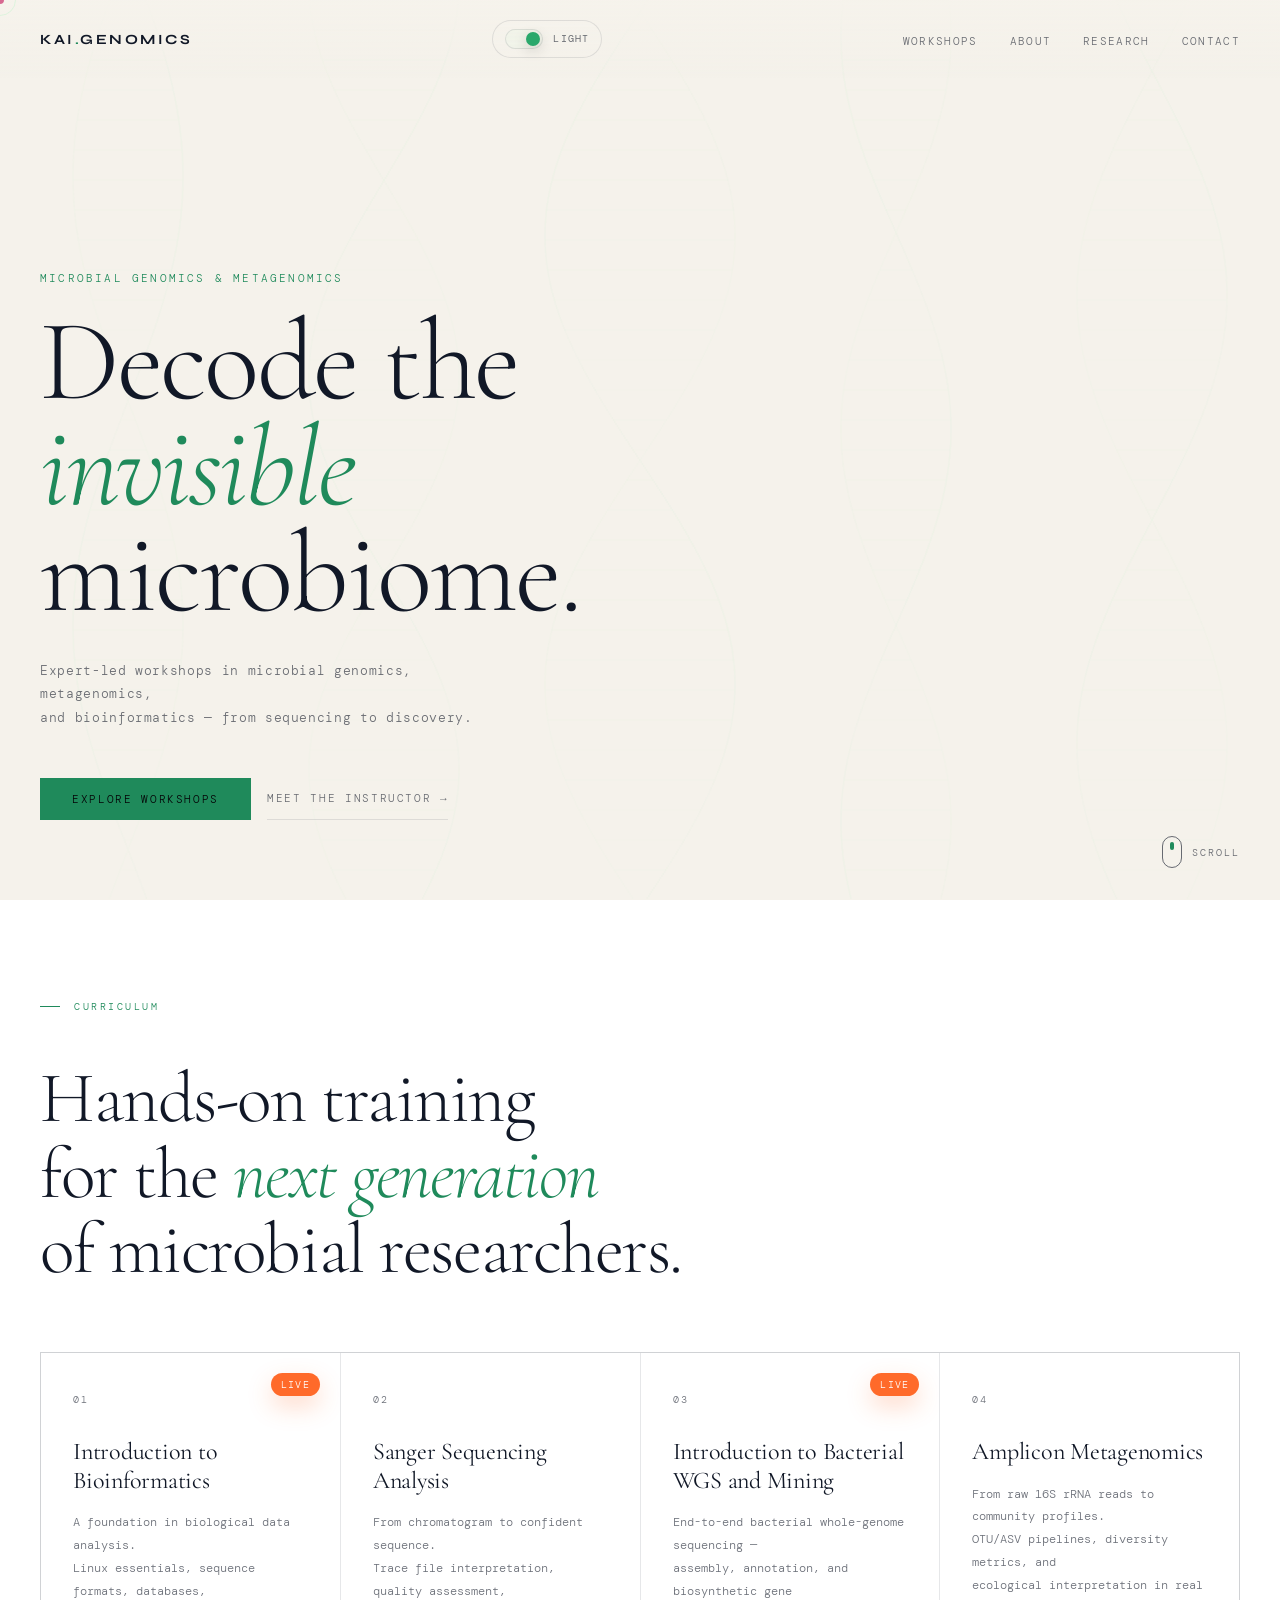
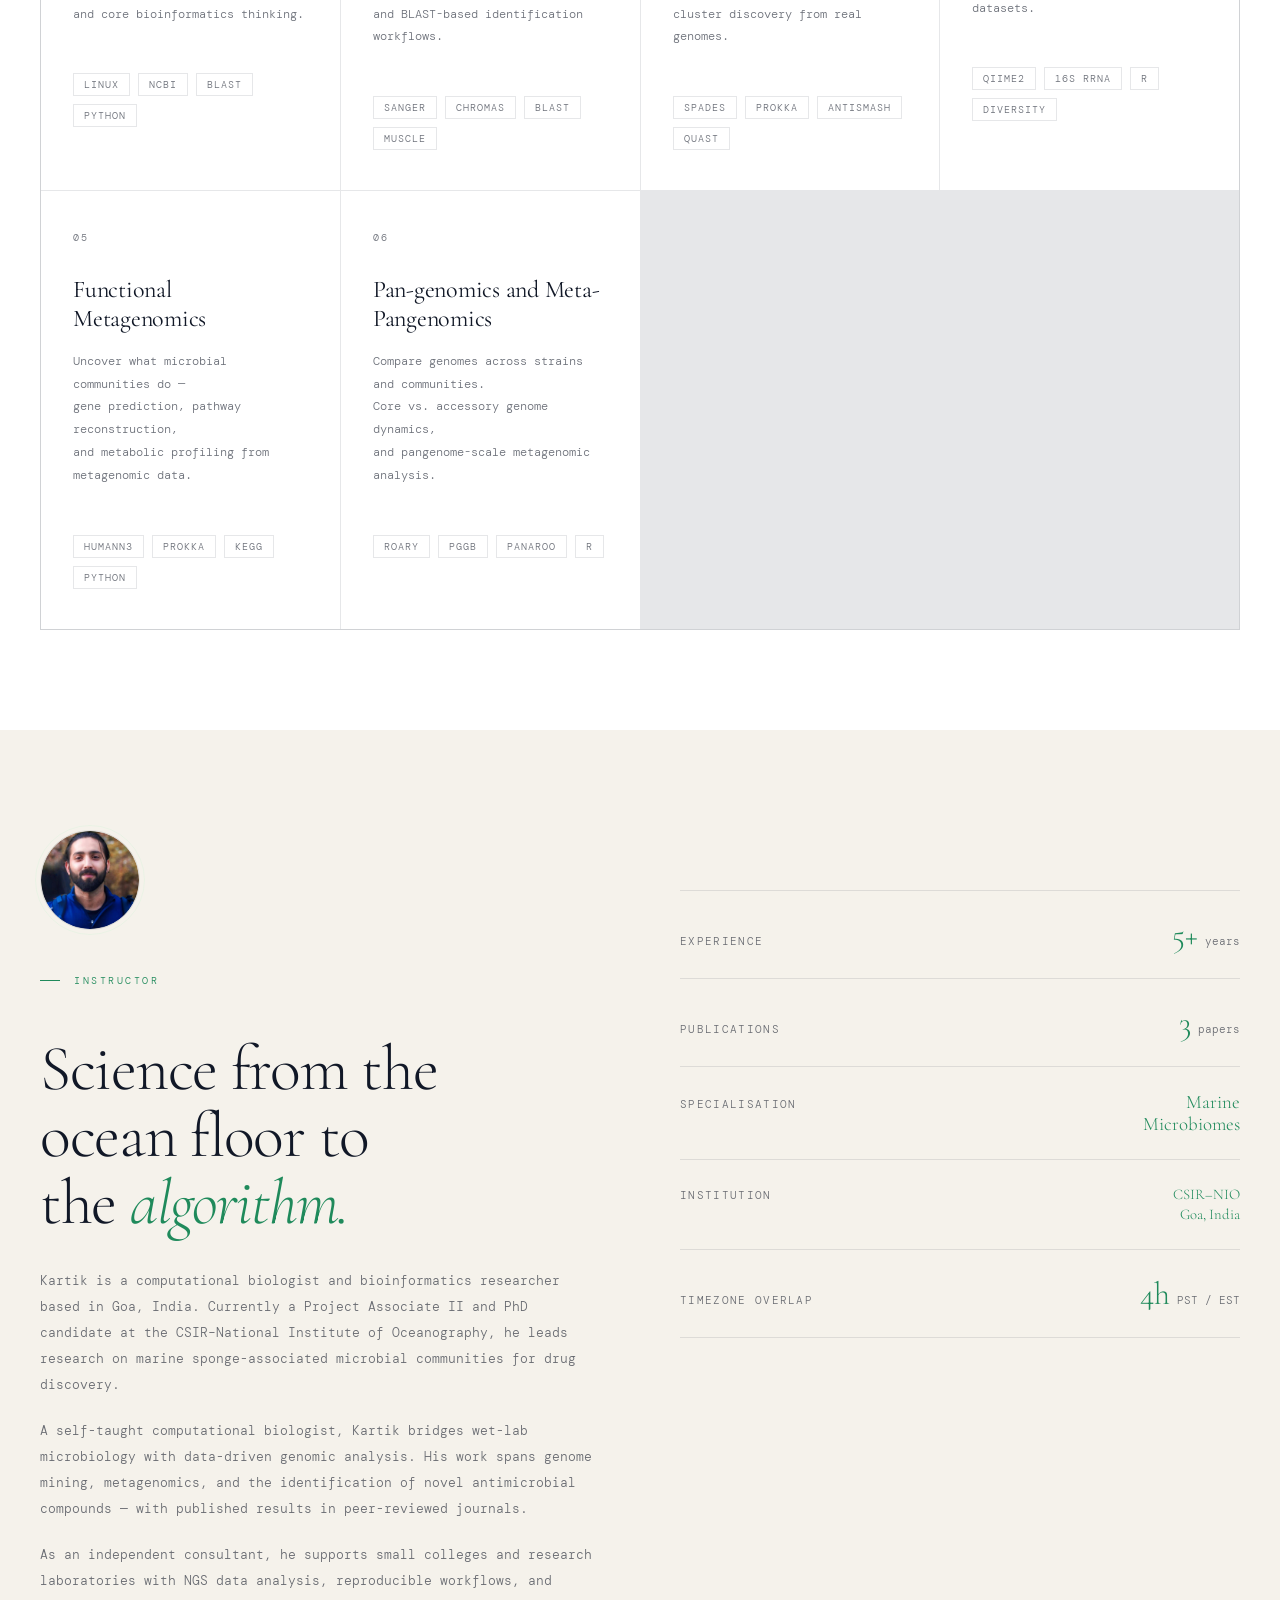
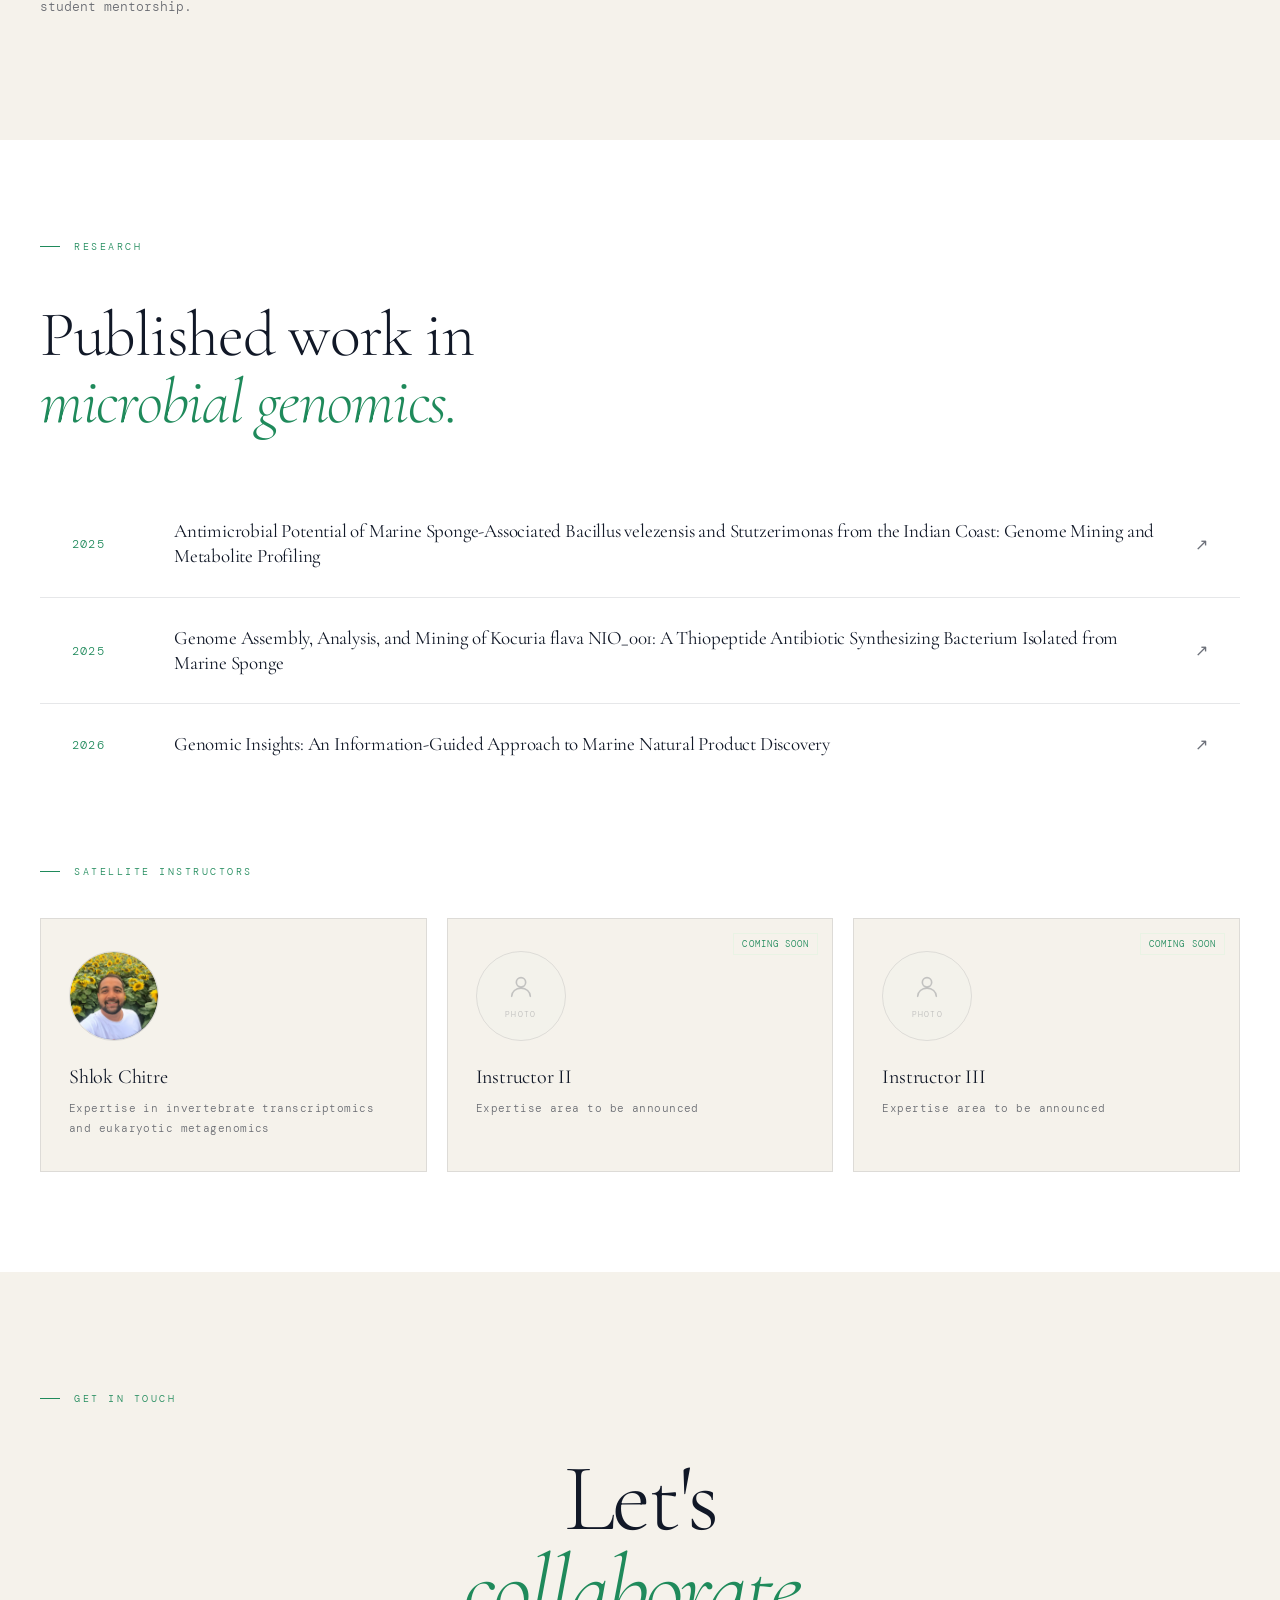
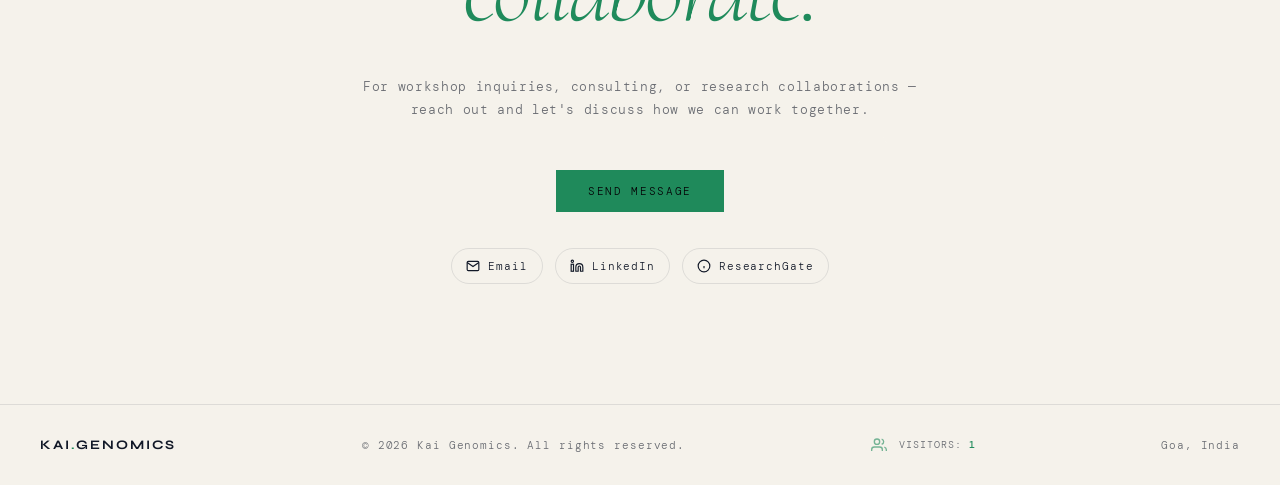
==== index.html @ 656cadfe "Update index.html" ====
<!DOCTYPE html>
<html lang="en">
<head>
 <!-- Google tag (gtag.js) -->
<script async src="https://www.googletagmanager.com/gtag/js?id=G-RSLMRHVZN1"></script>
<script>
  window.dataLayer = window.dataLayer || [];
  function gtag(){dataLayer.push(arguments);}
  gtag('js', new Date());

  gtag('config', 'G-RSLMRHVZN1');
</script>
<meta charset="UTF-8" />
<meta name="viewport" content="width=device-width, initial-scale=1.0" />
<title>Kai Genomics</title>
<link rel="preconnect" href="https://fonts.googleapis.com" />
<link rel="preconnect" href="https://fonts.gstatic.com" crossorigin />
<link href="https://fonts.googleapis.com/css2?family=Cormorant+Garamond:ital,wght@0,300;0,400;0,600;1,300;1,400&family=DM+Mono:wght@300;400;500&family=Syne:wght@300;400;600;700;800&display=swap" rel="stylesheet" />
<style>
  *, *::before, *::after { box-sizing: border-box; margin: 0; padding: 0; }
  :root {
    --bg: #050507; --surface: #0c0c10;
    --border: rgba(255,255,255,0.07);
    --text: #f0ede8; --muted: rgba(240,237,232,0.4);
    --accent: #b8f5c8; --accent2: #7de8b0;
    --hover: #111116; --nav-fade: rgba(5,5,7,.92);
    --mono: 'DM Mono', monospace;
    --display: 'Cormorant Garamond', serif;
    --sans: 'Syne', sans-serif;
  }
  html { scroll-behavior: smooth; color-scheme: dark; }
  html.theme-light {
    color-scheme: light;
    --bg: #f5f2eb; --surface: #ffffff;
    --border: rgba(15,23,42,0.10);
    --text: #111827; --muted: rgba(17,24,39,0.62);
    --accent: #1f8a5b; --accent2: #2aa86b;
    --hover: #f0ebe2; --nav-fade: rgba(245,242,235,.92);
  }
  body { background: var(--bg); color: var(--text); font-family: var(--sans); font-weight: 300; overflow-x: hidden; cursor: none; transition: background-color .35s ease, color .35s ease; }

  .cursor, .cursor-ring { display: none; }
  @media (pointer: fine) {
    .cursor { width:8px;height:8px;background:var(--accent);border-radius:50%;position:fixed;top:0;left:0;pointer-events:none;z-index:9999;transform:translate(-50%,-50%);transition:width .2s,height .2s;mix-blend-mode:difference;display:block; }
    .cursor-ring { width:32px;height:32px;border:1px solid rgba(184,245,200,.4);border-radius:50%;position:fixed;top:0;left:0;pointer-events:none;z-index:9998;transform:translate(-50%,-50%);transition:transform .35s cubic-bezier(.23,1,.32,1),width .3s,height .3s;display:block; }
    body { cursor: none; }
  }

  nav { position:fixed;top:0;left:0;right:0;z-index:200;display:flex;justify-content:space-between;align-items:center;padding:20px 40px; transition:background-color .35s ease,color .35s ease,border-color .35s ease; }
  nav::before { content:'';position:absolute;inset:0;background:linear-gradient(to bottom,var(--nav-fade) 0%,transparent 100%);pointer-events:none; }
  .nav-logo { font-family:var(--sans);font-weight:700;font-size:14px;letter-spacing:.18em;text-transform:uppercase;color:var(--text);text-decoration:none;position:relative;z-index:1;cursor:pointer; }
  .theme-toggle { position:relative;z-index:1;display:inline-flex;align-items:center;gap:10px;background:rgba(255,255,255,.02);border:1px solid var(--border);border-radius:999px;padding:8px 12px;color:var(--muted);font-family:var(--mono);font-size:10px;letter-spacing:.12em;text-transform:uppercase;cursor:pointer;transition:background-color .35s ease,color .35s ease,border-color .35s ease,transform .2s ease; }
  .theme-toggle:hover { color:var(--text);border-color:rgba(184,245,200,.25);transform:translateY(-1px); }
  .theme-toggle-track { width:38px;height:20px;border-radius:999px;background:rgba(184,245,200,.08);border:1px solid var(--border);position:relative;display:block;flex:none; }
  .theme-toggle-thumb { position:absolute;top:2px;left:2px;width:14px;height:14px;border-radius:50%;background:var(--accent);box-shadow:0 4px 14px rgba(0,0,0,.18);transition:transform .3s ease,background .3s ease; }
  html.theme-light .theme-toggle-thumb { transform:translateX(18px); background:var(--accent2); }
  .theme-toggle-label { line-height:1; }
  .nav-logo span { color:var(--accent); }
  .nav-links { display:flex;gap:32px;list-style:none;position:relative;z-index:1; }
  .nav-links a { font-family:var(--mono);font-size:11px;letter-spacing:.12em;text-transform:uppercase;color:var(--muted);text-decoration:none;transition:color .3s;cursor:pointer; }
  .nav-links a:hover { color:var(--text); }
  .nav-back { display:none;font-family:var(--mono);font-size:11px;letter-spacing:.12em;text-transform:uppercase;color:var(--muted);background:none;border:none;cursor:pointer;position:relative;z-index:1;transition:color .3s;align-items:center;gap:8px; }
  .nav-back:hover { color:var(--accent); }

  #main-page { transition:opacity .5s ease,background-color .35s ease,color .35s ease; }
  #detail-page { display:none;opacity:0;transition:opacity .5s ease,transform .5s ease,background-color .35s ease,color .35s ease;min-height:100vh; }
  body.detail-open #main-page { display:none; }
  body.detail-open #detail-page { display:block; }
  body.detail-open .nav-main-links { display:none; }
  body.detail-open .nav-back { display:flex; }

  /* HERO — canvas sized to 100%×100% of the positioned parent */
  #hero { min-height:100vh;display:flex;flex-direction:column;justify-content:flex-end;padding:0 40px 80px;position:relative;overflow:hidden; }
  .dna-canvas { position:absolute;top:0;left:0;width:100%;height:100%;z-index:0; }

  .hero-eyebrow { font-family:var(--mono);font-size:11px;letter-spacing:.2em;text-transform:uppercase;color:var(--accent);margin-bottom:24px;opacity:0;animation:fadeUp 1s .3s forwards;position:relative;z-index:1; }
  .hero-title { font-family:var(--display);font-size:clamp(44px,9vw,120px);font-weight:300;line-height:.92;letter-spacing:-.02em;max-width:900px;opacity:0;animation:fadeUp 1.1s .5s forwards;position:relative;z-index:1; }
  .hero-title em { font-style:italic;color:var(--accent); }
  .hero-sub { font-family:var(--mono);font-size:13px;color:var(--muted);letter-spacing:.05em;margin-top:32px;max-width:460px;line-height:1.8;opacity:0;animation:fadeUp 1.1s .8s forwards;position:relative;z-index:1; }
  .hero-cta { margin-top:48px;display:flex;flex-wrap:wrap;gap:16px;align-items:center;opacity:0;animation:fadeUp 1.1s 1s forwards;position:relative;z-index:1; }
  .hero-scroll-hint { position:absolute;bottom:32px;right:40px;font-family:var(--mono);font-size:10px;letter-spacing:.2em;text-transform:uppercase;color:var(--muted);display:flex;align-items:center;gap:10px;opacity:0;animation:fadeUp 1s 1.4s forwards;z-index:1; }
  .scroll-icon { width:20px;height:32px;border:1px solid var(--muted);border-radius:999px;position:relative;display:inline-flex;align-items:flex-start;justify-content:center;padding-top:5px;overflow:hidden; }
  .scroll-icon::after { content:'';width:4px;height:8px;border-radius:999px;background:var(--accent);animation:scrollMove 1.8s ease-in-out infinite; }

  .btn-primary { background:var(--accent);color:#050507;font-family:var(--mono);font-size:11px;letter-spacing:.15em;text-transform:uppercase;padding:14px 32px;border:none;cursor:pointer;text-decoration:none;transition:background .3s,transform .2s,color .35s ease;display:inline-block; }
  .btn-primary:hover { background:var(--accent2);transform:translateY(-2px); }
  .btn-ghost { font-family:var(--mono);font-size:11px;letter-spacing:.15em;text-transform:uppercase;color:var(--muted);text-decoration:none;padding:14px 0;border-bottom:1px solid var(--border);transition:color .3s,border-color .3s;display:inline-block;cursor:pointer; }
  .btn-ghost:hover { color:var(--text);border-color:rgba(255,255,255,.3); }

  section { padding:100px 40px;position:relative; }
  .section-label { font-family:var(--mono);font-size:10px;letter-spacing:.25em;text-transform:uppercase;color:var(--accent);margin-bottom:48px;display:flex;align-items:center;gap:14px; }
  .section-label::before { content:'';width:20px;height:1px;background:var(--accent); }

  #workshops { background:var(--surface); }
  .workshops-headline { font-family:var(--display);font-size:clamp(36px,6vw,72px);font-weight:300;line-height:1.05;letter-spacing:-.02em;max-width:700px;margin-bottom:64px; }
  .workshops-headline em { font-style:italic;color:var(--accent); }
  .workshops-grid { display:grid;grid-template-columns:repeat(auto-fit,minmax(280px,1fr));gap:1px;background:var(--border);border:1px solid var(--border); }
  .workshop-card { background:var(--surface);padding:40px 32px;position:relative;transition:background .4s,color .35s ease,border-color .35s ease;overflow:hidden;cursor:pointer; }
  .workshop-card::before { content:'';position:absolute;bottom:0;left:0;width:0;height:1px;background:var(--accent);transition:width .5s cubic-bezier(.23,1,.32,1); }
  .workshop-card::after { content:'Open →';font-family:var(--mono);font-size:10px;letter-spacing:.15em;text-transform:uppercase;color:var(--accent);position:absolute;bottom:40px;right:32px;opacity:0;transition:opacity .3s; }
  .workshop-badge { position:absolute;top:20px;right:20px;display:inline-flex;align-items:center;border-radius:999px;background:#ff6a2a;color:#fff;font-family:var(--mono);font-size:10px;letter-spacing:.12em;text-transform:uppercase;padding:5px 10px;box-shadow:0 10px 24px rgba(255,106,42,.25);z-index:2; }
  .workshop-card:hover { background:var(--hover); }
  .workshop-card:hover::before { width:100%; }
  .workshop-card:hover::after { opacity:1; }
  .card-number { font-family:var(--mono);font-size:10px;letter-spacing:.2em;color:var(--muted);margin-bottom:32px; }
  .card-title { font-family:var(--display);font-size:24px;font-weight:400;line-height:1.2;letter-spacing:-.01em;margin-bottom:16px; }
  .card-desc { font-family:var(--mono);font-size:12px;line-height:1.9;color:var(--muted);margin-bottom:48px; }
  .card-tags { display:flex;flex-wrap:wrap;gap:8px; }
  .tag { font-family:var(--mono);font-size:10px;letter-spacing:.1em;text-transform:uppercase;border:1px solid var(--border);padding:4px 10px;color:var(--muted);transition:border-color .3s,color .3s; }
  .workshop-card:hover .tag { border-color:rgba(184,245,200,.25);color:var(--accent); }

  #about { display:grid;grid-template-columns:1fr 1fr;gap:80px;align-items:start; }
  .instructor-photo-wrap { margin-bottom:40px;position:relative;display:inline-block; }
  .instructor-photo { width:100px;height:100px;border-radius:50%;object-fit:cover;display:block;border:1px solid var(--border);transition:border-color .35s ease; }
  .instructor-photo-wrap::after { content:'';position:absolute;inset:-5px;border-radius:50%;border:1px solid rgba(184,245,200,.18);pointer-events:none;transition:border-color .35s ease; }
  .instructor-photo-wrap:hover::after { border-color:rgba(184,245,200,.45); }
  .about-headline { font-family:var(--display);font-size:clamp(32px,5vw,64px);font-weight:300;line-height:1.05;letter-spacing:-.02em;margin-bottom:32px; }
  .about-headline em { font-style:italic;color:var(--accent); }
  .about-bio { font-family:var(--mono);font-size:13px;line-height:2;color:var(--muted);margin-bottom:20px; }
  .about-right { padding-top:60px; }
  .stat-row { border-top:1px solid var(--border);padding:24px 0;display:flex;justify-content:space-between;align-items:baseline; }
  .stat-row:last-child { border-bottom:1px solid var(--border); }
  .stat-label { font-family:var(--mono);font-size:11px;letter-spacing:.12em;text-transform:uppercase;color:var(--muted); }
  .stat-value { font-family:var(--display);font-size:32px;font-weight:300;letter-spacing:-.02em;color:var(--accent); }
  .stat-unit { font-family:var(--mono);font-size:11px;color:var(--muted);margin-left:8px; }

  #publications { background:var(--surface); }
  .pub-headline { font-family:var(--display);font-size:clamp(32px,5vw,64px);font-weight:300;letter-spacing:-.02em;line-height:1.05;margin-bottom:56px;max-width:600px; }
  .pub-headline em { font-style:italic;color:var(--accent); }
  .pub-list { display:flex;flex-direction:column;gap:1px;background:var(--border); }
  .pub-item { background:var(--surface);padding:28px 32px;display:grid;grid-template-columns:70px 1fr auto;gap:32px;align-items:center;transition:background .3s,color .35s ease,border-color .35s ease; text-decoration:none;color:inherit;cursor:pointer; }
  .pub-item:hover { background:var(--hover); }
  .pub-year { font-family:var(--mono);font-size:12px;color:var(--accent);letter-spacing:.1em; }
  .pub-title { font-family:var(--display);font-size:19px;font-weight:400;line-height:1.3;letter-spacing:-.01em; }
  .pub-arrow { font-family:var(--mono);font-size:16px;color:var(--muted);transition:color .3s,transform .3s;display:inline-block; }
  .pub-item:hover .pub-arrow { color:var(--accent);transform:translate(4px,-4px); }

  .satellite-label { font-family:var(--mono);font-size:10px;letter-spacing:.25em;text-transform:uppercase;color:var(--accent);margin:80px 0 40px;display:flex;align-items:center;gap:14px; }
  .satellite-label::before { content:'';width:20px;height:1px;background:var(--accent); }
  .satellite-grid { display:grid;grid-template-columns:repeat(auto-fit,minmax(260px,1fr));gap:20px; }
  .satellite-card { background:var(--bg);padding:32px 28px;border:1px solid var(--border);position:relative;transition:background .3s,border-color .3s,box-shadow .3s;cursor:pointer; }
  .satellite-card:hover { background:var(--hover);border-color:rgba(184,245,200,.2);box-shadow:0 8px 24px rgba(0,0,0,.12); }
  .satellite-photo-wrap { width:90px;height:90px;margin-bottom:24px;border-radius:50%;overflow:hidden;position:relative;border:1px solid var(--border); }
  .satellite-photo-placeholder { width:100%;height:100%;display:flex;flex-direction:column;align-items:center;justify-content:center;background:rgba(184,245,200,.03);gap:8px;color:var(--muted); }
  .satellite-photo-placeholder svg { opacity:.35; }
  .satellite-photo-placeholder span { font-family:var(--mono);font-size:8px;letter-spacing:.15em;text-transform:uppercase;opacity:.4; }
  .satellite-photo { width:100%;height:100%;object-fit:cover;display:block; }
  .satellite-name { font-family:var(--display);font-size:20px;font-weight:400;letter-spacing:-.01em;margin-bottom:10px; }
  .satellite-expertise { font-family:var(--mono);font-size:11px;line-height:1.8;color:var(--muted);letter-spacing:.04em; }
  .satellite-badge { position:absolute;top:14px;right:14px;font-family:var(--mono);font-size:9px;letter-spacing:.12em;text-transform:uppercase;color:var(--accent);border:1px solid rgba(184,245,200,.2);padding:4px 8px; }
  .satellite-tbd { opacity:.45;cursor:default; }
  .satellite-tbd:hover { background:var(--bg);border-color:var(--border);box-shadow:none; }

  .satellite-dropdown { max-height:0;overflow:hidden;transition:max-height .4s cubic-bezier(.23,1,.32,1),opacity .3s,margin-top .4s;opacity:0;margin-top:0; }
  .satellite-card.open .satellite-dropdown { max-height:600px;opacity:1;margin-top:24px; }
  .satellite-intro { font-family:var(--mono);font-size:11px;line-height:1.9;color:var(--muted);margin-bottom:20px;padding-top:16px;border-top:1px solid var(--border); }
  .satellite-skills { display:flex;flex-wrap:wrap;gap:6px;margin-bottom:20px; }
  .satellite-skill { font-family:var(--mono);font-size:9px;letter-spacing:.1em;text-transform:uppercase;border:1px solid var(--border);padding:4px 8px;color:var(--accent);background:rgba(184,245,200,.03); }
  .satellite-links { display:flex;flex-direction:column;gap:10px; }
  .satellite-link { display:flex;align-items:center;gap:8px;font-family:var(--mono);font-size:10px;letter-spacing:.08em;color:var(--muted);text-decoration:none;transition:color .3s; }
  .satellite-link:hover { color:var(--accent); }
  .satellite-link svg { width:14px;height:14px;flex:none; }

  #contact { text-align:center;padding:120px 40px;position:relative;overflow:hidden; }
  .contact-links { margin-top:36px;display:flex;flex-wrap:wrap;justify-content:center;gap:12px;position:relative;z-index:1; }
  .contact-link { display:inline-flex;align-items:center;gap:8px;padding:10px 14px;border:1px solid var(--border);border-radius:999px;text-decoration:none;color:var(--text);font-family:var(--mono);font-size:11px;letter-spacing:.08em;transition:background-color .3s ease,color .3s ease,border-color .3s ease,transform .2s ease;cursor:pointer; }
  .contact-link:hover { transform:translateY(-1px);border-color:rgba(184,245,200,.25);background:var(--hover); }
  .contact-link svg { width:14px;height:14px;flex:none; }
  #contact::before { content:'KAI';position:absolute;font-family:var(--display);font-size:28vw;font-weight:300;color:rgba(255,255,255,.018);top:50%;left:50%;transform:translate(-50%,-50%);pointer-events:none;letter-spacing:-.05em;white-space:nowrap; }
  .contact-headline { font-family:var(--display);font-size:clamp(42px,8vw,96px);font-weight:300;letter-spacing:-.03em;line-height:.95;margin-bottom:40px;position:relative;z-index:1; }
  .contact-headline em { font-style:italic;color:var(--accent); }
  .contact-sub { font-family:var(--mono);font-size:13px;color:var(--muted);letter-spacing:.05em;line-height:1.8;margin-bottom:48px;position:relative;z-index:1; }
  .contact-cta { display:inline-flex;flex-wrap:wrap;gap:16px;position:relative;z-index:1; }

  footer { border-top:1px solid var(--border);padding:32px 40px;display:flex;justify-content:space-between;align-items:center;flex-wrap:wrap;gap:16px; }
  .footer-logo { font-family:var(--sans);font-weight:700;font-size:13px;letter-spacing:.15em;text-transform:uppercase; }
  .footer-logo span { color:var(--accent); }
  .footer-copy,.footer-location { font-family:var(--mono);font-size:11px;color:var(--muted);letter-spacing:.08em; }

  .visitor-counter { display:flex;align-items:center;gap:12px;font-family:var(--mono);font-size:10px;letter-spacing:.1em;text-transform:uppercase;color:var(--muted); }
  .visitor-count { color:var(--accent);font-weight:500; }
  .counter-icon { width:16px;height:16px;color:var(--accent);opacity:.6; }

  #detail-page { background:var(--bg); }
  .detail-hero { min-height:50vh;display:flex;flex-direction:column;justify-content:flex-end;padding:140px 40px 64px;position:relative;overflow:hidden;border-bottom:1px solid var(--border); }
  .detail-hero-bg { position:absolute;inset:0;z-index:0;background:radial-gradient(ellipse at 70% 40%,rgba(184,245,200,.04) 0%,transparent 60%); }
  .detail-eyebrow { font-family:var(--mono);font-size:11px;letter-spacing:.2em;text-transform:uppercase;color:var(--accent);margin-bottom:20px;position:relative;z-index:1; }
  .detail-title { font-family:var(--display);font-size:clamp(40px,7vw,88px);font-weight:300;line-height:.95;letter-spacing:-.02em;max-width:800px;position:relative;z-index:1; }
  .detail-title em { font-style:italic;color:var(--accent); }
  .detail-meta { display:flex;flex-wrap:wrap;gap:48px;margin-top:40px;position:relative;z-index:1; }
  .meta-key { font-family:var(--mono);font-size:10px;letter-spacing:.2em;text-transform:uppercase;color:var(--muted);margin-bottom:8px; }
  .meta-val { font-family:var(--display);font-size:22px;font-weight:400;letter-spacing:-.01em; }

  .detail-body { display:grid;grid-template-columns:1fr 380px;gap:1px;background:var(--border); }
  .detail-content { padding:64px 40px;background:var(--bg); }
  .detail-section-title { font-family:var(--mono);font-size:10px;letter-spacing:.25em;text-transform:uppercase;color:var(--accent);margin-bottom:28px;display:flex;align-items:center;gap:14px; }
  .detail-section-title::before { content:'';width:20px;height:1px;background:var(--accent); }
  .detail-overview { font-family:var(--mono);font-size:13px;line-height:2;color:var(--muted);margin-bottom:56px; }

  .prerequisites-section { margin-bottom:56px; }
  .prereq-list { display:flex;flex-direction:column;gap:1px;background:var(--border);margin-top:20px; }
  .prereq-item { background:var(--bg);padding:20px 24px;display:flex;align-items:start;gap:16px; }
  .prereq-icon { width:18px;height:18px;flex-shrink:0;margin-top:2px;color:var(--accent); }
  .prereq-text { font-family:var(--mono);font-size:12px;line-height:1.8;color:var(--muted); }

  .module-list { display:flex;flex-direction:column;gap:1px;background:var(--border);margin-bottom:56px; }
  .module-item { background:var(--bg);padding:24px 28px;display:flex;gap:20px;align-items:flex-start;transition:background .3s; }
  .module-item:hover { background:var(--hover); }
  .module-num { font-family:var(--mono);font-size:10px;color:var(--accent);letter-spacing:.15em;padding-top:4px;min-width:24px; }
  .module-name { font-family:var(--display);font-size:18px;font-weight:400;margin-bottom:8px;letter-spacing:-.01em; }
  .module-desc { font-family:var(--mono);font-size:12px;color:var(--muted);line-height:1.8; }

  .tools-grid { display:flex;flex-wrap:wrap;gap:8px; }
  .tool-chip { font-family:var(--mono);font-size:11px;letter-spacing:.1em;text-transform:uppercase;border:1px solid var(--border);padding:7px 14px;color:var(--muted);transition:border-color .3s,color .3s; }
  .tool-chip:hover { border-color:rgba(184,245,200,.3);color:var(--accent); }

  .detail-register { background:var(--surface);padding:48px 36px;position:sticky;top:88px;align-self:start; }
  .register-label { font-family:var(--mono);font-size:10px;letter-spacing:.25em;text-transform:uppercase;color:var(--accent);margin-bottom:28px;display:flex;align-items:center;gap:12px; }
  .register-label::before { content:'';width:16px;height:1px;background:var(--accent); }
  .register-title { font-family:var(--display);font-size:32px;font-weight:300;line-height:1.1;letter-spacing:-.02em;margin-bottom:16px; }
  .register-desc { font-family:var(--mono);font-size:12px;line-height:1.9;color:var(--muted);margin-bottom:32px; }

  .form-placeholder { border:1px dashed rgba(184,245,200,.2);background:rgba(184,245,200,.02);padding:40px 28px;text-align:center;margin-bottom:20px; }
  .form-placeholder-icon { font-size:28px;margin-bottom:14px;opacity:.4; }
  .form-placeholder-text { font-family:var(--mono);font-size:11px;letter-spacing:.06em;color:var(--muted);line-height:1.9; }
  .form-placeholder-text strong { display:block;color:var(--accent);font-size:12px;letter-spacing:.1em;margin-bottom:10px; }
  .form-placeholder-text code { color:var(--accent);background:rgba(184,245,200,.08);padding:2px 6px; }
  .register-note { font-family:var(--mono);font-size:10px;color:var(--muted);line-height:1.8;letter-spacing:.04em; }

  .interest-panel { margin-bottom:20px; }
  .interest-prompt { font-family:var(--display); font-size:26px; font-weight:300; line-height:1.15; letter-spacing:-.01em; margin-bottom:8px; }
  .interest-subprompt { font-family:var(--mono); font-size:10px; letter-spacing:.14em; text-transform:uppercase; color:var(--muted); margin-bottom:28px; }
  .interest-buttons { display:flex; gap:10px; margin-bottom:0; }
  .interest-btn { flex:1; font-family:var(--mono); font-size:11px; letter-spacing:.2em; text-transform:uppercase; padding:14px 0; border:1px solid var(--border); background:none; color:var(--muted); cursor:pointer; transition:background .25s, color .25s, border-color .25s, transform .2s; position:relative; overflow:hidden; }
  .interest-btn::after { content:''; position:absolute; inset:0; background:var(--accent); opacity:0; transition:opacity .25s; }
  .interest-btn:hover { color:var(--text); border-color:var(--accent); transform:translateY(-2px); }
  .interest-btn.btn-yes:hover { border-color:var(--accent); }
  .interest-btn.btn-no:hover  { border-color:rgba(255,100,100,.5); color:rgba(255,100,100,.8); }
  .interest-result { display:none; }
  .interest-result.visible { display:block; }
  .interest-feedback { font-family:var(--mono); font-size:10px; letter-spacing:.14em; text-transform:uppercase; color:var(--accent); margin-bottom:20px; display:flex; align-items:center; gap:8px; }
  .interest-feedback::before { content:''; width:14px; height:1px; background:var(--accent); flex:none; }
  .interest-feedback.voted-no { color:var(--muted); }
  .interest-feedback.voted-no::before { background:var(--muted); }
  .interest-bar-wrap { background:var(--border); height:2px; width:100%; margin-bottom:14px; position:relative; overflow:hidden; }
  .interest-bar-fill { height:100%; background:var(--accent); transition:width .9s cubic-bezier(.23,1,.32,1); width:0; }
  .interest-bar-fill.voted-no { background:var(--muted); }
  .interest-count { font-family:var(--mono); font-size:10px; letter-spacing:.1em; text-transform:uppercase; color:var(--muted); margin-bottom:12px; display:flex; align-items:baseline; gap:6px; }
  .interest-count-num { font-family:var(--display); font-size:26px; color:var(--accent); font-weight:400; }
  .interest-count-num.voted-no { color:var(--muted); }
  .interest-goal { font-family:var(--mono); font-size:11px; line-height:1.8; color:var(--muted); letter-spacing:.04em; margin-bottom:16px; }
  .interest-goal strong { color:var(--accent); }
  .interest-reset { font-family:var(--mono); font-size:10px; letter-spacing:.1em; text-transform:uppercase; color:var(--muted); background:none; border:none; cursor:pointer; transition:color .3s; padding:0; text-decoration:underline; text-decoration-color:var(--border); }
  .interest-reset:hover { color:var(--accent); text-decoration-color:var(--accent); }

  @keyframes scrollMove { 0%{transform:translateY(0);opacity:.9} 50%{transform:translateY(10px);opacity:1} 100%{transform:translateY(0);opacity:.9} }
  body, nav, section, footer, .workshop-card, .pub-item, .detail-hero, .detail-content, .detail-register, .btn-primary, .btn-ghost, .theme-toggle, .contact-link, .tag, .tool-chip { transition-property:background-color,color,border-color,box-shadow,transform; transition-duration:.35s; transition-timing-function:ease; }
  @keyframes fadeUp { from{opacity:0;transform:translateY(30px)} to{opacity:1;transform:translateY(0)} }
  .reveal { opacity:0;transform:translateY(40px);transition:opacity .9s cubic-bezier(.23,1,.32,1),transform .9s cubic-bezier(.23,1,.32,1); }
  .reveal.visible { opacity:1;transform:translateY(0); }
  .reveal-delay-1{transition-delay:.1s}.reveal-delay-2{transition-delay:.2s}
  .reveal-delay-3{transition-delay:.3s}.reveal-delay-4{transition-delay:.4s}

  @media(max-width:900px){
    nav{padding:16px 24px}
    .nav-links{display:none}
    .theme-toggle{padding:6px 10px;gap:6px}
    .theme-toggle-label{display:none}
    #hero{padding:0 24px 60px}
    section{padding:80px 24px}
    .hero-title{font-size:clamp(36px,8vw,60px)}
    .hero-cta{flex-direction:column;align-items:stretch}
    .hero-cta .btn-primary, .hero-cta .btn-ghost{text-align:center}
    .hero-scroll-hint{right:24px;bottom:24px;font-size:9px}
    #about{grid-template-columns:1fr;gap:48px}
    .about-right{padding-top:40px}
    .workshops-grid{grid-template-columns:1fr}
    .pub-item{grid-template-columns:60px 1fr auto;gap:16px;padding:24px 20px}
    .contact-links{flex-direction:column;align-items:stretch}
    footer{flex-direction:column;text-align:center;padding:28px 24px}
    .visitor-counter{justify-content:center}
    .detail-hero{padding:100px 24px 48px}
    .detail-body{grid-template-columns:1fr}
    .detail-content{padding:40px 24px}
    .detail-register{position:static;padding:40px 24px}
    .detail-meta{gap:32px}
    .satellite-grid{grid-template-columns:1fr;gap:16px}
  }
  @media(max-width:600px){
    .workshops-headline{font-size:clamp(28px,7vw,44px)}
    .about-headline{font-size:clamp(28px,7vw,44px)}
    .pub-headline{font-size:clamp(28px,7vw,44px)}
    .contact-headline{font-size:clamp(32px,9vw,60px)}
    .detail-title{font-size:clamp(32px,8vw,56px)}
    .card-title{font-size:20px}
    .pub-item{grid-template-columns:1fr;gap:12px}
    .pub-arrow{text-align:right}
  }
</style>
<script>
(function () {
  try {
    const saved = localStorage.getItem('kai-theme');
    const prefersLight = window.matchMedia && window.matchMedia('(prefers-color-scheme: light)').matches;
    const theme = saved || (prefersLight ? 'light' : 'dark');
    document.documentElement.classList.toggle('theme-light', theme === 'light');
  } catch (e) { document.documentElement.classList.remove('theme-light'); }
})();
</script>
</head>
<body>

<div class="cursor" id="cursor"></div>
<div class="cursor-ring" id="cursorRing"></div>

<nav>
  <a href="#" class="nav-logo" id="navLogo">KAI<span>.</span>GENOMICS</a>
  <button class="theme-toggle" id="themeToggle" type="button" aria-pressed="false" aria-label="Toggle theme">
    <span class="theme-toggle-track"><span class="theme-toggle-thumb"></span></span>
    <span class="theme-toggle-label" id="themeToggleLabel">Dark</span>
  </button>
  <ul class="nav-links nav-main-links">
    <li><a href="#workshops">Workshops</a></li>
    <li><a href="#about">About</a></li>
    <li><a href="#publications">Research</a></li>
    <li><a href="#contact">Contact</a></li>
  </ul>
  <button class="nav-back" id="navBack" onclick="closeDetail()">
    <svg width="14" height="10" viewBox="0 0 14 10" fill="none"><path d="M5 1L1 5L5 9M1 5H13" stroke="currentColor" stroke-width="1.2" stroke-linecap="round"/></svg>
    All Workshops
  </button>
</nav>

<div id="main-page">

  <section id="hero">
    <canvas class="dna-canvas" id="dnaCanvas"></canvas>
    <p class="hero-eyebrow">Microbial Genomics &amp; Metagenomics</p>
    <h1 class="hero-title">Decode the<br /><em>invisible</em><br />microbiome.</h1>
    <p class="hero-sub">Expert-led workshops in microbial genomics, metagenomics,<br />and bioinformatics — from sequencing to discovery.</p>
    <div class="hero-cta">
      <a href="#workshops" class="btn-primary">Explore Workshops</a>
      <a href="#about" class="btn-ghost">Meet the Instructor →</a>
    </div>
    <div class="hero-scroll-hint"><div class="scroll-icon"></div>Scroll</div>
  </section>

  <section id="workshops">
    <div class="section-label reveal">Curriculum</div>
    <h2 class="workshops-headline reveal reveal-delay-1">Hands-on training<br />for the <em>next generation</em><br />of microbial researchers.</h2>
    <div class="workshops-grid">
      <div class="workshop-card reveal reveal-delay-1" onclick="openDetail('intro_bio')">
        <span class="workshop-badge">LIVE</span>
        <p class="card-number">01</p>
        <h3 class="card-title">Introduction to Bioinformatics</h3>
        <p class="card-desc">A foundation in biological data analysis.<br />Linux essentials, sequence formats, databases,<br />and core bioinformatics thinking.</p>
        <div class="card-tags"><span class="tag">Linux</span><span class="tag">NCBI</span><span class="tag">BLAST</span><span class="tag">Python</span></div>
      </div>
      <div class="workshop-card reveal reveal-delay-2" onclick="openDetail('sanger')">
        <p class="card-number">02</p>
        <h3 class="card-title">Sanger Sequencing Analysis</h3>
        <p class="card-desc">From chromatogram to confident sequence.<br />Trace file interpretation, quality assessment,<br />and BLAST-based identification workflows.</p>
        <div class="card-tags"><span class="tag">Sanger</span><span class="tag">Chromas</span><span class="tag">BLAST</span><span class="tag">MUSCLE</span></div>
      </div>
      <div class="workshop-card reveal reveal-delay-3" onclick="openDetail('bacterial_wgs')">
        <span class="workshop-badge">LIVE</span>
        <p class="card-number">03</p>
        <h3 class="card-title">Introduction to Bacterial WGS and Mining</h3>
        <p class="card-desc">End-to-end bacterial whole-genome sequencing —<br />assembly, annotation, and biosynthetic gene<br />cluster discovery from real genomes.</p>
        <div class="card-tags"><span class="tag">SPAdes</span><span class="tag">Prokka</span><span class="tag">antiSMASH</span><span class="tag">QUAST</span></div>
      </div>
      <div class="workshop-card reveal reveal-delay-1" onclick="openDetail('amplicon')">
        <p class="card-number">04</p>
        <h3 class="card-title">Amplicon Metagenomics</h3>
        <p class="card-desc">From raw 16S rRNA reads to community profiles.<br />OTU/ASV pipelines, diversity metrics, and<br />ecological interpretation in real datasets.</p>
        <div class="card-tags"><span class="tag">QIIME2</span><span class="tag">16S rRNA</span><span class="tag">R</span><span class="tag">Diversity</span></div>
      </div>
      <div class="workshop-card reveal reveal-delay-2" onclick="openDetail('functional_meta')">
        <p class="card-number">05</p>
        <h3 class="card-title">Functional Metagenomics</h3>
        <p class="card-desc">Uncover what microbial communities do —<br />gene prediction, pathway reconstruction,<br />and metabolic profiling from metagenomic data.</p>
        <div class="card-tags"><span class="tag">HUMAnN3</span><span class="tag">Prokka</span><span class="tag">KEGG</span><span class="tag">Python</span></div>
      </div>
      <div class="workshop-card reveal reveal-delay-3" onclick="openDetail('pangenomics')">
        <p class="card-number">06</p>
        <h3 class="card-title">Pan-genomics and Meta-Pangenomics</h3>
        <p class="card-desc">Compare genomes across strains and communities.<br />Core vs. accessory genome dynamics,<br />and pangenome-scale metagenomic analysis.</p>
        <div class="card-tags"><span class="tag">Roary</span><span class="tag">PGGB</span><span class="tag">Panaroo</span><span class="tag">R</span></div>
      </div>
    </div>
  </section>

  <section id="about">
    <div class="about-left">
      <div class="instructor-photo-wrap reveal">
        <img src="cropped_circle_image.png" alt="Kartik Juyal" class="instructor-photo" />
      </div>
      <div class="section-label reveal">Instructor</div>
      <h2 class="about-headline reveal reveal-delay-1">Science from the<br />ocean floor to<br />the <em>algorithm.</em></h2>
      <p class="about-bio reveal reveal-delay-2">Kartik is a computational biologist and bioinformatics researcher based in Goa, India. Currently a Project Associate II and PhD candidate at the CSIR–National Institute of Oceanography, he leads research on marine sponge-associated microbial communities for drug discovery.</p>
      <p class="about-bio reveal reveal-delay-3">A self-taught computational biologist, Kartik bridges wet-lab microbiology with data-driven genomic analysis. His work spans genome mining, metagenomics, and the identification of novel antimicrobial compounds — with published results in peer-reviewed journals.</p>
      <p class="about-bio reveal reveal-delay-4">As an independent consultant, he supports small colleges and research laboratories with NGS data analysis, reproducible workflows, and student mentorship.</p>
    </div>
    <div class="about-right">
      <div class="stat-row reveal"><span class="stat-label">Experience</span><div><span class="stat-value">5+</span><span class="stat-unit">years</span></div></div>
      <div class="stat-row reveal reveal-delay-1"><span class="stat-label">Publications</span><div><span class="stat-value">3</span><span class="stat-unit">papers</span></div></div>
      <div class="stat-row reveal reveal-delay-2"><span class="stat-label">Specialisation</span><div style="text-align:right"><span class="stat-value" style="font-size:18.9px;letter-spacing:0">Marine<br/>Microbiomes</span></div></div>
      <div class="stat-row reveal reveal-delay-3"><span class="stat-label">Institution</span><div style="text-align:right"><span class="stat-value" style="font-size:14.7px;letter-spacing:0;line-height:1.4">CSIR–NIO<br/>Goa, India</span></div></div>
      <div class="stat-row reveal reveal-delay-4"><span class="stat-label">Timezone overlap</span><div><span class="stat-value">4h</span><span class="stat-unit">PST / EST</span></div></div>
    </div>
  </section>

  <section id="publications">
    <div class="section-label reveal">Research</div>
    <h2 class="pub-headline reveal reveal-delay-1">Published work in<br /><em>microbial genomics.</em></h2>
    <div class="pub-list">
      <a href="https://link.springer.com/article/10.1007/s00284-025-04262-6" target="_blank" class="pub-item reveal">
        <span class="pub-year">2025</span>
        <span class="pub-title">Antimicrobial Potential of Marine Sponge-Associated Bacillus velezensis and Stutzerimonas from the Indian Coast: Genome Mining and Metabolite Profiling</span>
        <span class="pub-arrow">↗</span>
      </a>
      <a href="https://cdnsciencepub.com/doi/10.1139/gen-2024-0162" target="_blank" class="pub-item reveal reveal-delay-1">
        <span class="pub-year">2025</span>
        <span class="pub-title">Genome Assembly, Analysis, and Mining of Kocuria flava NIO_001: A Thiopeptide Antibiotic Synthesizing Bacterium Isolated from Marine Sponge</span>
        <span class="pub-arrow">↗</span>
      </a>
      <a href="https://www.sciencedirect.com/science/chapter/editedvolume/abs/pii/B9780443267710000035" target="_blank" class="pub-item reveal reveal-delay-2">
        <span class="pub-year">2026</span>
        <span class="pub-title">Genomic Insights: An Information-Guided Approach to Marine Natural Product Discovery</span>
        <span class="pub-arrow">↗</span>
      </a>
    </div>

    <div class="satellite-label reveal">Satellite Instructors</div>
    <div class="satellite-grid">
      <div class="satellite-card reveal reveal-delay-1" id="satellite-shlok" onclick="toggleSatellite('shlok')">
        <div class="satellite-photo-wrap">
          <img src="shlok.png" alt="Shlok Chitre" class="satellite-photo" />
        </div>
        <p class="satellite-name">Shlok Chitre</p>
        <p class="satellite-expertise">Expertise in invertebrate transcriptomics and eukaryotic metagenomics</p>
        <div class="satellite-dropdown">
          <p class="satellite-intro">Research scholar with five years of marine biology experience, specializing in multi-omics approaches for bioprospecting and ecological studies of marine invertebrates.</p>
          <div class="satellite-skills">
            <span class="satellite-skill">Transcriptomics</span>
            <span class="satellite-skill">Metagenomics</span>
            <span class="satellite-skill">Peptide Discovery</span>
            <span class="satellite-skill">Field Ecology</span>
            <span class="satellite-skill">Python/R</span>
            <span class="satellite-skill">Bioinformatics</span>
          </div>
          <div class="satellite-links">
            <a href="https://www.linkedin.com/in/shlok-chitre-115624155/" target="_blank" class="satellite-link">
              <svg viewBox="0 0 24 24" fill="none" stroke="currentColor" stroke-width="2"><path d="M16 8a6 6 0 0 1 6 6v7h-4v-7a2 2 0 0 0-2-2 2 2 0 0 0-2 2v7h-4v-7a6 6 0 0 1 6-6z"></path><rect x="2" y="9" width="4" height="12"></rect><circle cx="4" cy="4" r="2"></circle></svg>
              LinkedIn Profile
            </a>
            <a href="mailto:chitre.shlok@gmail.com" class="satellite-link">
              <svg viewBox="0 0 24 24" fill="none" stroke="currentColor" stroke-width="2"><path d="M4 4h16c1.1 0 2 .9 2 2v12c0 1.1-.9 2-2 2H4c-1.1 0-2-.9-2-2V6c0-1.1.9-2 2-2z"></path><polyline points="22,6 12,13 2,6"></polyline></svg>
              chitre.shlok@gmail.com
            </a>
            <a href="https://github.com/shlokchitre" target="_blank" class="satellite-link">
              <svg viewBox="0 0 24 24" fill="none" stroke="currentColor" stroke-width="2"><path d="M9 19c-5 1.5-5-2.5-7-3m14 6v-3.87a3.37 3.37 0 0 0-.94-2.61c3.14-.35 6.44-1.54 6.44-7A5.44 5.44 0 0 0 20 4.77 5.07 5.07 0 0 0 19.91 1S18.73.65 16 2.48a13.38 13.38 0 0 0-7 0C6.27.65 5.09 1 5.09 1A5.07 5.07 0 0 0 5 4.77a5.44 5.44 0 0 0-1.5 3.78c0 5.42 3.3 6.61 6.44 7A3.37 3.37 0 0 0 9 18.13V22"></path></svg>
              GitHub Profile
            </a>
          </div>
        </div>
      </div>
      <div class="satellite-card satellite-tbd reveal reveal-delay-2">
        <div class="satellite-photo-wrap">
          <div class="satellite-photo-placeholder">
            <svg width="28" height="28" viewBox="0 0 24 24" fill="none" xmlns="http://www.w3.org/2000/svg"><circle cx="12" cy="8" r="4" stroke="currentColor" stroke-width="1.4" stroke-linecap="round"/><path d="M4 20c0-4 3.582-7 8-7s8 3 8 7" stroke="currentColor" stroke-width="1.4" stroke-linecap="round"/></svg>
            <span>Photo</span>
          </div>
        </div>
        <span class="satellite-badge">Coming Soon</span>
        <p class="satellite-name">Instructor II</p>
        <p class="satellite-expertise">Expertise area to be announced</p>
      </div>
      <div class="satellite-card satellite-tbd reveal reveal-delay-3">
        <div class="satellite-photo-wrap">
          <div class="satellite-photo-placeholder">
            <svg width="28" height="28" viewBox="0 0 24 24" fill="none" xmlns="http://www.w3.org/2000/svg"><circle cx="12" cy="8" r="4" stroke="currentColor" stroke-width="1.4" stroke-linecap="round"/><path d="M4 20c0-4 3.582-7 8-7s8 3 8 7" stroke="currentColor" stroke-width="1.4" stroke-linecap="round"/></svg>
            <span>Photo</span>
          </div>
        </div>
        <span class="satellite-badge">Coming Soon</span>
        <p class="satellite-name">Instructor III</p>
        <p class="satellite-expertise">Expertise area to be announced</p>
      </div>
    </div>
  </section>

  <section id="contact">
    <div class="section-label reveal">Get in Touch</div>
    <h2 class="contact-headline reveal reveal-delay-1">Let's<br /><em>collaborate.</em></h2>
    <p class="contact-sub reveal reveal-delay-2">For workshop inquiries, consulting, or research collaborations —<br />reach out and let's discuss how we can work together.</p>
    <div class="contact-cta reveal reveal-delay-3">
      <a href="mailto:kartikj112@gmail.com" class="btn-primary">Send Message</a>
    </div>
    <div class="contact-links reveal reveal-delay-4">
      <a href="mailto:kartikj112@gmail.com" class="contact-link">
        <svg viewBox="0 0 24 24" fill="none" stroke="currentColor" stroke-width="2"><path d="M4 4h16c1.1 0 2 .9 2 2v12c0 1.1-.9 2-2 2H4c-1.1 0-2-.9-2-2V6c0-1.1.9-2 2-2z"></path><polyline points="22,6 12,13 2,6"></polyline></svg>
        Email
      </a>
      <a href="https://www.linkedin.com/in/kartik-juyal-8b8960268" target="_blank" class="contact-link">
        <svg viewBox="0 0 24 24" fill="none" stroke="currentColor" stroke-width="2"><path d="M16 8a6 6 0 0 1 6 6v7h-4v-7a2 2 0 0 0-2-2 2 2 0 0 0-2 2v7h-4v-7a6 6 0 0 1 6-6z"></path><rect x="2" y="9" width="4" height="12"></rect><circle cx="4" cy="4" r="2"></circle></svg>
        LinkedIn
      </a>
      <a href="https://www.researchgate.net/profile/Kartik-Juyal-3?ev=hdr_xprf" target="_blank" class="contact-link">
        <svg viewBox="0 0 24 24" fill="none" stroke="currentColor" stroke-width="2"><circle cx="12" cy="12" r="10"></circle><path d="M12 16v-4M12 8h.01"></path></svg>
        ResearchGate
      </a>
    </div>
  </section>

  <footer>
    <div class="footer-logo">KAI<span>.</span>GENOMICS</div>
    <div class="footer-copy">&copy; 2026 Kai Genomics. All rights reserved.</div>
    <div class="visitor-counter">
      <svg class="counter-icon" viewBox="0 0 24 24" fill="none" stroke="currentColor" stroke-width="2">
        <path d="M17 21v-2a4 4 0 0 0-4-4H5a4 4 0 0 0-4 4v2"></path>
        <circle cx="9" cy="7" r="4"></circle>
        <path d="M23 21v-2a4 4 0 0 0-3-3.87"></path>
        <path d="M16 3.13a4 4 0 0 1 0 7.75"></path>
      </svg>
      <span>Visitors: <span class="visitor-count" id="visitorCount">Loading...</span></span>
    </div>
    <div class="footer-location">Goa, India</div>
  </footer>

</div>

<div id="detail-page">
  <div class="detail-hero">
    <div class="detail-hero-bg"></div>
    <p class="detail-eyebrow" id="d-eyebrow"></p>
    <h1 class="detail-title" id="d-title"></h1>
    <div class="detail-meta" id="d-meta"></div>
  </div>
  <div class="detail-body">
    <div class="detail-content">
      <div class="detail-section-title">Overview</div>
      <p class="detail-overview" id="d-overview"></p>
      <div class="prerequisites-section" id="prereq-section">
        <div class="detail-section-title">Prerequisites</div>
        <div class="prereq-list" id="d-prerequisites"></div>
      </div>
      <div class="detail-section-title">What You'll Learn</div>
      <div class="module-list" id="d-modules"></div>
      <div class="detail-section-title">Tools & Technologies</div>
      <div class="tools-grid" id="d-tools"></div>
    </div>
    <div class="detail-register">
      <div class="register-label">Register</div>
      <h3 class="register-title">Express Interest</h3>
      <p class="register-desc" id="d-register-desc"></p>
      <div class="interest-panel" id="panel-interest" style="display:none;">
        <div id="interest-question">
          <div class="interest-prompt">Interested in this workshop?</div>
          <div class="interest-subprompt">Your vote helps us schedule</div>
          <div class="interest-buttons">
            <button class="interest-btn btn-yes" onclick="castVote('yes')">Yes, I'm In</button>
            <button class="interest-btn btn-no" onclick="castVote('no')">Not Right Now</button>
          </div>
        </div>
        <div class="interest-result" id="interest-result">
          <div class="interest-feedback" id="interest-feedback-msg"></div>
          <div class="interest-bar-wrap"><div class="interest-bar-fill" id="interest-bar"></div></div>
          <div class="interest-count">
            <span class="interest-count-num" id="interest-count-num">0</span>
            <span>/ 10 votes</span>
          </div>
          <div class="interest-goal" id="interest-goal-msg"></div>
          <button class="interest-reset" onclick="resetVote()">Change my vote</button>
        </div>
      </div>
      <div class="form-placeholder" id="form-placeholder">
        <div class="form-placeholder-icon">📝</div>
        <div class="form-placeholder-text">
          <strong>Registration Form</strong>
          Full workshop registration will open once sufficient interest is confirmed.
        </div>
      </div>
      <div id="form-google" style="display:none;">
        <iframe src="https://docs.google.com/forms/d/e/1FAIpQLScJbt1O9hQzKwYAUIhMcWYZK0bhxsNG4w20OggnDPdTQWisgg/viewform?embedded=true" width="100%" height="680" frameborder="0" marginheight="0" marginwidth="0" style="border:none;display:block;">Loading…</iframe>
      </div>
      <p class="register-note">All workshops include course materials, datasets, and post-workshop support. Payment details provided upon registration.</p>
    </div>
  </div>
</div>

<script>
const THEME_KEY = 'kai-theme';
const VISITOR_KEY = 'kai-visitor-count';

function applyTheme(theme) {
  const isLight = theme === 'light';
  document.documentElement.classList.toggle('theme-light', isLight);
  const toggle = document.getElementById('themeToggle');
  const label = document.getElementById('themeToggleLabel');
  if (toggle) toggle.setAttribute('aria-pressed', String(isLight));
  if (label) label.textContent = isLight ? 'Light' : 'Dark';
}

function initThemeToggle() {
  const toggle = document.getElementById('themeToggle');
  if (!toggle) return;
  let saved = null;
  try { saved = localStorage.getItem(THEME_KEY); } catch (e) {}
  const initial = saved || (document.documentElement.classList.contains('theme-light') ? 'light' : 'dark');
  applyTheme(initial);
  toggle.addEventListener('click', () => {
    const next = document.documentElement.classList.contains('theme-light') ? 'dark' : 'light';
    applyTheme(next);
    try { localStorage.setItem(THEME_KEY, next); } catch (e) {}
  });
}

function initVisitorCounter() {
  let count = 0;
  try {
    const saved = localStorage.getItem(VISITOR_KEY);
    const visited = localStorage.getItem('kai-visited');
    if (saved) count = parseInt(saved, 10) || 0;
    if (!visited) {
      count++;
      localStorage.setItem('kai-visited', 'true');
      localStorage.setItem(VISITOR_KEY, count.toString());
    }
  } catch (e) { count = Math.floor(Math.random() * 1000) + 500; }
  const counterEl = document.getElementById('visitorCount');
  if (counterEl) animateCounter(counterEl, count);
}

function animateCounter(element, target) {
  let current = 0;
  const increment = Math.ceil(target / 50);
  const timer = setInterval(() => {
    current += increment;
    if (current >= target) { current = target; clearInterval(timer); }
    element.textContent = current.toLocaleString();
  }, 20);
}

function toggleSatellite(id) {
  const card = document.getElementById('satellite-' + id);
  if (!card || card.classList.contains('satellite-tbd')) return;
  const wasOpen = card.classList.contains('open');
  document.querySelectorAll('.satellite-card').forEach(c => c.classList.remove('open'));
  if (!wasOpen) card.classList.add('open');
}

const workshops = {
  intro_bio: {
    number:"01", title:"Introduction to\n<em>Bioinformatics</em>",
    duration:"2 Days", level:"Beginner", format:"Remote / In-person",
    overview:"A gentle but thorough entry point into the world of bioinformatics. This workshop equips complete beginners with the conceptual foundations and practical skills needed to navigate biological databases, work in the Linux command line, and run fundamental sequence analysis tasks — no prior coding experience required.",
    prerequisites:["Basic understanding of molecular biology and genetics","Familiarity with DNA, RNA, and protein concepts","Access to a computer (Windows, Mac, or Linux)","No prior programming experience required"],
    modules:[
      {name:"What is Bioinformatics?",desc:"The role of computation in modern biology. Overview of sequencing technologies, data types, and the bioinformatics workflow from raw data to discovery."},
      {name:"Linux & Command Line Basics",desc:"Navigating the file system, writing and running shell commands, managing files, and setting up conda environments for reproducible analysis."},
      {name:"Biological Databases & File Formats",desc:"Exploring NCBI, UniProt, and Ensembl. Understanding FASTA, FASTQ, GFF, and GenBank file formats and how to retrieve and parse them."},
      {name:"Sequence Similarity & BLAST",desc:"Principles of pairwise alignment, BLAST algorithms, interpreting E-values and bit scores, and running local BLAST searches."},
      {name:"Introduction to Python for Biology",desc:"Writing simple Python scripts to parse sequences, automate repetitive tasks, and interact with Biopython for sequence manipulation."},
    ],
    tools:["Linux","Bash","NCBI","BLAST","Biopython","Python","conda","FastQC"],
    registerDesc:"No prior bioinformatics or programming experience required. All tools are free and open-source. Suitable for undergraduates, postgraduates, and wet-lab researchers."
  },
  sanger: {
    number:"02", title:"Sanger Sequencing\n<em>Analysis</em>",
    duration:"1 Day", level:"Beginner", format:"Remote / In-person",
    overview:"Despite the rise of next-generation sequencing, Sanger sequencing remains the gold standard for targeted sequence verification, colony screening, and 16S-based microbial identification. This focused workshop takes you from raw chromatogram files to confident, publication-ready sequence interpretations using free desktop and web tools.",
    prerequisites:["Basic molecular biology knowledge","Understanding of DNA sequencing concepts","Completion of 'Introduction to Bioinformatics' workshop OR equivalent basic bioinformatics knowledge","Access to Windows or Mac computer"],
    modules:[
      {name:"Principles of Sanger Sequencing",desc:"Chain-termination chemistry, capillary electrophoresis, and how raw fluorescent signal becomes a chromatogram trace."},
      {name:"Trace File Inspection & Quality",desc:"Opening and interpreting .ab1 files in Chromas and FinchTV. Identifying low-quality regions, mixed bases, and sequencing artefacts."},
      {name:"Sequence Trimming & Editing",desc:"Manual and automated trimming of primer and low-quality ends. Using BioEdit for sequence alignment and editing."},
      {name:"BLAST-Based Identification",desc:"Submitting sequences to NCBI BLAST, interpreting identity and coverage metrics, and selecting correct reference sequences."},
      {name:"Multiple Sequence Alignment & Trees",desc:"Aligning multiple Sanger sequences with MUSCLE/Clustal. Building simple neighbour-joining trees for 16S-based microbial identification."},
    ],
    tools:["Chromas","FinchTV","BioEdit","NCBI BLAST","MUSCLE","Clustal","MEGA","Linux"],
    registerDesc:"Ideal for microbiology students and lab researchers who receive Sanger data and want to confidently interpret and report their results."
  },
  bacterial_wgs: {
    number:"03", title:"Introduction to Bacterial\n<em>WGS and Mining</em>",
    duration:"3 Days", level:"Beginner–Intermediate", format:"Remote / In-person",
    overview:"This hands-on workshop walks you through the complete journey of bacterial whole-genome sequencing — from quality-controlled raw reads to an annotated, mined genome ready for publication. Using real bacterial genomes from published CSIR-NIO research, you will assemble, annotate, and screen for biosynthetic gene clusters and secondary metabolite potential.",
    prerequisites:["Completion of 'Introduction to Bioinformatics' workshop OR equivalent experience","Comfortable working with Linux command line","Basic understanding of conda/package management","Knowledge of DNA sequencing and genome concepts","Access to computer with at least 8GB RAM"],
    modules:[
      {name:"NGS Read QC & Preprocessing",desc:"Assessing Illumina read quality with FastQC and MultiQC. Adapter trimming and quality filtering with Trimmomatic and fastp."},
      {name:"De Novo Genome Assembly",desc:"Assembly with SPAdes. Understanding assembly graphs, evaluating N50 and completeness metrics using QUAST and CheckM."},
      {name:"Genome Annotation",desc:"Structural and functional annotation using Prokka. Interpreting GFF and GenBank output files for downstream analysis."},
      {name:"Biosynthetic Gene Cluster Mining",desc:"Running antiSMASH to detect BGCs. Interpreting cluster predictions, NRPS/PKS domain architecture, and known compound homologs."},
      {name:"Case Study: Kocuria flava NIO_001",desc:"Walkthrough of published genome mining from a marine sponge-associated bacterium leading to thiopeptide antibiotic identification."},
    ],
    tools:["FastQC","Trimmomatic","SPAdes","QUAST","CheckM","Prokka","antiSMASH","Linux","Bash","Biopython"],
    registerDesc:"Uses real bacterial genomes from published CSIR-NIO research. Draws directly on the instructor's own peer-reviewed work — hands-on from day one."
  },
  amplicon: {
    number:"04", title:"Amplicon\n<em>Metagenomics</em>",
    duration:"3 Days", level:"Beginner–Intermediate", format:"Remote / In-person",
    overview:"This workshop takes you from raw 16S rRNA amplicon sequencing reads to fully interpreted microbial community profiles. You will work hands-on with real environmental datasets — covering quality filtering, denoising, taxonomic classification, diversity analysis, and ecological visualisation using industry-standard tools.",
    prerequisites:["Completion of 'Introduction to Bioinformatics' workshop","Proficiency with Linux command line and conda","Basic R programming knowledge recommended","Understanding of microbial ecology concepts","Familiarity with 16S rRNA gene structure"],
    modules:[
      {name:"Introduction to Amplicon Sequencing",desc:"Principles of 16S rRNA gene targeting, primer design, Illumina paired-end sequencing, and experimental considerations."},
      {name:"Quality Control & Denoising",desc:"FASTQ quality inspection, adapter trimming, and ASV/OTU generation using DADA2 and QIIME2 workflows."},
      {name:"Taxonomic Classification",desc:"Assigning taxonomy to ASVs using SILVA and Greengenes2 reference databases. Filtering and validating results."},
      {name:"Alpha & Beta Diversity",desc:"Calculating Shannon, Simpson, Faith's PD, Bray-Curtis dissimilarity. Statistical testing with PERMANOVA."},
      {name:"Visualisation & Interpretation",desc:"Generating publication-quality bar charts, ordination plots, and heatmaps in R using ggplot2 and phyloseq."},
    ],
    tools:["QIIME2","DADA2","phyloseq","ggplot2","R","SILVA","Linux","Bash","FastQC"],
    registerDesc:"Fill out the form to secure your spot. Includes course materials, real datasets, and post-workshop Q&A access."
  },
  functional_meta: {
    number:"05", title:"Functional\n<em>Metagenomics</em>",
    duration:"4 Days", level:"Intermediate", format:"Remote",
    overview:"Go beyond who is there and discover what microbial communities are doing. This workshop focuses on the functional dimension of metagenomics — from gene prediction and annotation through to metabolic pathway reconstruction and community-level functional profiling — using whole-metagenome shotgun sequencing data from complex environmental samples.",
    prerequisites:["Completion of 'Amplicon Metagenomics' workshop OR equivalent experience","Strong Linux command line skills","Experience with genome assembly and annotation","Proficiency in either Python or R","Access to computer with 16GB+ RAM (32GB recommended)","Understanding of metabolic pathways and gene ontologies"],
    modules:[
      {name:"Shotgun Library Concepts & QC",desc:"Whole-metagenome shotgun sequencing principles, host depletion strategies, read quality control, and preprocessing pipelines."},
      {name:"Taxonomic & Functional Profiling",desc:"Community composition with Kraken2 and MetaPhlAn. Functional gene abundance profiling using HUMAnN3 and UniRef databases."},
      {name:"Assembly & Gene Prediction",desc:"Co-assembly with MEGAHIT. Open reading frame prediction, gene catalogue construction, and functional annotation with Prokka."},
      {name:"Metabolic Pathway Reconstruction",desc:"Mapping annotated genes to KEGG, COG, and MetaCyc databases. Identifying enriched pathways and community metabolic potential."},
      {name:"Comparative Functional Analysis",desc:"Statistical comparison of functional profiles across samples. Visualising functional differences with R and Python."},
    ],
    tools:["MEGAHIT","Kraken2","MetaPhlAn","HUMAnN3","Prokka","KEGG","Python","R","Linux","Bash"],
    registerDesc:"Ideal for researchers working with environmental or clinical metagenomic data who want to move from taxonomic to functional insights."
  },
  pangenomics: {
    number:"06", title:"Pan-genomics &\n<em>Meta-Pangenomics</em>",
    duration:"3 Days", level:"Intermediate–Advanced", format:"Remote / In-person",
    overview:"Unlock the full genetic repertoire of bacterial species and microbial communities. This workshop moves beyond single-genome analysis to explore the collective gene pool of multiple strains (pangenomics) and extends these principles to metagenomic datasets (meta-pangenomics) — revealing the evolutionary flexibility, accessory functions, and ecological adaptations encoded across populations.",
    prerequisites:["Completion of 'Bacterial WGS and Mining' workshop","Experience with genome assembly and annotation","Strong command of Linux and Bash scripting","Proficiency in Python and R","Familiarity with phylogenetic concepts","Understanding of population genetics principles"],
    modules:[
      {name:"Pangenomics Fundamentals",desc:"Core, accessory, and unique genome fractions. The Heap's law model of open vs. closed pangenomes. Ecological and evolutionary implications."},
      {name:"Pangenome Construction",desc:"Building pangenomes from multiple assembled genomes using Roary, Panaroo, and PGGB. Handling fragmented assemblies and contamination."},
      {name:"Core & Accessory Genome Analysis",desc:"Identifying conserved housekeeping genes vs. niche-adaptive accessory genes. Functional annotation of the accessory genome with eggNOG-mapper."},
      {name:"Phylogenomics from Pangenomes",desc:"Building phylogenetic trees from core gene alignments. ANI-based species delineation and population structure analysis with IQ-TREE and FastANI."},
      {name:"Introduction to Meta-Pangenomics",desc:"Mapping metagenomic reads to pangenome graphs. Strain-level resolution in complex communities using PanPhlAn and MIDAS. Case study from marine microbiome data."},
    ],
    tools:["Roary","Panaroo","PGGB","eggNOG-mapper","IQ-TREE","FastANI","PanPhlAn","MIDAS","Python","R","Linux"],
    registerDesc:"Builds on genome assembly and metagenomics skills. Ideal for researchers studying microbial population genomics, evolution, or complex environmental communities."
  }
};

function openDetail(id) {
  const w = workshops[id];
  if (!w) return;
  document.getElementById('d-eyebrow').textContent = `Workshop ${w.number}  ·  ${w.duration}  ·  ${w.level}`;
  document.getElementById('d-title').innerHTML = w.title.replace('\n', '<br/>');
  document.getElementById('d-meta').innerHTML = `
    <div><div class="meta-key">Duration</div><div class="meta-val">${w.duration}</div></div>
    <div><div class="meta-key">Level</div><div class="meta-val">${w.level}</div></div>
    <div><div class="meta-key">Format</div><div class="meta-val">${w.format}</div></div>`;
  document.getElementById('d-overview').textContent = w.overview;
  document.getElementById('d-prerequisites').innerHTML = w.prerequisites.map(p =>
    `<div class="prereq-item"><svg class="prereq-icon" viewBox="0 0 24 24" fill="none" stroke="currentColor" stroke-width="2"><polyline points="20 6 9 17 4 12"></polyline></svg><div class="prereq-text">${p}</div></div>`
  ).join('');
  document.getElementById('d-modules').innerHTML = w.modules.map((m,i) =>
    `<div class="module-item"><span class="module-num">0${i+1}</span><div><div class="module-name">${m.name}</div><div class="module-desc">${m.desc}</div></div></div>`
  ).join('');
  document.getElementById('d-tools').innerHTML = w.tools.map(t => `<span class="tool-chip">${t}</span>`).join('');
  document.getElementById('d-register-desc').textContent = w.registerDesc;
  document.getElementById('panel-interest').style.display = 'block';
  renderInterestPanel(id);
  const formGoogle = document.getElementById('form-google');
  const formPlaceholder = document.getElementById('form-placeholder');
  if (id === 'bacterial_wgs') { formPlaceholder.style.display = 'none'; formGoogle.style.display = 'block'; }
  else { formPlaceholder.style.display = 'block'; formGoogle.style.display = 'none'; }
  document.body.classList.add('detail-open');
  window.scrollTo({ top: 0, behavior: 'instant' });
  const dp = document.getElementById('detail-page');
  dp.style.opacity = '0'; dp.style.transform = 'translateY(28px)'; dp.style.display = 'block';
  requestAnimationFrame(() => requestAnimationFrame(() => {
    dp.style.transition = 'opacity .5s ease, transform .5s ease';
    dp.style.opacity = '1'; dp.style.transform = 'translateY(0)';
  }));
  document.title = `Workshop ${w.number} — Kai Genomics`;
}

function closeDetail() {
  document.body.classList.remove('detail-open');
  document.getElementById('detail-page').style.display = 'none';
  window.scrollTo({ top: 0, behavior: 'instant' });
  document.title = 'Kai Genomics';
}

const VOTE_KEY  = id => `kai_vote_${id}`;
const COUNT_KEY = id => `kai_yes_${id}`;
const GOAL = 10;
let _currentVoteId = null;

function renderInterestPanel(workshopId) {
  _currentVoteId = workshopId;
  const question = document.getElementById('interest-question');
  const result   = document.getElementById('interest-result');
  let existingVote = null, yesCount = 0;
  try { existingVote = localStorage.getItem(VOTE_KEY(workshopId)); yesCount = parseInt(localStorage.getItem(COUNT_KEY(workshopId)) || '0', 10); } catch(e) {}
  if (existingVote) { question.style.display = 'none'; showResult(existingVote, yesCount, false); }
  else { question.style.display = 'block'; result.classList.remove('visible'); }
}

function castVote(vote) {
  const id = _currentVoteId; if (!id) return;
  let yesCount = 0;
  try { yesCount = parseInt(localStorage.getItem(COUNT_KEY(id)) || '0', 10); if (vote === 'yes') yesCount = Math.min(yesCount + 1, GOAL); localStorage.setItem(COUNT_KEY(id), String(yesCount)); localStorage.setItem(VOTE_KEY(id), vote); } catch(e) {}
  document.getElementById('interest-question').style.display = 'none';
  showResult(vote, yesCount, true);
}

function resetVote() {
  const id = _currentVoteId; if (!id) return;
  try { localStorage.removeItem(VOTE_KEY(id)); } catch(e) {}
  document.getElementById('interest-result').classList.remove('visible');
  setTimeout(() => { document.getElementById('interest-question').style.display = 'block'; }, 200);
}

function showResult(vote, yesCount, animate) {
  const result = document.getElementById('interest-result');
  const bar = document.getElementById('interest-bar');
  const feedMsg = document.getElementById('interest-feedback-msg');
  const countEl = document.getElementById('interest-count-num');
  const goalMsg = document.getElementById('interest-goal-msg');
  const isYes = vote === 'yes';
  const pct = Math.min((yesCount / GOAL) * 100, 100);
  const remaining = Math.max(GOAL - yesCount, 0);
  feedMsg.textContent = isYes ? 'Thanks — your interest is noted.' : 'Got it. Maybe another time.';
  feedMsg.className = 'interest-feedback' + (isYes ? '' : ' voted-no');
  countEl.textContent = yesCount;
  countEl.className = 'interest-count-num' + (isYes ? '' : ' voted-no');
  bar.className = 'interest-bar-fill' + (isYes ? '' : ' voted-no');
  goalMsg.innerHTML = yesCount >= GOAL ? '<strong>We hit 10!</strong> This workshop is being scheduled. Watch this space.' : `<strong>${remaining} more yes</strong> vote${remaining === 1 ? '' : 's'} needed before I schedule this workshop.`;
  result.classList.add('visible');
  bar.style.width = '0%';
  if (animate) requestAnimationFrame(() => requestAnimationFrame(() => { bar.style.width = pct + '%'; }));
  else setTimeout(() => { bar.style.width = pct + '%'; }, 120);
}

document.getElementById('navLogo').addEventListener('click', e => {
  if (document.body.classList.contains('detail-open')) { e.preventDefault(); closeDetail(); }
});

/* ════ CURSOR ════ */
if (window.matchMedia('(pointer: fine)').matches) {
  const cursor = document.getElementById('cursor');
  const ring   = document.getElementById('cursorRing');
  let mx=0,my=0,rx=0,ry=0;
  document.addEventListener('mousemove', e => { mx=e.clientX; my=e.clientY; cursor.style.left=mx+'px'; cursor.style.top=my+'px'; });
  (function loop(){ rx+=(mx-rx)*.12; ry+=(my-ry)*.12; ring.style.left=rx+'px'; ring.style.top=ry+'px'; requestAnimationFrame(loop); })();
  document.querySelectorAll('a,button,.workshop-card,.pub-item,.tool-chip,.satellite-card:not(.satellite-tbd)').forEach(el=>{
    el.addEventListener('mouseenter',()=>{ cursor.style.width='14px'; cursor.style.height='14px'; ring.style.width='50px'; ring.style.height='50px'; });
    el.addEventListener('mouseleave',()=>{ cursor.style.width='8px'; cursor.style.height='8px'; ring.style.width='32px'; ring.style.height='32px'; });
  });
}

/* ════ DNA CANVAS — FIXED ════
   Two root causes fixed:
   1. Canvas had no CSS width/height so offsetWidth/offsetHeight returned ~0.
      Fix: CSS sets width:100%;height:100% so the element fills the hero.
   2. Resize now reads the hero element's true dimensions after layout.
   3. Strands spread evenly across the full width (was clustered in 15–85%).
*/
const canvas = document.getElementById('dnaCanvas');
const ctx    = canvas.getContext('2d');
let W = 0, H = 0, t = 0;

function resizeCanvas() {
  const hero = document.getElementById('hero');
  W = canvas.width  = hero.offsetWidth;
  H = canvas.height = hero.offsetHeight;
}

// Run after first paint so the hero has its proper height
window.addEventListener('load',   resizeCanvas);
window.addEventListener('resize', resizeCanvas);
// Also run immediately via rAF as a fallback
requestAnimationFrame(resizeCanvas);

(function drawDNA() {
  ctx.clearRect(0, 0, W, H);

  const strandCount = 5;                          // spread across full width
  for (let s = 0; s < strandCount; s++) {
    const xB   = W * ((s + 0.5) / strandCount);  // evenly spaced 10%, 30%, 50%, 70%, 90%
    const amp  = 55 + (s % 3) * 20;              // amplitude varies 55 – 95 px
    const freq = 0.007 + (s % 2) * 0.001;
    const spd  = 0.35 + s * 0.11;
    const ph   = (s * Math.PI * 2) / strandCount;

    for (let y = 0; y < H; y += 2) {
      const x1 = xB + Math.sin(y * freq + t * spd + ph) * amp;
      const x2 = xB + Math.sin(y * freq + t * spd + ph + Math.PI) * amp;
      const al  = 0.055 + 0.03 * Math.abs(Math.sin(y * freq + t * spd));

      ctx.beginPath(); ctx.arc(x1, y, 1, 0, Math.PI * 2);
      ctx.fillStyle = `rgba(184,245,200,${al})`; ctx.fill();

      ctx.beginPath(); ctx.arc(x2, y, 1, 0, Math.PI * 2);
      ctx.fillStyle = `rgba(184,245,200,${al * 0.6})`; ctx.fill();

      if (y % 30 < 2) {
        ctx.beginPath(); ctx.moveTo(x1, y); ctx.lineTo(x2, y);
        ctx.strokeStyle = `rgba(184,245,200,${al * 1.5})`;
        ctx.lineWidth = 0.5; ctx.stroke();
      }
    }
  }

  t += 0.02;
  requestAnimationFrame(drawDNA);
})();

/* ════ SCROLL REVEALS ════ */
const obs = new IntersectionObserver(entries => {
  entries.forEach(e => { if (e.isIntersecting) { e.target.classList.add('visible'); obs.unobserve(e.target); } });
}, { threshold: .1, rootMargin: '0px 0px -40px 0px' });

initThemeToggle();
initVisitorCounter();
document.querySelectorAll('.reveal').forEach(el => obs.observe(el));
</script>
</body>
</html>
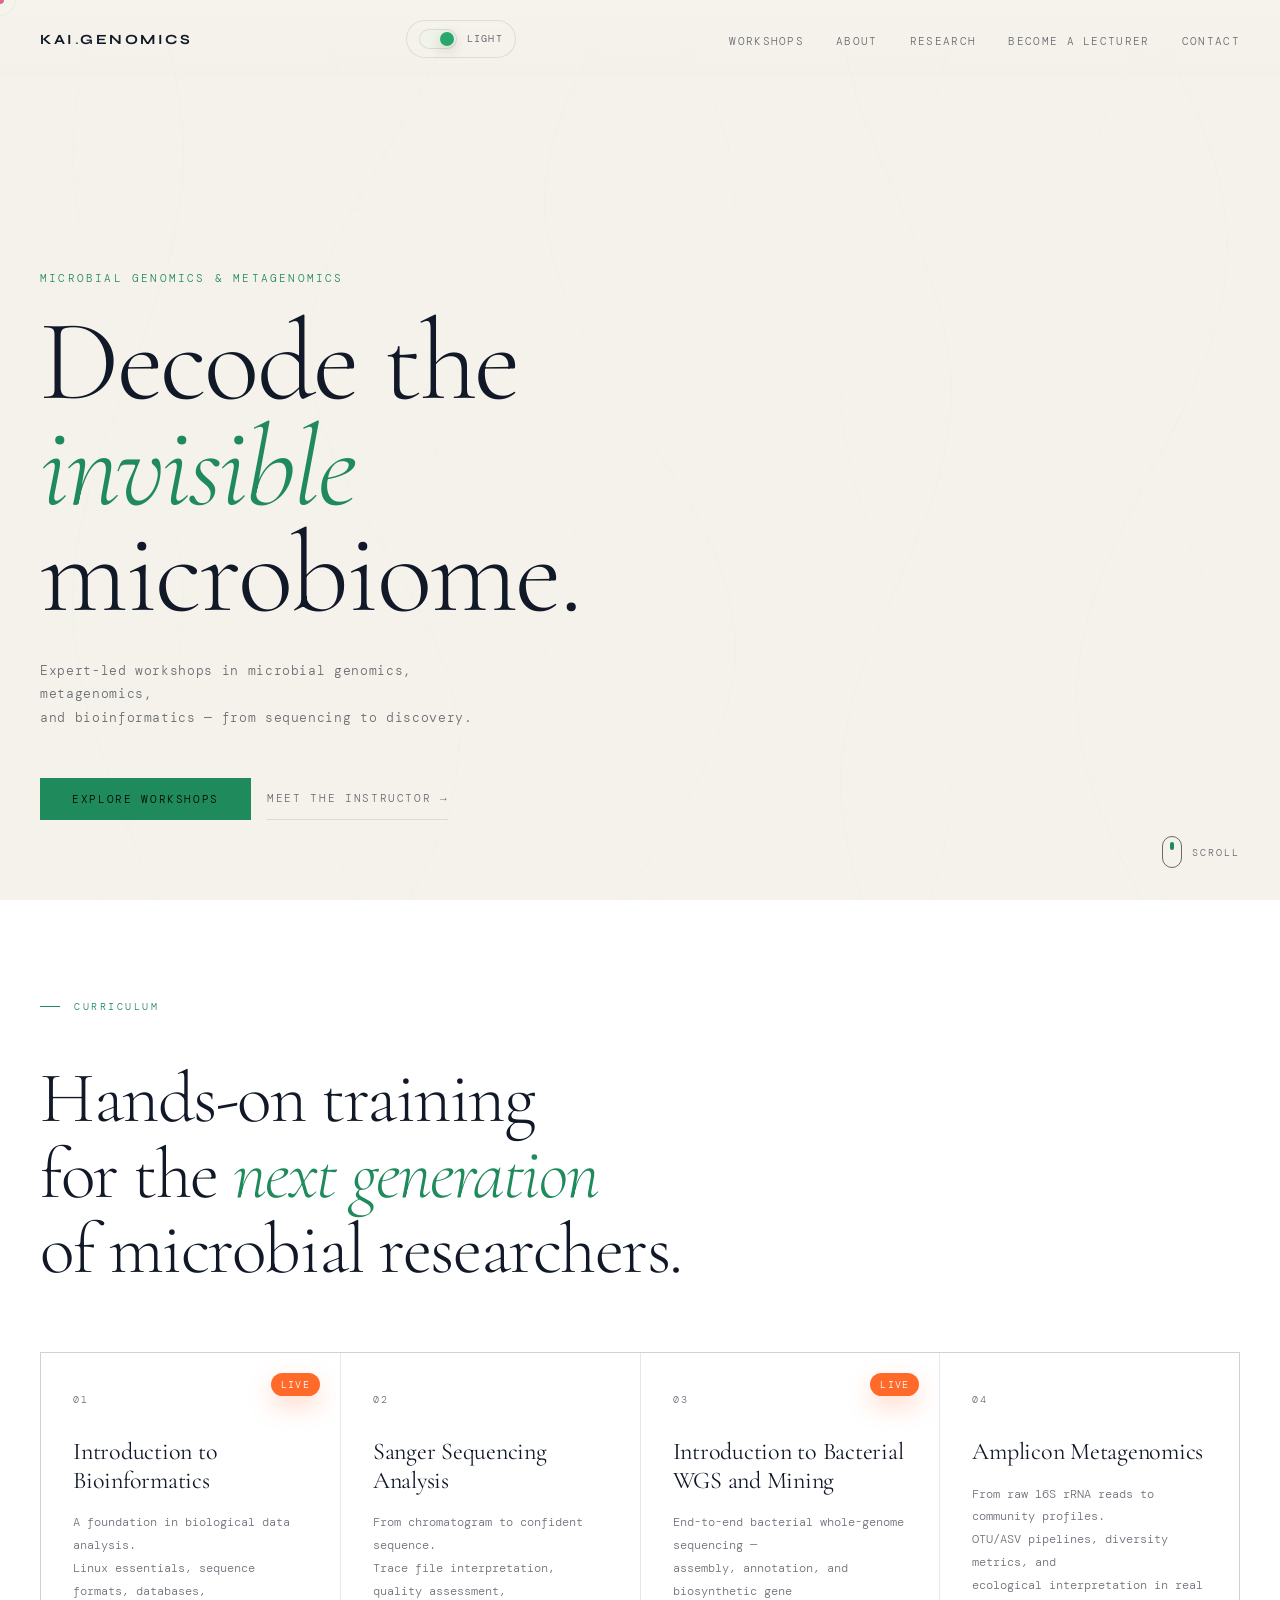
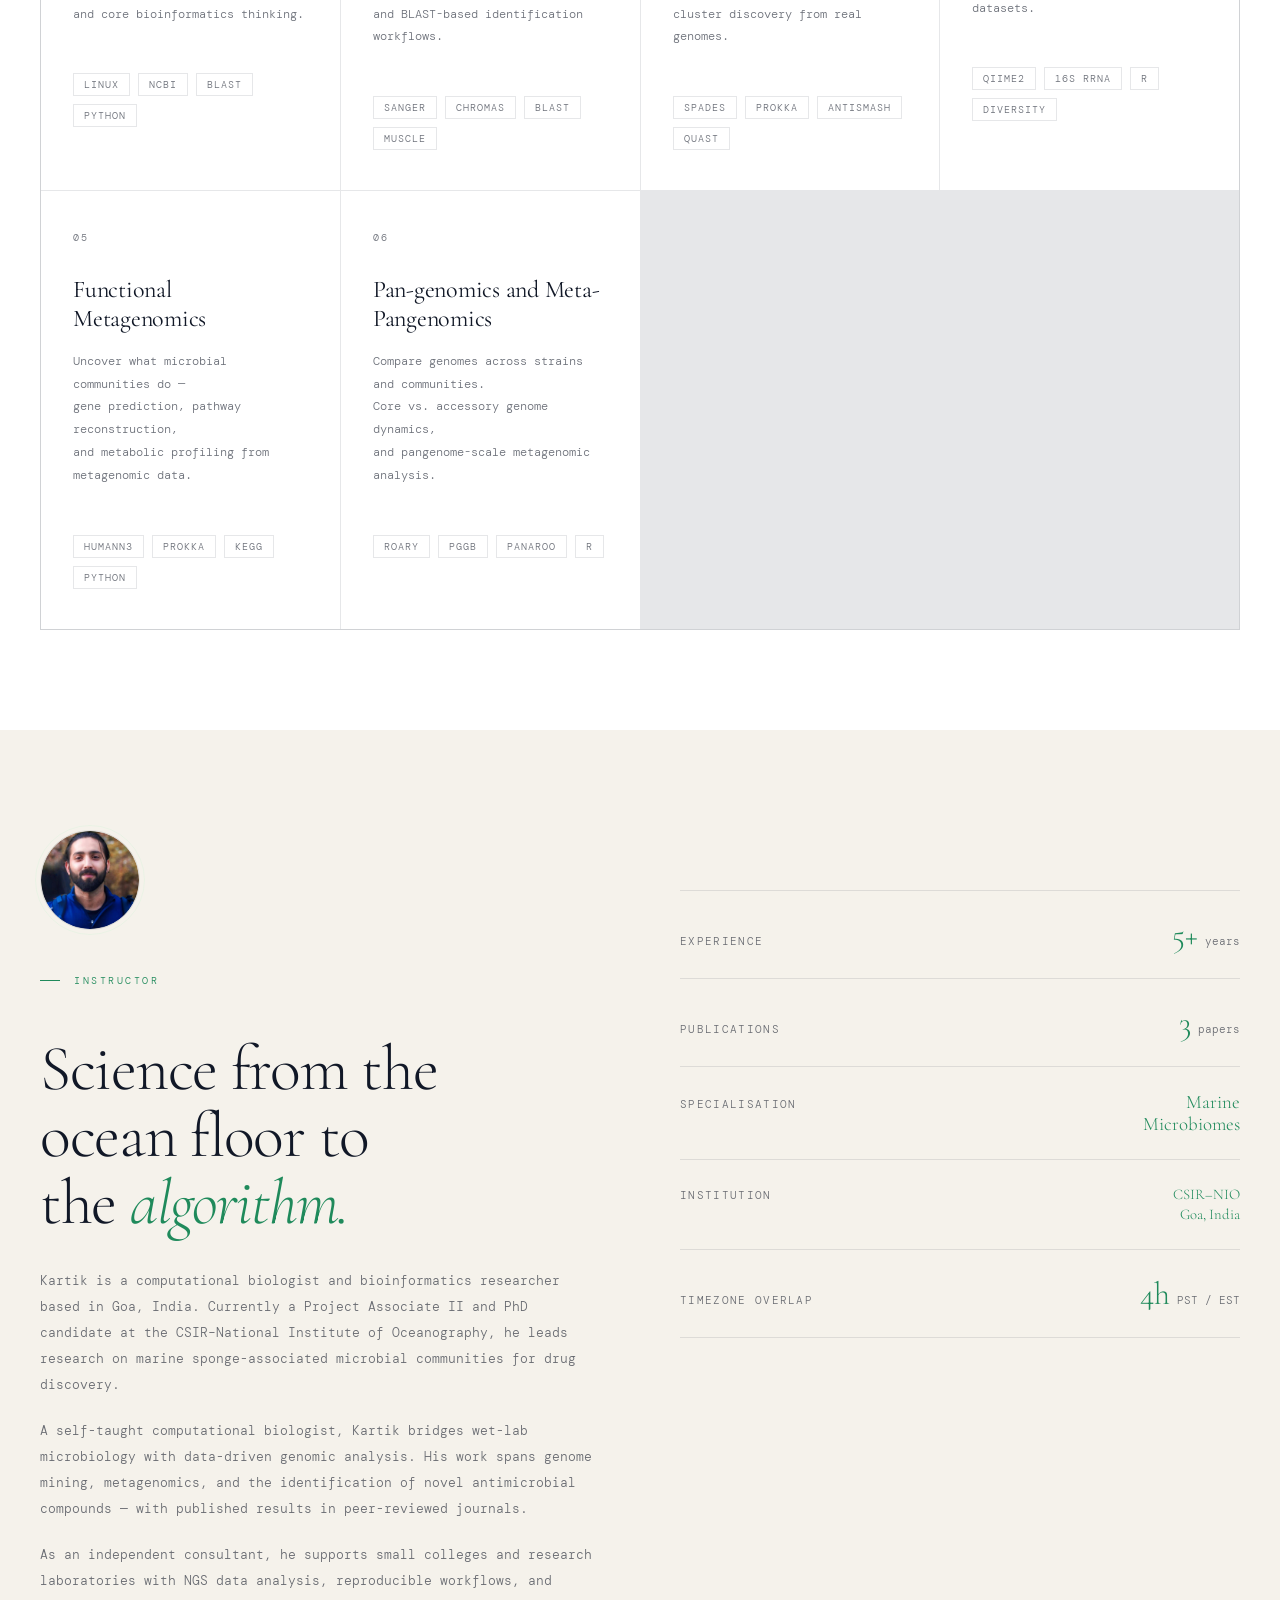
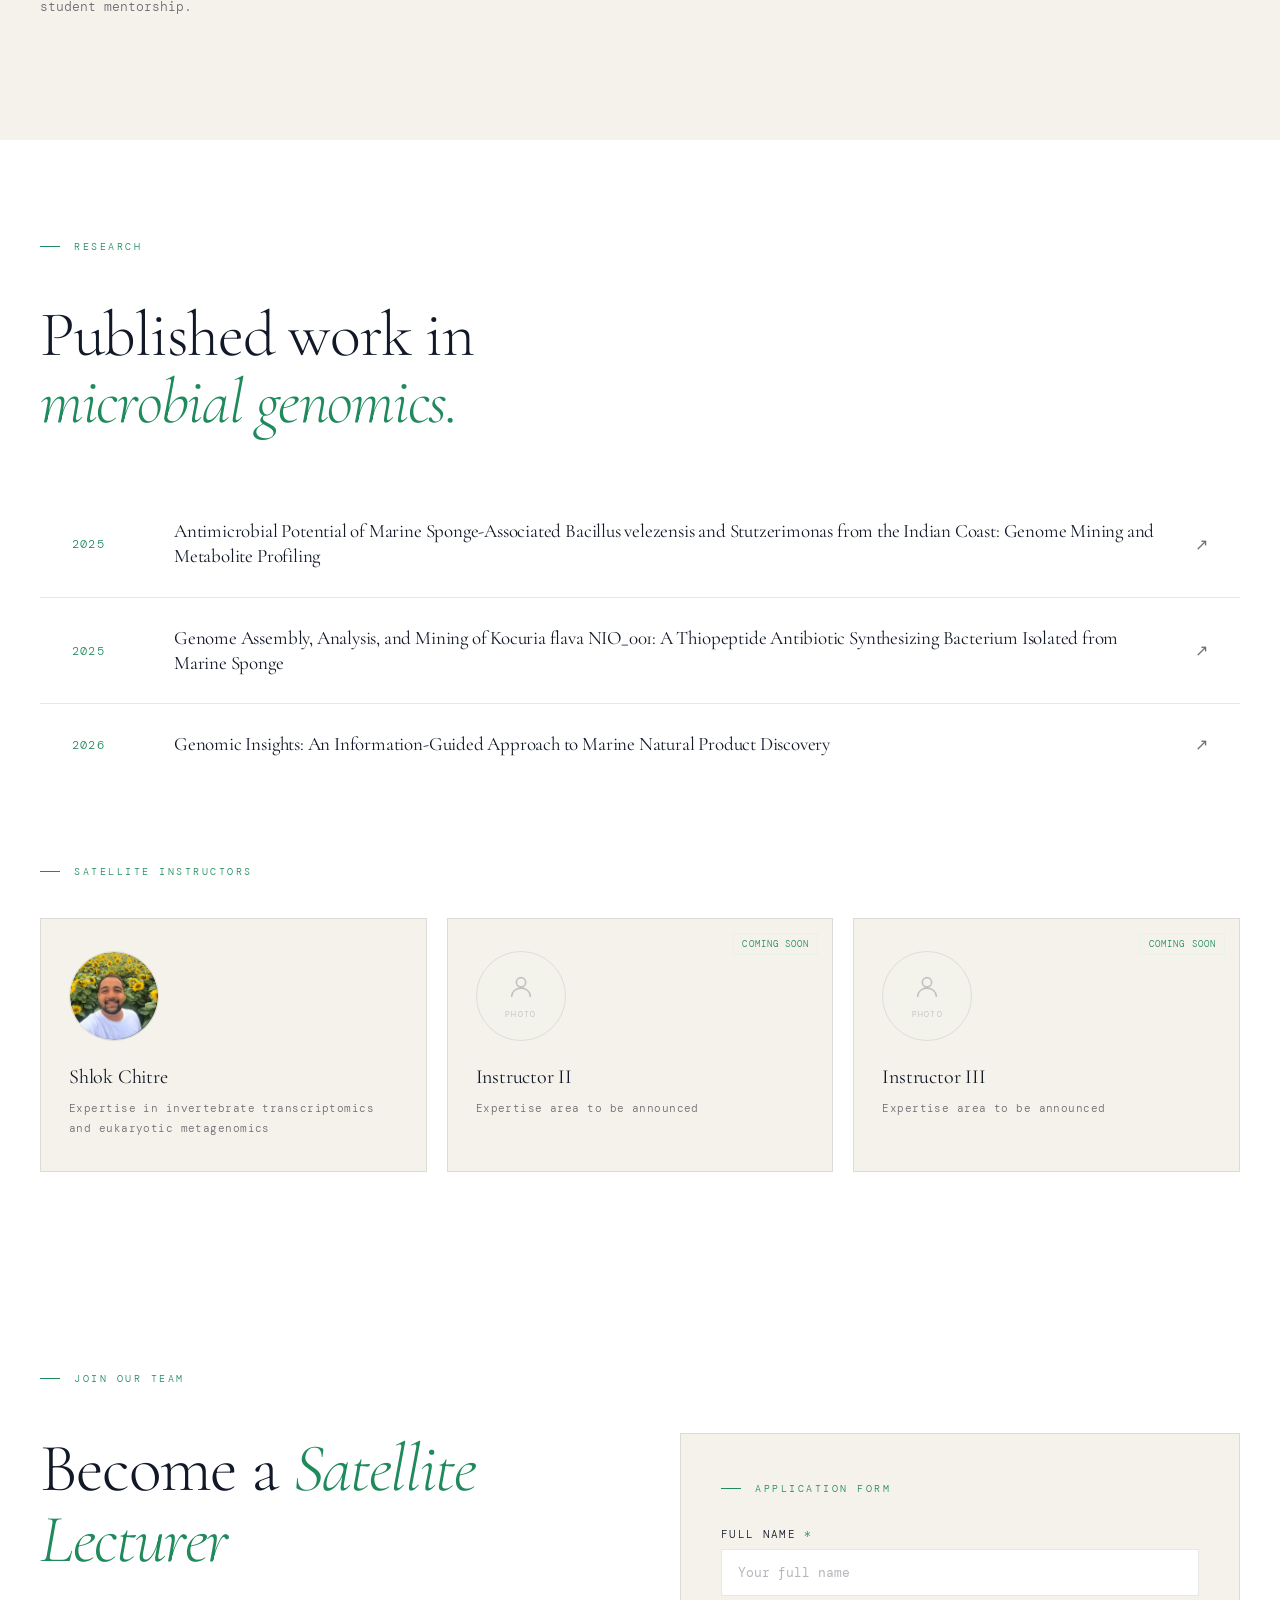
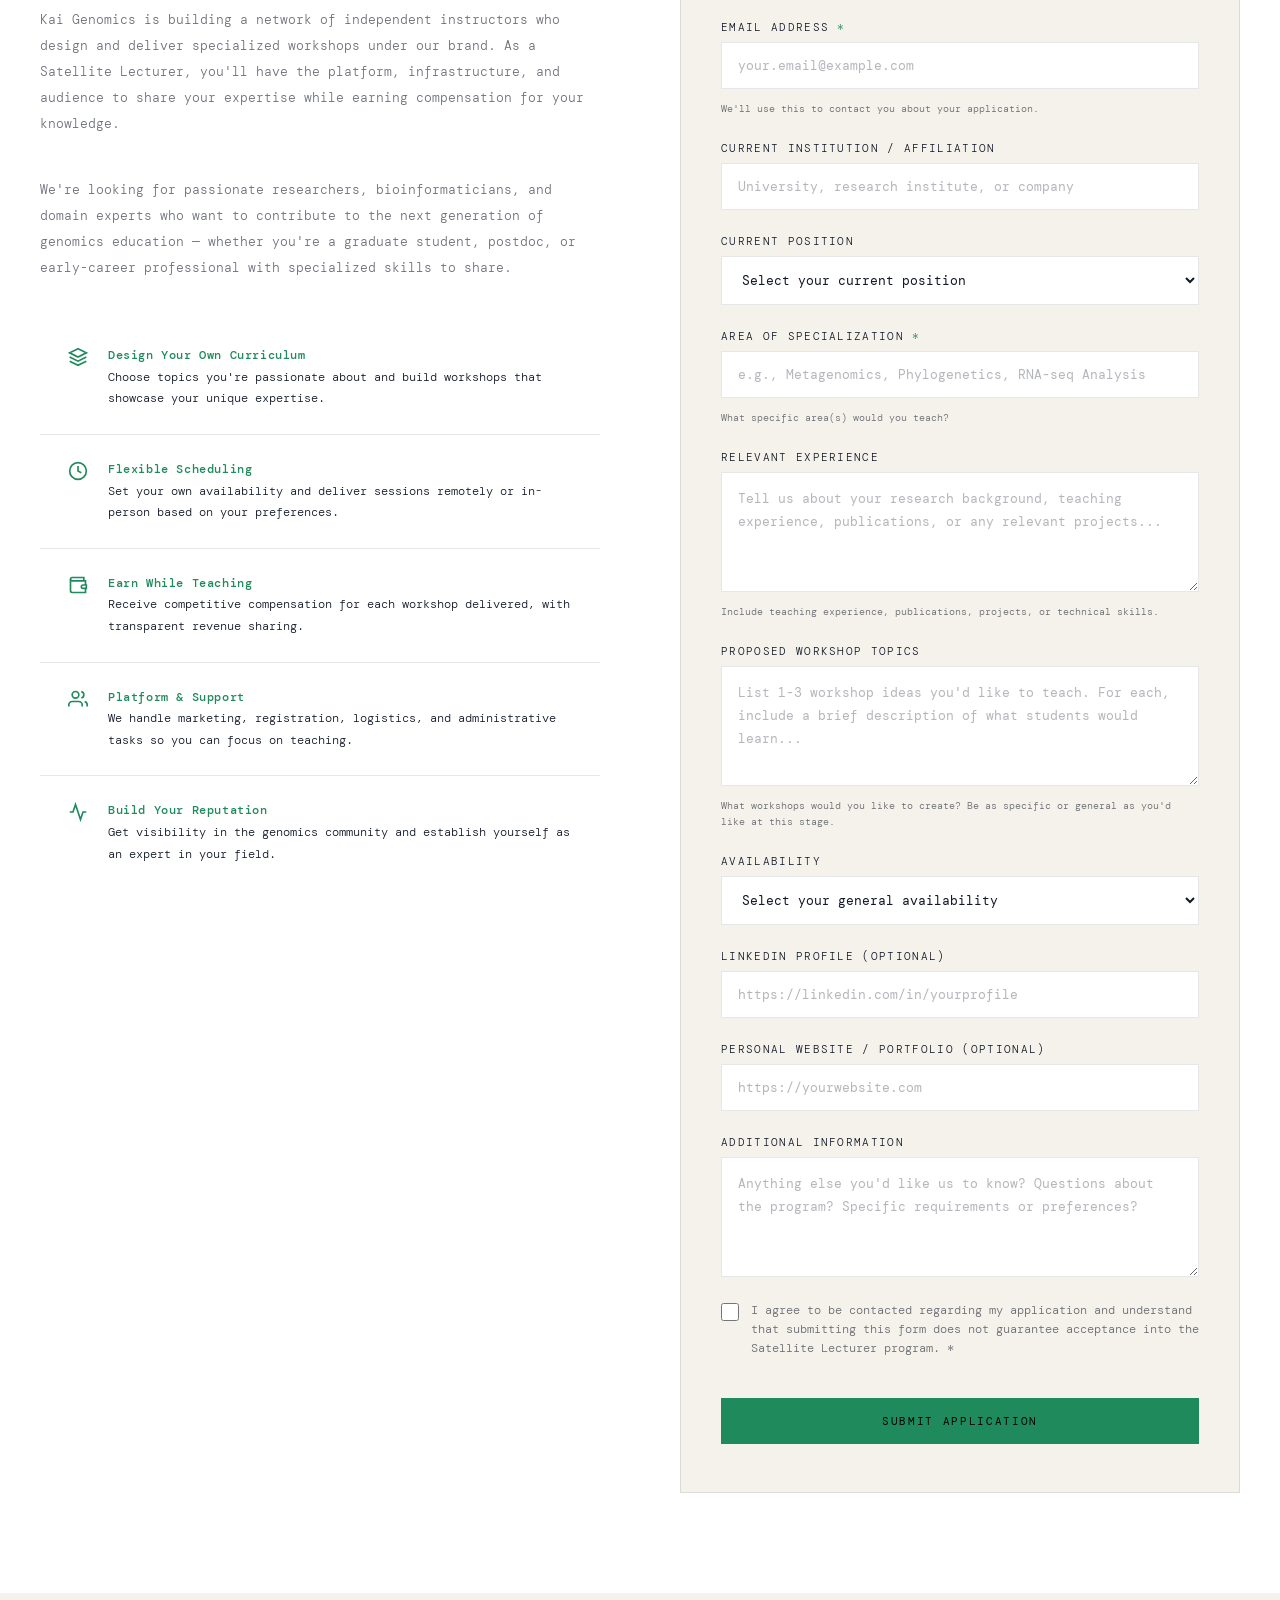
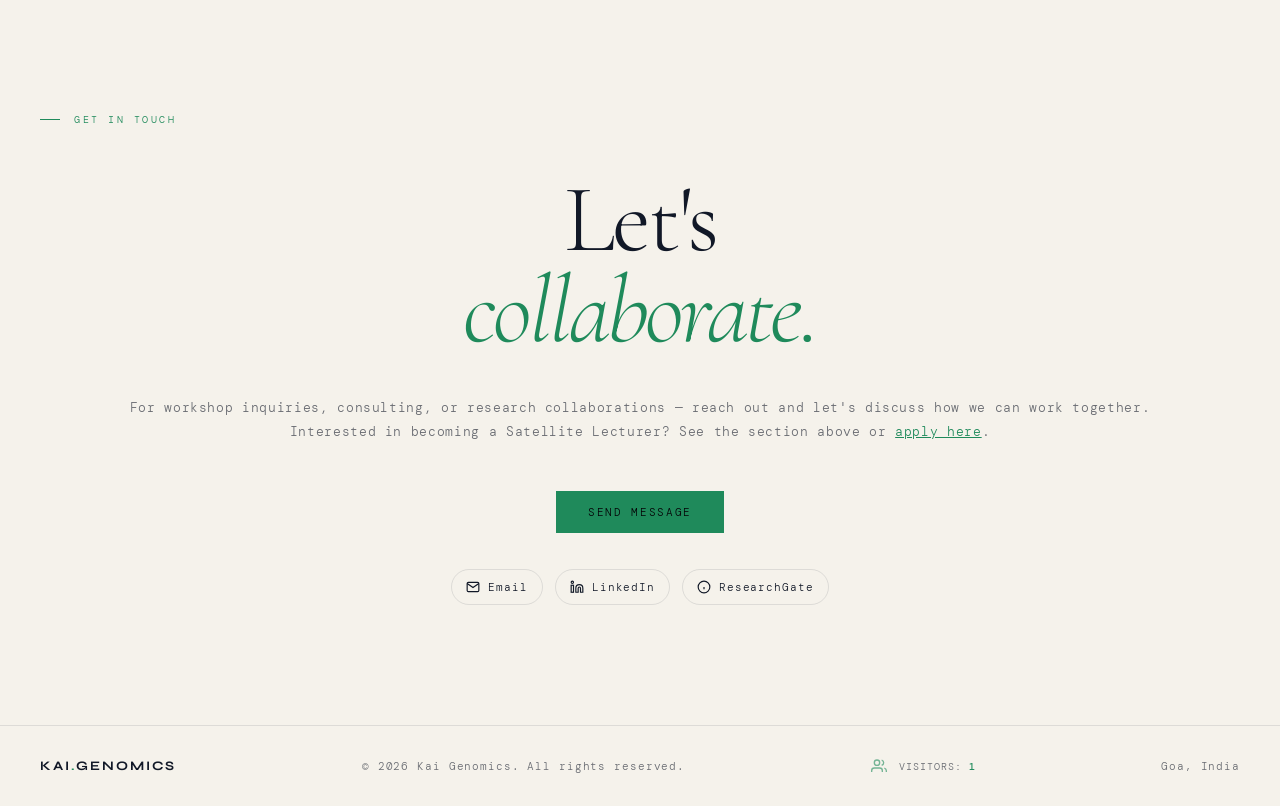
==== commit 1f7dea03: "Update index.html" ====
--- a/index.html
+++ b/index.html
@@ -171,6 +171,50 @@
   .contact-headline em { font-style:italic;color:var(--accent); }
   .contact-sub { font-family:var(--mono);font-size:13px;color:var(--muted);letter-spacing:.05em;line-height:1.8;margin-bottom:48px;position:relative;z-index:1; }
   .contact-cta { display:inline-flex;flex-wrap:wrap;gap:16px;position:relative;z-index:1; }
+
+  /* SATELLITE LECTURER APPLICATION */
+  #lecturer-application { background:var(--surface);padding:100px 40px;position:relative; }
+  .lecturer-split { display:grid;grid-template-columns:1fr 1fr;gap:80px;max-width:1200px;margin:0 auto;align-items:start; }
+  .lecturer-info { position:sticky;top:120px; }
+  .lecturer-info-headline { font-family:var(--display);font-size:clamp(36px,6vw,68px);font-weight:300;line-height:1.05;letter-spacing:-.02em;margin-bottom:32px; }
+  .lecturer-info-headline em { font-style:italic;color:var(--accent); }
+  .lecturer-info-text { font-family:var(--mono);font-size:13px;line-height:2;color:var(--muted);margin-bottom:40px; }
+  .lecturer-benefits { display:flex;flex-direction:column;gap:1px;background:var(--border);margin-bottom:32px; }
+  .benefit-item { background:var(--surface);padding:24px 28px;display:flex;align-items:start;gap:20px; }
+  .benefit-icon { width:20px;height:20px;flex-shrink:0;margin-top:2px;color:var(--accent); }
+  .benefit-text { font-family:var(--mono);font-size:12px;line-height:1.8;color:var(--text); }
+  .benefit-text strong { font-weight:500;color:var(--accent);letter-spacing:.05em; }
+  
+  .lecturer-form-wrap { background:var(--bg);border:1px solid var(--border);padding:48px 40px; }
+  .form-title { font-family:var(--mono);font-size:10px;letter-spacing:.25em;text-transform:uppercase;color:var(--accent);margin-bottom:32px;display:flex;align-items:center;gap:14px; }
+  .form-title::before { content:'';width:20px;height:1px;background:var(--accent); }
+  .application-form { display:flex;flex-direction:column;gap:24px; }
+  .form-group { display:flex;flex-direction:column;gap:8px; }
+  .form-label { font-family:var(--mono);font-size:11px;letter-spacing:.12em;text-transform:uppercase;color:var(--text);display:flex;align-items:center;gap:8px; }
+  .form-label .required { color:var(--accent); }
+  .form-input,.form-textarea,.form-select { width:100%;background:var(--surface);border:1px solid var(--border);color:var(--text);font-family:var(--mono);font-size:13px;padding:14px 16px;transition:border-color .3s,background .3s;outline:none; }
+  .form-input:focus,.form-textarea:focus,.form-select:focus { border-color:rgba(184,245,200,.4);background:var(--hover); }
+  .form-textarea { resize:vertical;min-height:120px;line-height:1.8; }
+  .form-input::placeholder,.form-textarea::placeholder { color:var(--muted);opacity:.5; }
+  .form-select { cursor:pointer; }
+  .form-select option { background:var(--surface);color:var(--text); }
+  .form-hint { font-family:var(--mono);font-size:10px;color:var(--muted);line-height:1.6;margin-top:4px; }
+  .form-checkbox-group { display:flex;align-items:start;gap:12px;cursor:pointer; }
+  .form-checkbox { width:18px;height:18px;border:1px solid var(--border);background:var(--surface);cursor:pointer;flex-shrink:0;margin-top:2px;transition:border-color .3s,background .3s; }
+  .form-checkbox:checked { background:var(--accent);border-color:var(--accent); }
+  .form-checkbox-label { font-family:var(--mono);font-size:12px;line-height:1.6;color:var(--muted);cursor:pointer; }
+  .form-submit { background:var(--accent);color:#050507;font-family:var(--mono);font-size:11px;letter-spacing:.15em;text-transform:uppercase;padding:16px 40px;border:none;cursor:pointer;transition:background .3s,transform .2s;width:100%;margin-top:16px; }
+  .form-submit:hover { background:var(--accent2);transform:translateY(-2px); }
+  .form-submit:disabled { opacity:.4;cursor:not-allowed;transform:none; }
+  .form-success,.form-error { padding:20px 24px;border-radius:4px;font-family:var(--mono);font-size:12px;line-height:1.8;margin-top:24px;display:none; }
+  .form-success { background:rgba(184,245,200,.08);border:1px solid rgba(184,245,200,.2);color:var(--accent); }
+  .form-error { background:rgba(255,106,42,.08);border:1px solid rgba(255,106,42,.2);color:#ff6a2a; }
+  .form-success.visible,.form-error.visible { display:block; }
+  
+  @media (max-width: 968px) {
+    .lecturer-split { grid-template-columns:1fr;gap:48px; }
+    .lecturer-info { position:static; }
+  }
 
   footer { border-top:1px solid var(--border);padding:32px 40px;display:flex;justify-content:space-between;align-items:center;flex-wrap:wrap;gap:16px; }
   .footer-logo { font-family:var(--sans);font-weight:700;font-size:13px;letter-spacing:.15em;text-transform:uppercase; }
@@ -323,6 +367,7 @@
     <li><a href="#workshops">Workshops</a></li>
     <li><a href="#about">About</a></li>
     <li><a href="#publications">Research</a></li>
+    <li><a href="#lecturer-application">Become a Lecturer</a></li>
     <li><a href="#contact">Contact</a></li>
   </ul>
   <button class="nav-back" id="navBack" onclick="closeDetail()">
@@ -490,10 +535,262 @@
     </div>
   </section>
 
+  <section id="lecturer-application">
+    <div class="section-label reveal">Join Our Team</div>
+    <div class="lecturer-split">
+      <div class="lecturer-info">
+        <h2 class="lecturer-info-headline reveal reveal-delay-1">Become a <em>Satellite Lecturer</em></h2>
+        <p class="lecturer-info-text reveal reveal-delay-2">
+          Kai Genomics is building a network of independent instructors who design and deliver specialized workshops under our brand. As a Satellite Lecturer, you'll have the platform, infrastructure, and audience to share your expertise while earning compensation for your knowledge.
+        </p>
+        <p class="lecturer-info-text reveal reveal-delay-3">
+          We're looking for passionate researchers, bioinformaticians, and domain experts who want to contribute to the next generation of genomics education — whether you're a graduate student, postdoc, or early-career professional with specialized skills to share.
+        </p>
+        <div class="lecturer-benefits reveal reveal-delay-4">
+          <div class="benefit-item">
+            <svg class="benefit-icon" viewBox="0 0 24 24" fill="none" stroke="currentColor" stroke-width="2">
+              <path d="M12 2L2 7l10 5 10-5-10-5z"></path>
+              <path d="M2 17l10 5 10-5M2 12l10 5 10-5"></path>
+            </svg>
+            <div class="benefit-text">
+              <strong>Design Your Own Curriculum</strong><br />
+              Choose topics you're passionate about and build workshops that showcase your unique expertise.
+            </div>
+          </div>
+          <div class="benefit-item">
+            <svg class="benefit-icon" viewBox="0 0 24 24" fill="none" stroke="currentColor" stroke-width="2">
+              <circle cx="12" cy="12" r="10"></circle>
+              <path d="M12 6v6l4 2"></path>
+            </svg>
+            <div class="benefit-text">
+              <strong>Flexible Scheduling</strong><br />
+              Set your own availability and deliver sessions remotely or in-person based on your preferences.
+            </div>
+          </div>
+          <div class="benefit-item">
+            <svg class="benefit-icon" viewBox="0 0 24 24" fill="none" stroke="currentColor" stroke-width="2">
+              <path d="M21 12V7H5a2 2 0 0 1 0-4h14v4"></path>
+              <path d="M3 5v14a2 2 0 0 0 2 2h16v-5"></path>
+              <path d="M18 12a2 2 0 0 0 0 4h4v-4Z"></path>
+            </svg>
+            <div class="benefit-text">
+              <strong>Earn While Teaching</strong><br />
+              Receive competitive compensation for each workshop delivered, with transparent revenue sharing.
+            </div>
+          </div>
+          <div class="benefit-item">
+            <svg class="benefit-icon" viewBox="0 0 24 24" fill="none" stroke="currentColor" stroke-width="2">
+              <path d="M17 21v-2a4 4 0 0 0-4-4H5a4 4 0 0 0-4 4v2"></path>
+              <circle cx="9" cy="7" r="4"></circle>
+              <path d="M23 21v-2a4 4 0 0 0-3-3.87M16 3.13a4 4 0 0 1 0 7.75"></path>
+            </svg>
+            <div class="benefit-text">
+              <strong>Platform & Support</strong><br />
+              We handle marketing, registration, logistics, and administrative tasks so you can focus on teaching.
+            </div>
+          </div>
+          <div class="benefit-item">
+            <svg class="benefit-icon" viewBox="0 0 24 24" fill="none" stroke="currentColor" stroke-width="2">
+              <polyline points="22 12 18 12 15 21 9 3 6 12 2 12"></polyline>
+            </svg>
+            <div class="benefit-text">
+              <strong>Build Your Reputation</strong><br />
+              Get visibility in the genomics community and establish yourself as an expert in your field.
+            </div>
+          </div>
+        </div>
+      </div>
+      <div class="lecturer-form-wrap reveal reveal-delay-5">
+        <div class="form-title">Application Form</div>
+        <form id="lecturerApplicationForm" class="application-form">
+          <div class="form-group">
+            <label class="form-label" for="fullName">
+              Full Name <span class="required">*</span>
+            </label>
+            <input 
+              type="text" 
+              id="fullName" 
+              name="fullName" 
+              class="form-input" 
+              placeholder="Your full name"
+              required
+            />
+          </div>
+
+          <div class="form-group">
+            <label class="form-label" for="email">
+              Email Address <span class="required">*</span>
+            </label>
+            <input 
+              type="email" 
+              id="email" 
+              name="email" 
+              class="form-input" 
+              placeholder="your.email@example.com"
+              required
+            />
+            <div class="form-hint">We'll use this to contact you about your application.</div>
+          </div>
+
+          <div class="form-group">
+            <label class="form-label" for="institution">
+              Current Institution / Affiliation
+            </label>
+            <input 
+              type="text" 
+              id="institution" 
+              name="institution" 
+              class="form-input" 
+              placeholder="University, research institute, or company"
+            />
+          </div>
+
+          <div class="form-group">
+            <label class="form-label" for="position">
+              Current Position
+            </label>
+            <select id="position" name="position" class="form-select">
+              <option value="">Select your current position</option>
+              <option value="undergrad">Undergraduate Student</option>
+              <option value="masters">Master's Student</option>
+              <option value="phd">PhD Candidate</option>
+              <option value="postdoc">Postdoctoral Researcher</option>
+              <option value="research-associate">Research Associate/Scientist</option>
+              <option value="faculty">Faculty/Professor</option>
+              <option value="industry">Industry Professional</option>
+              <option value="other">Other</option>
+            </select>
+          </div>
+
+          <div class="form-group">
+            <label class="form-label" for="specialization">
+              Area of Specialization <span class="required">*</span>
+            </label>
+            <input 
+              type="text" 
+              id="specialization" 
+              name="specialization" 
+              class="form-input" 
+              placeholder="e.g., Metagenomics, Phylogenetics, RNA-seq Analysis"
+              required
+            />
+            <div class="form-hint">What specific area(s) would you teach?</div>
+          </div>
+
+          <div class="form-group">
+            <label class="form-label" for="experience">
+              Relevant Experience
+            </label>
+            <textarea 
+              id="experience" 
+              name="experience" 
+              class="form-textarea" 
+              placeholder="Tell us about your research background, teaching experience, publications, or any relevant projects..."
+            ></textarea>
+            <div class="form-hint">Include teaching experience, publications, projects, or technical skills.</div>
+          </div>
+
+          <div class="form-group">
+            <label class="form-label" for="proposedTopics">
+              Proposed Workshop Topics
+            </label>
+            <textarea 
+              id="proposedTopics" 
+              name="proposedTopics" 
+              class="form-textarea" 
+              placeholder="List 1-3 workshop ideas you'd like to teach. For each, include a brief description of what students would learn..."
+            ></textarea>
+            <div class="form-hint">What workshops would you like to create? Be as specific or general as you'd like at this stage.</div>
+          </div>
+
+          <div class="form-group">
+            <label class="form-label" for="availability">
+              Availability
+            </label>
+            <select id="availability" name="availability" class="form-select">
+              <option value="">Select your general availability</option>
+              <option value="immediate">Available immediately</option>
+              <option value="1-2-months">Available in 1-2 months</option>
+              <option value="3-6-months">Available in 3-6 months</option>
+              <option value="flexible">Flexible / Discuss later</option>
+            </select>
+          </div>
+
+          <div class="form-group">
+            <label class="form-label" for="linkedin">
+              LinkedIn Profile (Optional)
+            </label>
+            <input 
+              type="url" 
+              id="linkedin" 
+              name="linkedin" 
+              class="form-input" 
+              placeholder="https://linkedin.com/in/yourprofile"
+            />
+          </div>
+
+          <div class="form-group">
+            <label class="form-label" for="website">
+              Personal Website / Portfolio (Optional)
+            </label>
+            <input 
+              type="url" 
+              id="website" 
+              name="website" 
+              class="form-input" 
+              placeholder="https://yourwebsite.com"
+            />
+          </div>
+
+          <div class="form-group">
+            <label class="form-label" for="additionalInfo">
+              Additional Information
+            </label>
+            <textarea 
+              id="additionalInfo" 
+              name="additionalInfo" 
+              class="form-textarea" 
+              placeholder="Anything else you'd like us to know? Questions about the program? Specific requirements or preferences?"
+            ></textarea>
+          </div>
+
+          <div class="form-group">
+            <label class="form-checkbox-group">
+              <input 
+                type="checkbox" 
+                id="consent" 
+                name="consent" 
+                class="form-checkbox"
+                required
+              />
+              <span class="form-checkbox-label">
+                I agree to be contacted regarding my application and understand that submitting this form does not guarantee acceptance into the Satellite Lecturer program. <span class="required">*</span>
+              </span>
+            </label>
+          </div>
+
+          <button type="submit" class="form-submit" id="submitBtn">
+            Submit Application
+          </button>
+
+          <div id="formSuccess" class="form-success">
+            <strong>Application Submitted!</strong><br />
+            Thank you for your interest in becoming a Satellite Lecturer. We've received your application and will review it within 5-7 business days. You'll receive an email confirmation shortly.
+          </div>
+
+          <div id="formError" class="form-error">
+            <strong>Submission Error</strong><br />
+            <span id="errorMessage">There was a problem submitting your application. Please try again or contact us directly at kartikj112@gmail.com.</span>
+          </div>
+        </form>
+      </div>
+    </div>
+  </section>
+
   <section id="contact">
     <div class="section-label reveal">Get in Touch</div>
     <h2 class="contact-headline reveal reveal-delay-1">Let's<br /><em>collaborate.</em></h2>
-    <p class="contact-sub reveal reveal-delay-2">For workshop inquiries, consulting, or research collaborations —<br />reach out and let's discuss how we can work together.</p>
+    <p class="contact-sub reveal reveal-delay-2">For workshop inquiries, consulting, or research collaborations — reach out and let's discuss how we can work together.<br/>Interested in becoming a Satellite Lecturer? See the section above or <a href="#lecturer-application" style="color:var(--accent);text-decoration:underline;">apply here</a>.</p>
     <div class="contact-cta reveal reveal-delay-3">
       <a href="mailto:kartikj112@gmail.com" class="btn-primary">Send Message</a>
     </div>
@@ -918,6 +1215,147 @@
 initThemeToggle();
 initVisitorCounter();
 document.querySelectorAll('.reveal').forEach(el => obs.observe(el));
+
+/* ════ LECTURER APPLICATION FORM HANDLING ════ */
+(function initLecturerForm() {
+  const form = document.getElementById('lecturerApplicationForm');
+  if (!form) return;
+  
+  const submitBtn = document.getElementById('submitBtn');
+  const successMsg = document.getElementById('formSuccess');
+  const errorMsg = document.getElementById('formError');
+  const errorText = document.getElementById('errorMessage');
+
+  form.addEventListener('submit', async function(e) {
+    e.preventDefault();
+    
+    // Reset messages
+    successMsg.classList.remove('visible');
+    errorMsg.classList.remove('visible');
+    submitBtn.disabled = true;
+    submitBtn.textContent = 'Submitting...';
+
+    // Collect form data
+    const formData = new FormData(form);
+    const data = {
+      fullName: formData.get('fullName'),
+      email: formData.get('email'),
+      institution: formData.get('institution'),
+      position: formData.get('position'),
+      specialization: formData.get('specialization'),
+      experience: formData.get('experience'),
+      proposedTopics: formData.get('proposedTopics'),
+      availability: formData.get('availability'),
+      linkedin: formData.get('linkedin'),
+      website: formData.get('website'),
+      additionalInfo: formData.get('additionalInfo'),
+      consent: formData.get('consent') === 'on',
+      timestamp: new Date().toISOString(),
+      source: 'kai-genomics-website'
+    };
+
+    try {
+      // BACKEND INTEGRATION POINT
+      // Replace this URL with your actual backend endpoint
+      // Options: Google Apps Script, Formspree, Web3Forms, custom API, etc.
+      
+      // Option 1: Web3Forms (free, no backend needed)
+      const WEB3FORMS_KEY = 'YOUR_WEB3FORMS_ACCESS_KEY_HERE'; // Get from https://web3forms.com
+      
+      // Option 2: Google Apps Script (deploy as web app)
+      // const GOOGLE_SCRIPT_URL = 'YOUR_GOOGLE_APPS_SCRIPT_URL';
+      
+      // Option 3: Custom backend API
+      // const API_ENDPOINT = 'https://your-api.com/lecturer-applications';
+
+      // Example using Web3Forms
+      const response = await fetch('https://api.web3forms.com/submit', {
+        method: 'POST',
+        headers: {
+          'Content-Type': 'application/json',
+          'Accept': 'application/json'
+        },
+        body: JSON.stringify({
+          access_key: WEB3FORMS_KEY,
+          subject: 'New Satellite Lecturer Application - ' + data.fullName,
+          from_name: 'Kai Genomics Website',
+          ...data
+        })
+      });
+
+      const result = await response.json();
+
+      if (response.ok && result.success) {
+        // Success
+        successMsg.classList.add('visible');
+        form.reset();
+        
+        // Store submission in localStorage as backup
+        try {
+          const submissions = JSON.parse(localStorage.getItem('lecturer_submissions') || '[]');
+          submissions.push(data);
+          localStorage.setItem('lecturer_submissions', JSON.stringify(submissions));
+        } catch (e) {
+          console.log('Could not save to localStorage:', e);
+        }
+
+        // Scroll to success message
+        successMsg.scrollIntoView({ behavior: 'smooth', block: 'nearest' });
+      } else {
+        throw new Error(result.message || 'Submission failed');
+      }
+    } catch (error) {
+      console.error('Form submission error:', error);
+      errorText.textContent = error.message || 'There was a problem submitting your application. Please try again or contact us directly at kartikj112@gmail.com.';
+      errorMsg.classList.add('visible');
+      errorMsg.scrollIntoView({ behavior: 'smooth', block: 'nearest' });
+      
+      // Fallback: Save to localStorage for manual retrieval
+      try {
+        const failedSubmissions = JSON.parse(localStorage.getItem('lecturer_failed_submissions') || '[]');
+        failedSubmissions.push(data);
+        localStorage.setItem('lecturer_failed_submissions', JSON.stringify(failedSubmissions));
+        console.log('Application saved locally. Data:', data);
+      } catch (e) {
+        console.log('Could not save failed submission:', e);
+      }
+    } finally {
+      submitBtn.disabled = false;
+      submitBtn.textContent = 'Submit Application';
+    }
+  });
+
+  // Email validation
+  const emailInput = document.getElementById('email');
+  if (emailInput) {
+    emailInput.addEventListener('blur', function() {
+      const emailRegex = /^[^\s@]+@[^\s@]+\.[^\s@]+$/;
+      if (this.value && !emailRegex.test(this.value)) {
+        this.style.borderColor = '#ff6a2a';
+      } else {
+        this.style.borderColor = '';
+      }
+    });
+  }
+})();
+
+/* ════ ADMIN FUNCTION: Retrieve Stored Applications ════ */
+// For development/testing: call this in browser console to see stored applications
+// retrieveApplications()
+function retrieveApplications() {
+  try {
+    const submissions = JSON.parse(localStorage.getItem('lecturer_submissions') || '[]');
+    const failed = JSON.parse(localStorage.getItem('lecturer_failed_submissions') || '[]');
+    console.log('=== SUCCESSFUL SUBMISSIONS ===');
+    console.table(submissions);
+    console.log('\n=== FAILED SUBMISSIONS (need manual processing) ===');
+    console.table(failed);
+    return { submissions, failed };
+  } catch (e) {
+    console.error('Error retrieving applications:', e);
+    return { submissions: [], failed: [] };
+  }
+}
 </script>
 </body>
 </html>
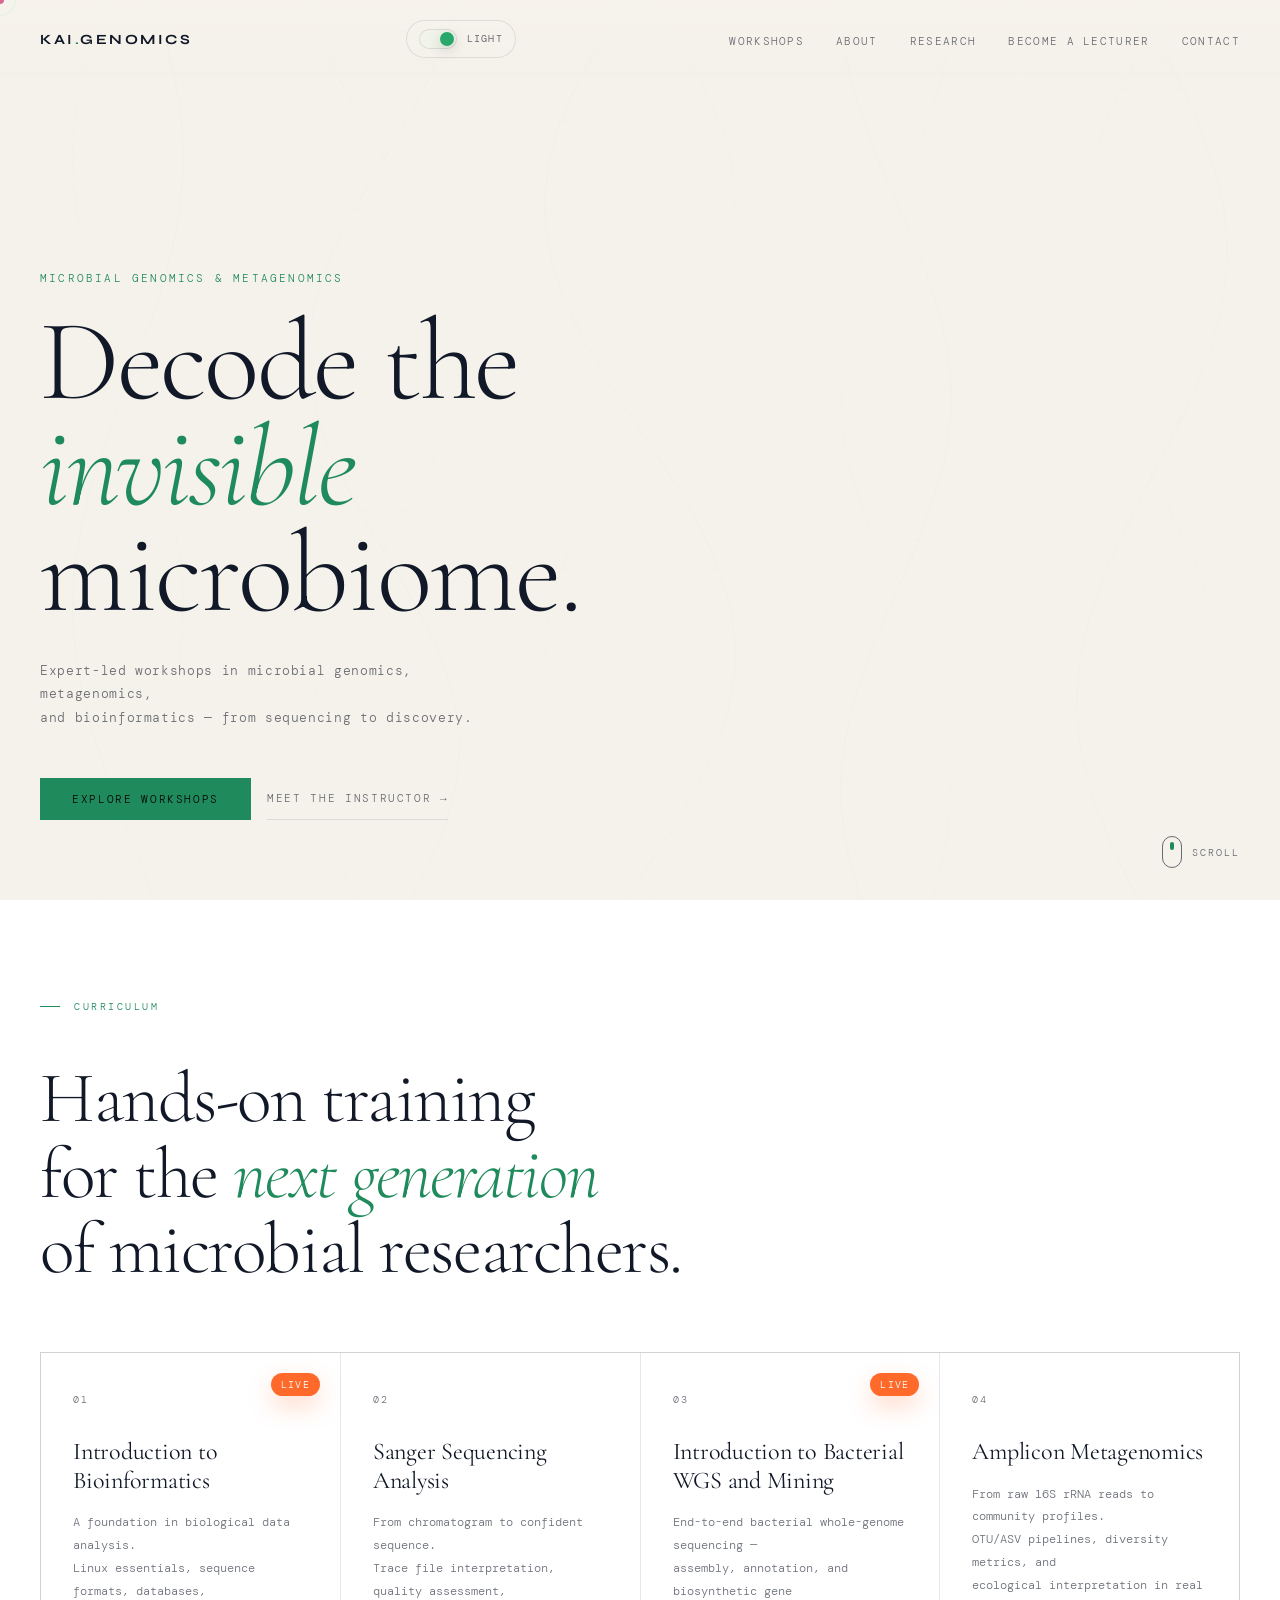
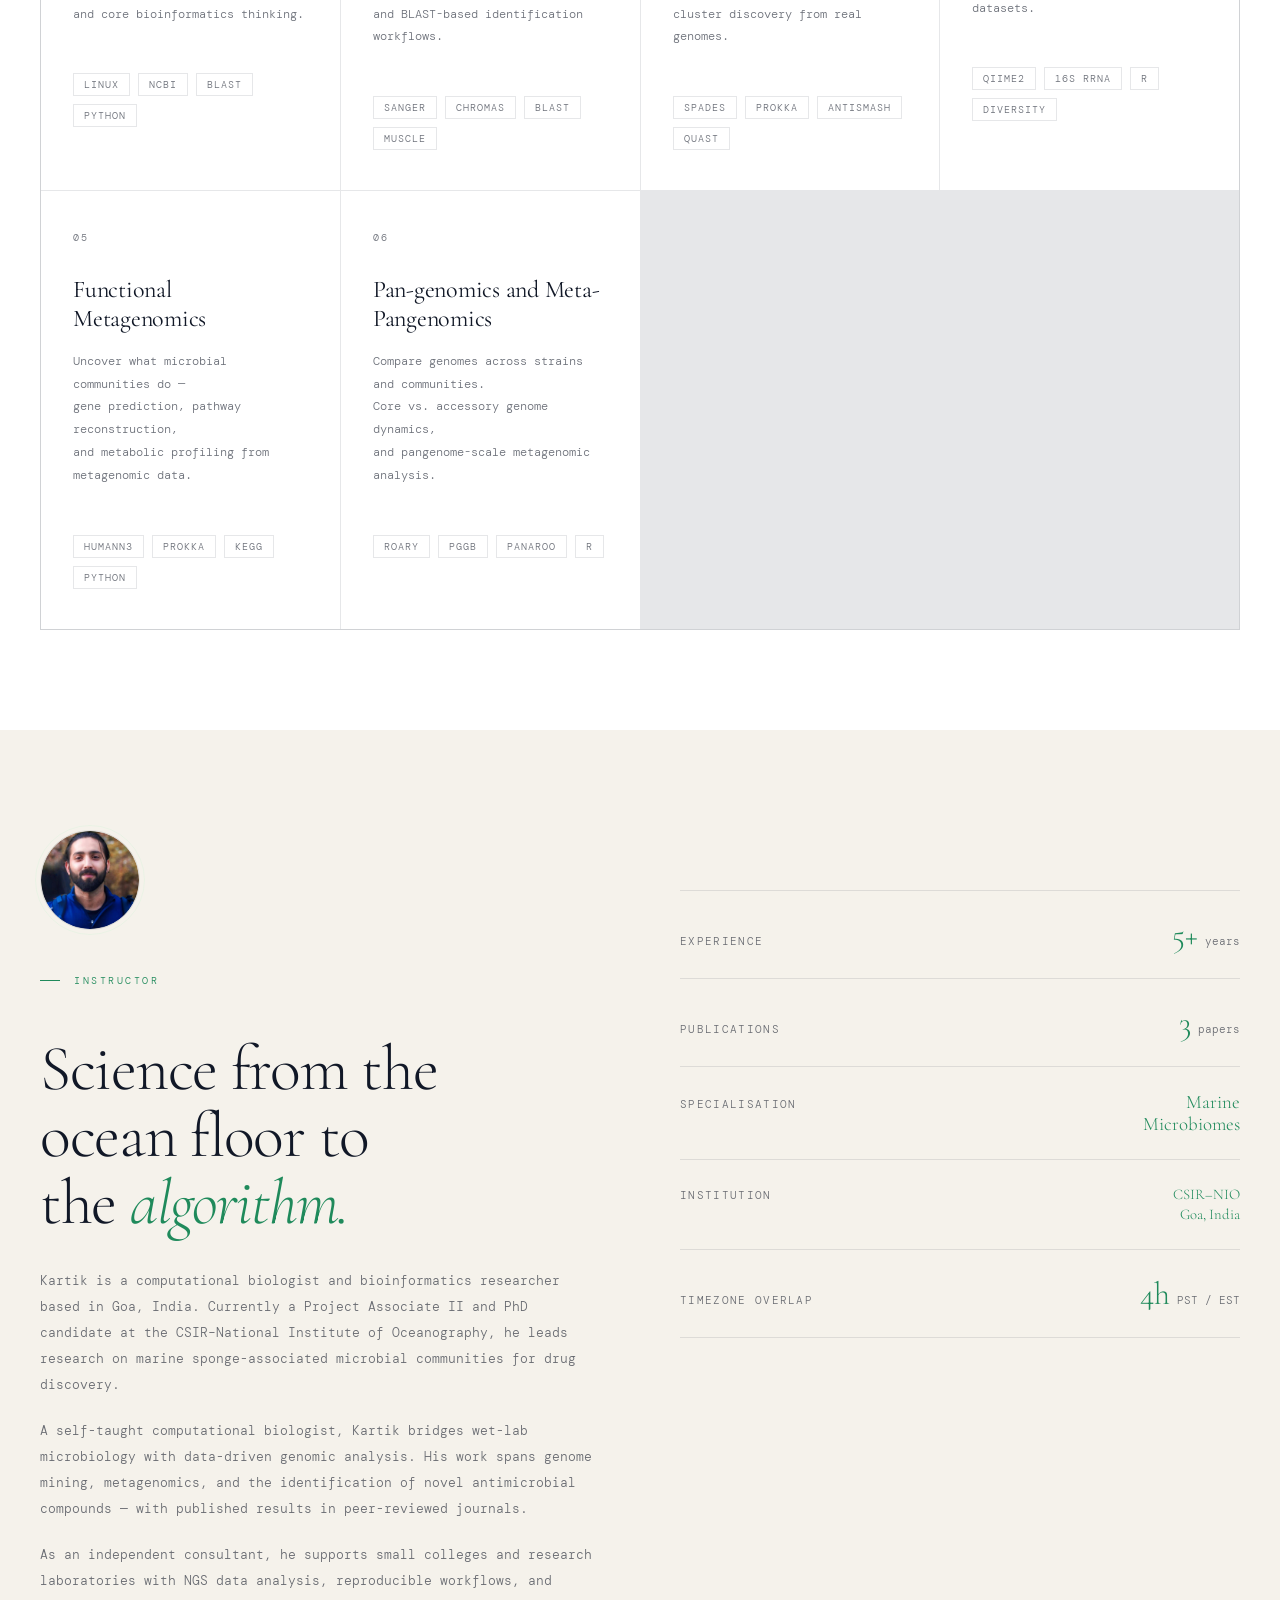
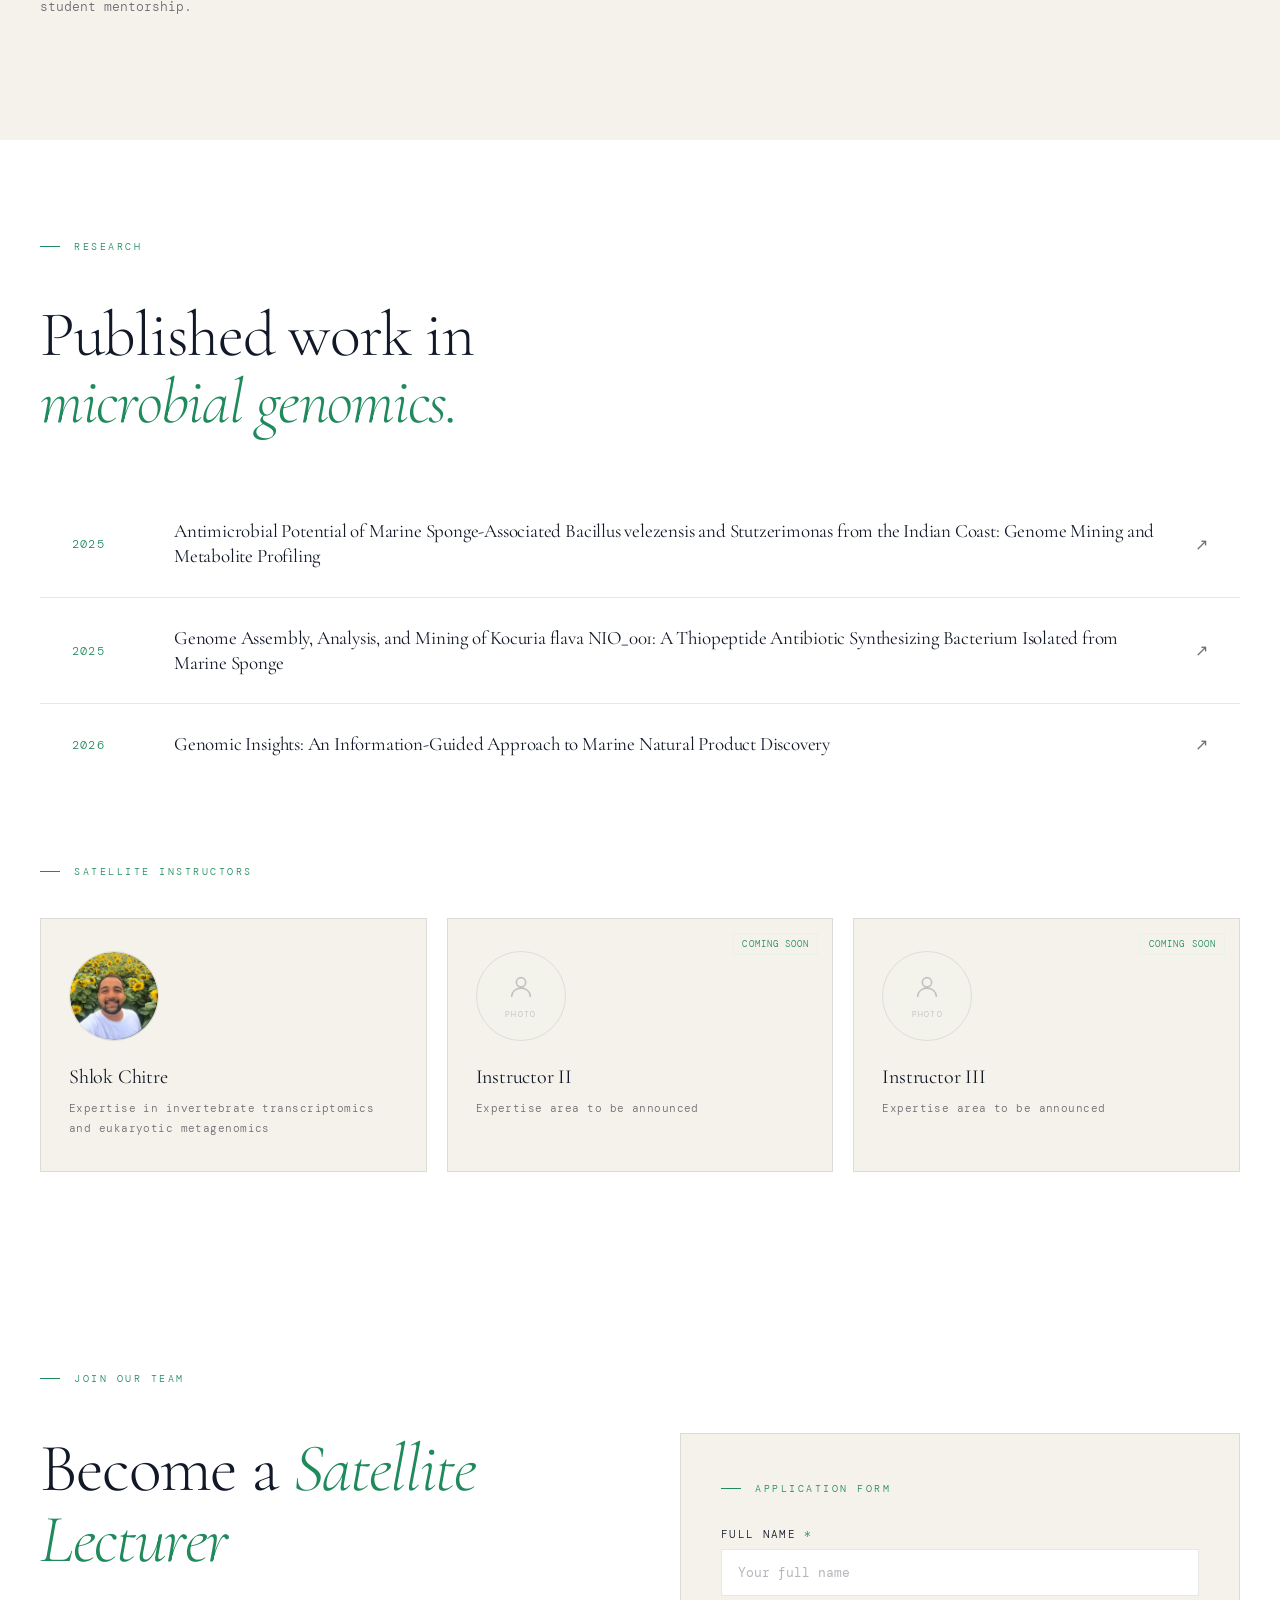
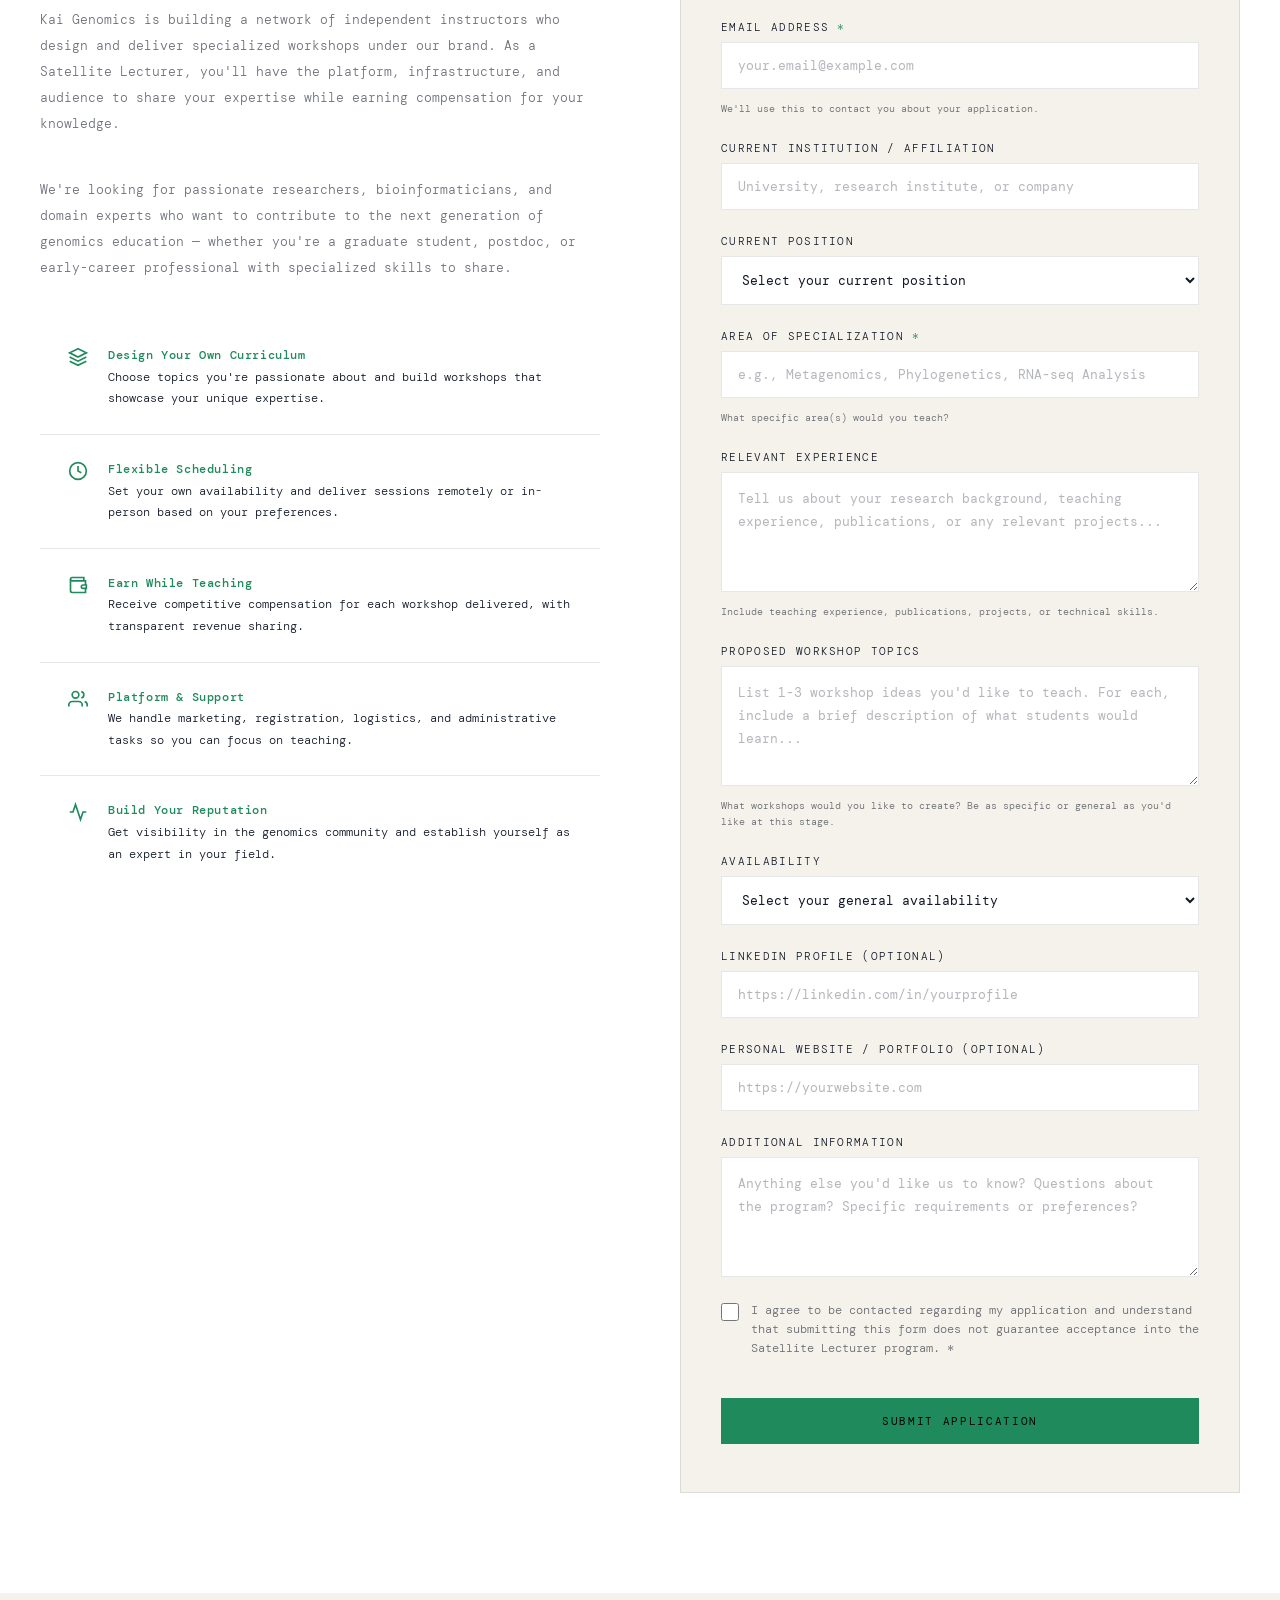
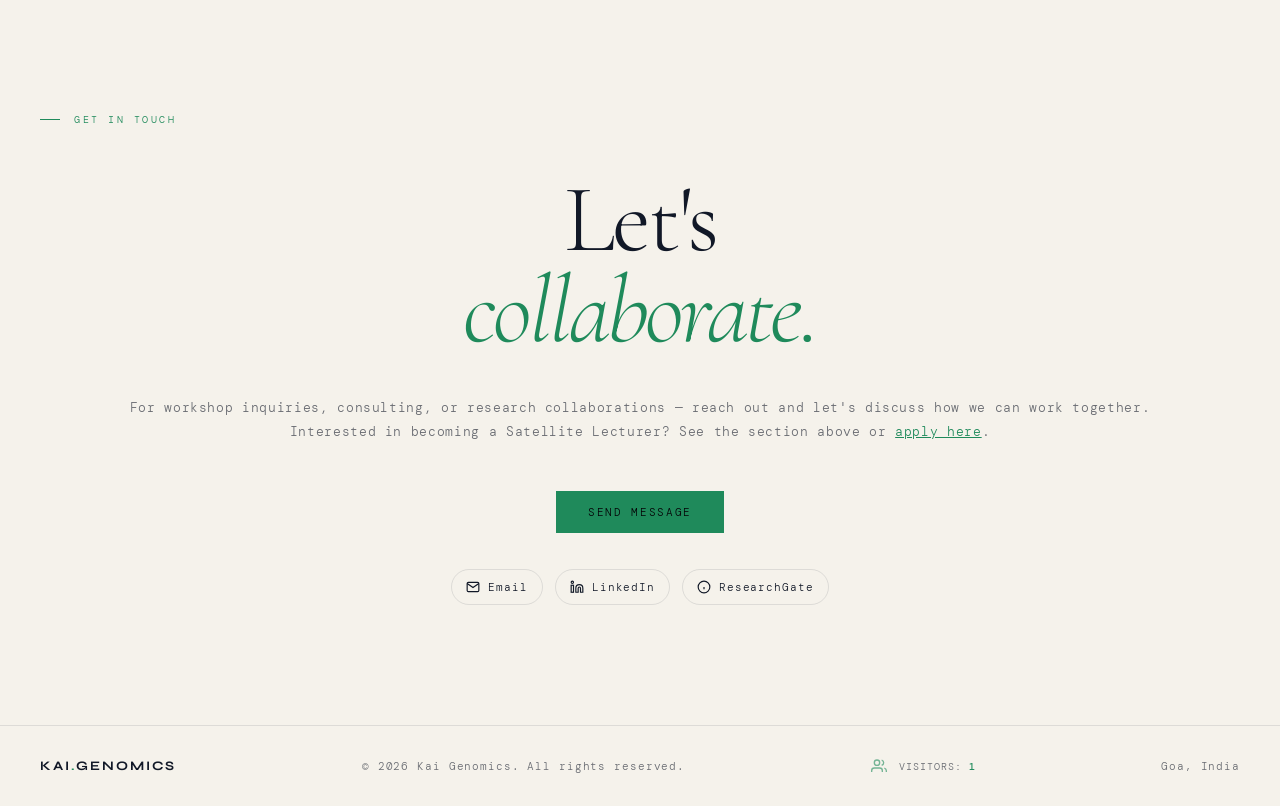
==== commit 656c9da8: "Update index.html" ====
--- a/index.html
+++ b/index.html
@@ -602,15 +602,28 @@
       </div>
       <div class="lecturer-form-wrap reveal reveal-delay-5">
         <div class="form-title">Application Form</div>
-        <form id="lecturerApplicationForm" class="application-form">
+
+        <!-- ═══════════════════════════════════════════════════════════════
+             GOOGLE FORMS INTEGRATION
+             Action URL: Replace YOUR_FORM_ID with your Google Form's ID.
+             The Form ID is the long string in your Google Form URL between
+             /d/e/ and /viewform  →  https://docs.google.com/forms/d/e/FORM_ID/viewform
+             ═══════════════════════════════════════════════════════════════ -->
+        <iframe name="hidden_iframe" id="hidden_iframe" style="display:none;" aria-hidden="true"></iframe>
+
+        <form id="lecturerApplicationForm" class="application-form"
+              action="https://docs.google.com/forms/d/e/1FAIpQLSfKaREgG42EZN1LNpkXbfy6Zw_gVchghcFqUU3M071usB5qRg/viewform?usp=pp_url&entry.1826661602=Jane+Doe&entry.1733648208=jane.doe@gmail.com&entry.119414553=PhD+scholar&entry.177539739=Anonymous+University&entry.1842851270=e.g.+Microbiology&entry.1110428216=Practical/Hands-on+Skills&entry.1110428216=Case+Studies/Industry+Examples&entry.808288308=3+-+5+Years&entry.22221171=Sanger+sequencing&entry.898633136=8&entry.213537950=Not+Available&entry.20816153=Not+Available&entry.1710212552=Low+Availability&entry.363210123=High+Availability&entry.1153436918=Yes,+I+consent."
+              method="POST"
+              target="hidden_iframe">
           <div class="form-group">
             <label class="form-label" for="fullName">
               Full Name <span class="required">*</span>
             </label>
+            <!-- REPLACE: entry.REPLACE_WITH_FULL_NAME_ID -->
             <input 
               type="text" 
               id="fullName" 
-              name="fullName" 
+              name="entry.REPLACE_WITH_FULL_NAME_ID" 
               class="form-input" 
               placeholder="Your full name"
               required
@@ -621,10 +634,11 @@
             <label class="form-label" for="email">
               Email Address <span class="required">*</span>
             </label>
+            <!-- REPLACE: entry.REPLACE_WITH_EMAIL_ID -->
             <input 
               type="email" 
               id="email" 
-              name="email" 
+              name="entry.REPLACE_WITH_EMAIL_ID" 
               class="form-input" 
               placeholder="your.email@example.com"
               required
@@ -636,10 +650,11 @@
             <label class="form-label" for="institution">
               Current Institution / Affiliation
             </label>
+            <!-- REPLACE: entry.REPLACE_WITH_INSTITUTION_ID -->
             <input 
               type="text" 
               id="institution" 
-              name="institution" 
+              name="entry.REPLACE_WITH_INSTITUTION_ID" 
               class="form-input" 
               placeholder="University, research institute, or company"
             />
@@ -649,7 +664,9 @@
             <label class="form-label" for="position">
               Current Position
             </label>
-            <select id="position" name="position" class="form-select">
+            <!-- REPLACE: entry.REPLACE_WITH_POSITION_ID -->
+            <!-- IMPORTANT: The option values below must exactly match the options in your Google Form -->
+            <select id="position" name="entry.REPLACE_WITH_POSITION_ID" class="form-select">
               <option value="">Select your current position</option>
               <option value="undergrad">Undergraduate Student</option>
               <option value="masters">Master's Student</option>
@@ -666,10 +683,11 @@
             <label class="form-label" for="specialization">
               Area of Specialization <span class="required">*</span>
             </label>
+            <!-- REPLACE: entry.REPLACE_WITH_SPECIALIZATION_ID -->
             <input 
               type="text" 
               id="specialization" 
-              name="specialization" 
+              name="entry.REPLACE_WITH_SPECIALIZATION_ID" 
               class="form-input" 
               placeholder="e.g., Metagenomics, Phylogenetics, RNA-seq Analysis"
               required
@@ -681,9 +699,10 @@
             <label class="form-label" for="experience">
               Relevant Experience
             </label>
+            <!-- REPLACE: entry.REPLACE_WITH_EXPERIENCE_ID -->
             <textarea 
               id="experience" 
-              name="experience" 
+              name="entry.REPLACE_WITH_EXPERIENCE_ID" 
               class="form-textarea" 
               placeholder="Tell us about your research background, teaching experience, publications, or any relevant projects..."
             ></textarea>
@@ -694,9 +713,10 @@
             <label class="form-label" for="proposedTopics">
               Proposed Workshop Topics
             </label>
+            <!-- REPLACE: entry.REPLACE_WITH_PROPOSED_TOPICS_ID -->
             <textarea 
               id="proposedTopics" 
-              name="proposedTopics" 
+              name="entry.REPLACE_WITH_PROPOSED_TOPICS_ID" 
               class="form-textarea" 
               placeholder="List 1-3 workshop ideas you'd like to teach. For each, include a brief description of what students would learn..."
             ></textarea>
@@ -707,7 +727,9 @@
             <label class="form-label" for="availability">
               Availability
             </label>
-            <select id="availability" name="availability" class="form-select">
+            <!-- REPLACE: entry.REPLACE_WITH_AVAILABILITY_ID -->
+            <!-- IMPORTANT: The option values below must exactly match the options in your Google Form -->
+            <select id="availability" name="entry.REPLACE_WITH_AVAILABILITY_ID" class="form-select">
               <option value="">Select your general availability</option>
               <option value="immediate">Available immediately</option>
               <option value="1-2-months">Available in 1-2 months</option>
@@ -720,10 +742,11 @@
             <label class="form-label" for="linkedin">
               LinkedIn Profile (Optional)
             </label>
+            <!-- REPLACE: entry.REPLACE_WITH_LINKEDIN_ID -->
             <input 
               type="url" 
               id="linkedin" 
-              name="linkedin" 
+              name="entry.REPLACE_WITH_LINKEDIN_ID" 
               class="form-input" 
               placeholder="https://linkedin.com/in/yourprofile"
             />
@@ -733,10 +756,11 @@
             <label class="form-label" for="website">
               Personal Website / Portfolio (Optional)
             </label>
+            <!-- REPLACE: entry.REPLACE_WITH_PORTFOLIO_ID -->
             <input 
               type="url" 
               id="website" 
-              name="website" 
+              name="entry.REPLACE_WITH_PORTFOLIO_ID" 
               class="form-input" 
               placeholder="https://yourwebsite.com"
             />
@@ -746,9 +770,10 @@
             <label class="form-label" for="additionalInfo">
               Additional Information
             </label>
+            <!-- REPLACE: entry.REPLACE_WITH_ADDITIONAL_INFO_ID -->
             <textarea 
               id="additionalInfo" 
-              name="additionalInfo" 
+              name="entry.REPLACE_WITH_ADDITIONAL_INFO_ID" 
               class="form-textarea" 
               placeholder="Anything else you'd like us to know? Questions about the program? Specific requirements or preferences?"
             ></textarea>
@@ -756,10 +781,13 @@
 
           <div class="form-group">
             <label class="form-checkbox-group">
+              <!-- REPLACE: entry.REPLACE_WITH_CONSENT_ID -->
+              <!-- IMPORTANT: The value below ("I agree") must exactly match the checkbox option text in your Google Form -->
               <input 
                 type="checkbox" 
                 id="consent" 
-                name="consent" 
+                name="entry.REPLACE_WITH_CONSENT_ID" 
+                value="I agree"
                 class="form-checkbox"
                 required
               />
@@ -1216,113 +1244,45 @@
 initVisitorCounter();
 document.querySelectorAll('.reveal').forEach(el => obs.observe(el));
 
-/* ════ LECTURER APPLICATION FORM HANDLING ════ */
+/* ════ LECTURER APPLICATION FORM HANDLING (Google Forms Integration) ════
+   Architecture: The form POSTs natively to Google's formResponse endpoint
+   via a hidden <iframe> (target="hidden_iframe"), which suppresses the
+   Google redirect page. A 1.5 s timeout then shows the success message.
+   ════════════════════════════════════════════════════════════════════════ */
 (function initLecturerForm() {
   const form = document.getElementById('lecturerApplicationForm');
   if (!form) return;
   
   const submitBtn = document.getElementById('submitBtn');
   const successMsg = document.getElementById('formSuccess');
-  const errorMsg = document.getElementById('formError');
-  const errorText = document.getElementById('errorMessage');
-
-  form.addEventListener('submit', async function(e) {
-    e.preventDefault();
-    
-    // Reset messages
+  const errorMsg   = document.getElementById('formError');
+
+  form.addEventListener('submit', function(e) {
+    // Let the native POST to the hidden iframe proceed (do NOT call e.preventDefault())
+
+    // Basic HTML5 validation check before allowing submit
+    if (!form.checkValidity()) {
+      e.preventDefault();
+      form.reportValidity();
+      return;
+    }
+
+    // Reset messages & disable button
     successMsg.classList.remove('visible');
     errorMsg.classList.remove('visible');
     submitBtn.disabled = true;
-    submitBtn.textContent = 'Submitting...';
-
-    // Collect form data
-    const formData = new FormData(form);
-    const data = {
-      fullName: formData.get('fullName'),
-      email: formData.get('email'),
-      institution: formData.get('institution'),
-      position: formData.get('position'),
-      specialization: formData.get('specialization'),
-      experience: formData.get('experience'),
-      proposedTopics: formData.get('proposedTopics'),
-      availability: formData.get('availability'),
-      linkedin: formData.get('linkedin'),
-      website: formData.get('website'),
-      additionalInfo: formData.get('additionalInfo'),
-      consent: formData.get('consent') === 'on',
-      timestamp: new Date().toISOString(),
-      source: 'kai-genomics-website'
-    };
-
-    try {
-      // BACKEND INTEGRATION POINT
-      // Replace this URL with your actual backend endpoint
-      // Options: Google Apps Script, Formspree, Web3Forms, custom API, etc.
-      
-      // Option 1: Web3Forms (free, no backend needed)
-      const WEB3FORMS_KEY = 'YOUR_WEB3FORMS_ACCESS_KEY_HERE'; // Get from https://web3forms.com
-      
-      // Option 2: Google Apps Script (deploy as web app)
-      // const GOOGLE_SCRIPT_URL = 'YOUR_GOOGLE_APPS_SCRIPT_URL';
-      
-      // Option 3: Custom backend API
-      // const API_ENDPOINT = 'https://your-api.com/lecturer-applications';
-
-      // Example using Web3Forms
-      const response = await fetch('https://api.web3forms.com/submit', {
-        method: 'POST',
-        headers: {
-          'Content-Type': 'application/json',
-          'Accept': 'application/json'
-        },
-        body: JSON.stringify({
-          access_key: WEB3FORMS_KEY,
-          subject: 'New Satellite Lecturer Application - ' + data.fullName,
-          from_name: 'Kai Genomics Website',
-          ...data
-        })
-      });
-
-      const result = await response.json();
-
-      if (response.ok && result.success) {
-        // Success
-        successMsg.classList.add('visible');
-        form.reset();
-        
-        // Store submission in localStorage as backup
-        try {
-          const submissions = JSON.parse(localStorage.getItem('lecturer_submissions') || '[]');
-          submissions.push(data);
-          localStorage.setItem('lecturer_submissions', JSON.stringify(submissions));
-        } catch (e) {
-          console.log('Could not save to localStorage:', e);
-        }
-
-        // Scroll to success message
-        successMsg.scrollIntoView({ behavior: 'smooth', block: 'nearest' });
-      } else {
-        throw new Error(result.message || 'Submission failed');
-      }
-    } catch (error) {
-      console.error('Form submission error:', error);
-      errorText.textContent = error.message || 'There was a problem submitting your application. Please try again or contact us directly at kartikj112@gmail.com.';
-      errorMsg.classList.add('visible');
-      errorMsg.scrollIntoView({ behavior: 'smooth', block: 'nearest' });
-      
-      // Fallback: Save to localStorage for manual retrieval
-      try {
-        const failedSubmissions = JSON.parse(localStorage.getItem('lecturer_failed_submissions') || '[]');
-        failedSubmissions.push(data);
-        localStorage.setItem('lecturer_failed_submissions', JSON.stringify(failedSubmissions));
-        console.log('Application saved locally. Data:', data);
-      } catch (e) {
-        console.log('Could not save failed submission:', e);
-      }
-    } finally {
+    submitBtn.textContent = 'Submitting…';
+
+    // After the iframe loads (Google records the response), show success.
+    // We use a timeout because the iframe's load event is cross-origin and
+    // cannot be read. 1500 ms is conservative; actual POST is near-instant.
+    setTimeout(function() {
+      successMsg.classList.add('visible');
+      form.reset();
       submitBtn.disabled = false;
       submitBtn.textContent = 'Submit Application';
-    }
+      successMsg.scrollIntoView({ behavior: 'smooth', block: 'nearest' });
+    }, 1500);
   });
 
   // Email validation
@@ -1339,23 +1299,9 @@
   }
 })();
 
-/* ════ ADMIN FUNCTION: Retrieve Stored Applications ════ */
-// For development/testing: call this in browser console to see stored applications
-// retrieveApplications()
-function retrieveApplications() {
-  try {
-    const submissions = JSON.parse(localStorage.getItem('lecturer_submissions') || '[]');
-    const failed = JSON.parse(localStorage.getItem('lecturer_failed_submissions') || '[]');
-    console.log('=== SUCCESSFUL SUBMISSIONS ===');
-    console.table(submissions);
-    console.log('\n=== FAILED SUBMISSIONS (need manual processing) ===');
-    console.table(failed);
-    return { submissions, failed };
-  } catch (e) {
-    console.error('Error retrieving applications:', e);
-    return { submissions: [], failed: [] };
-  }
-}
+/* Note: The old localStorage-based retrieveApplications() debug function
+   has been removed. Submissions now go directly to Google Sheets via
+   the Google Form — check your form's linked spreadsheet for responses. */
 </script>
 </body>
 </html>
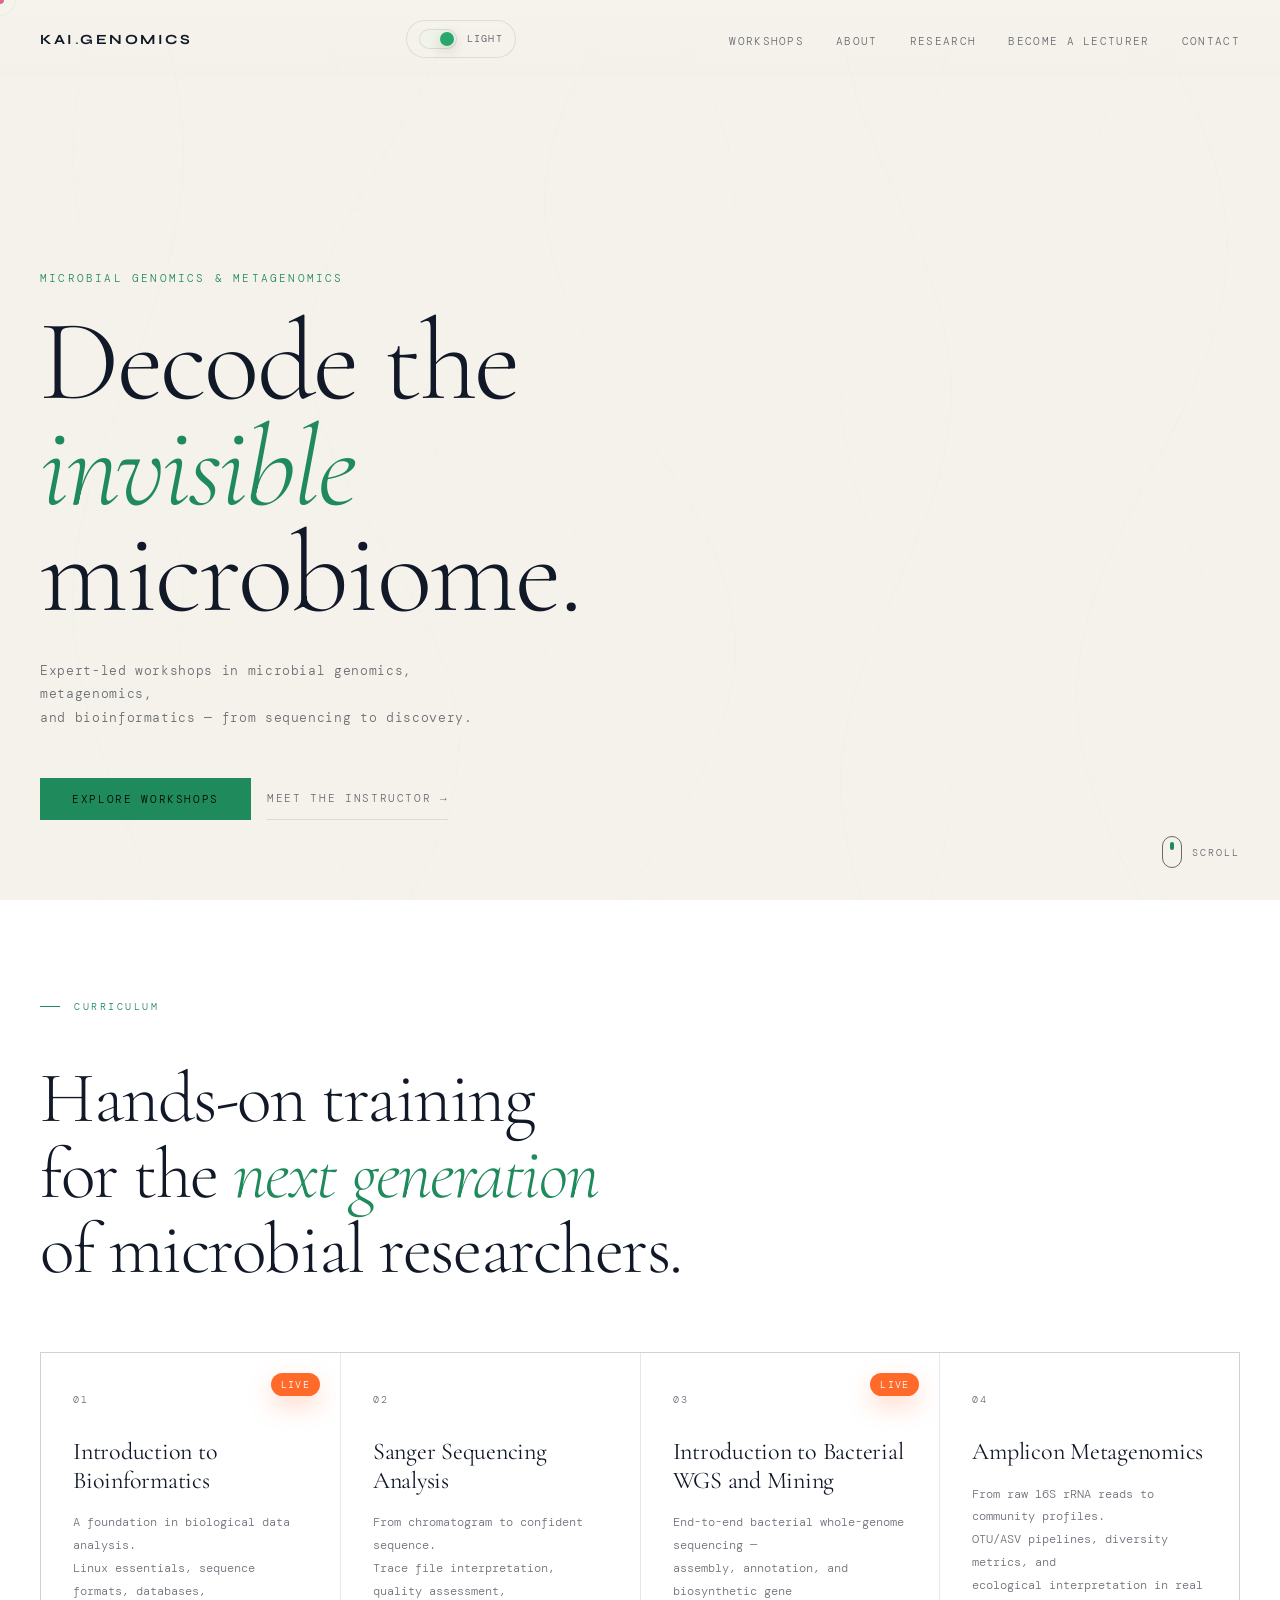
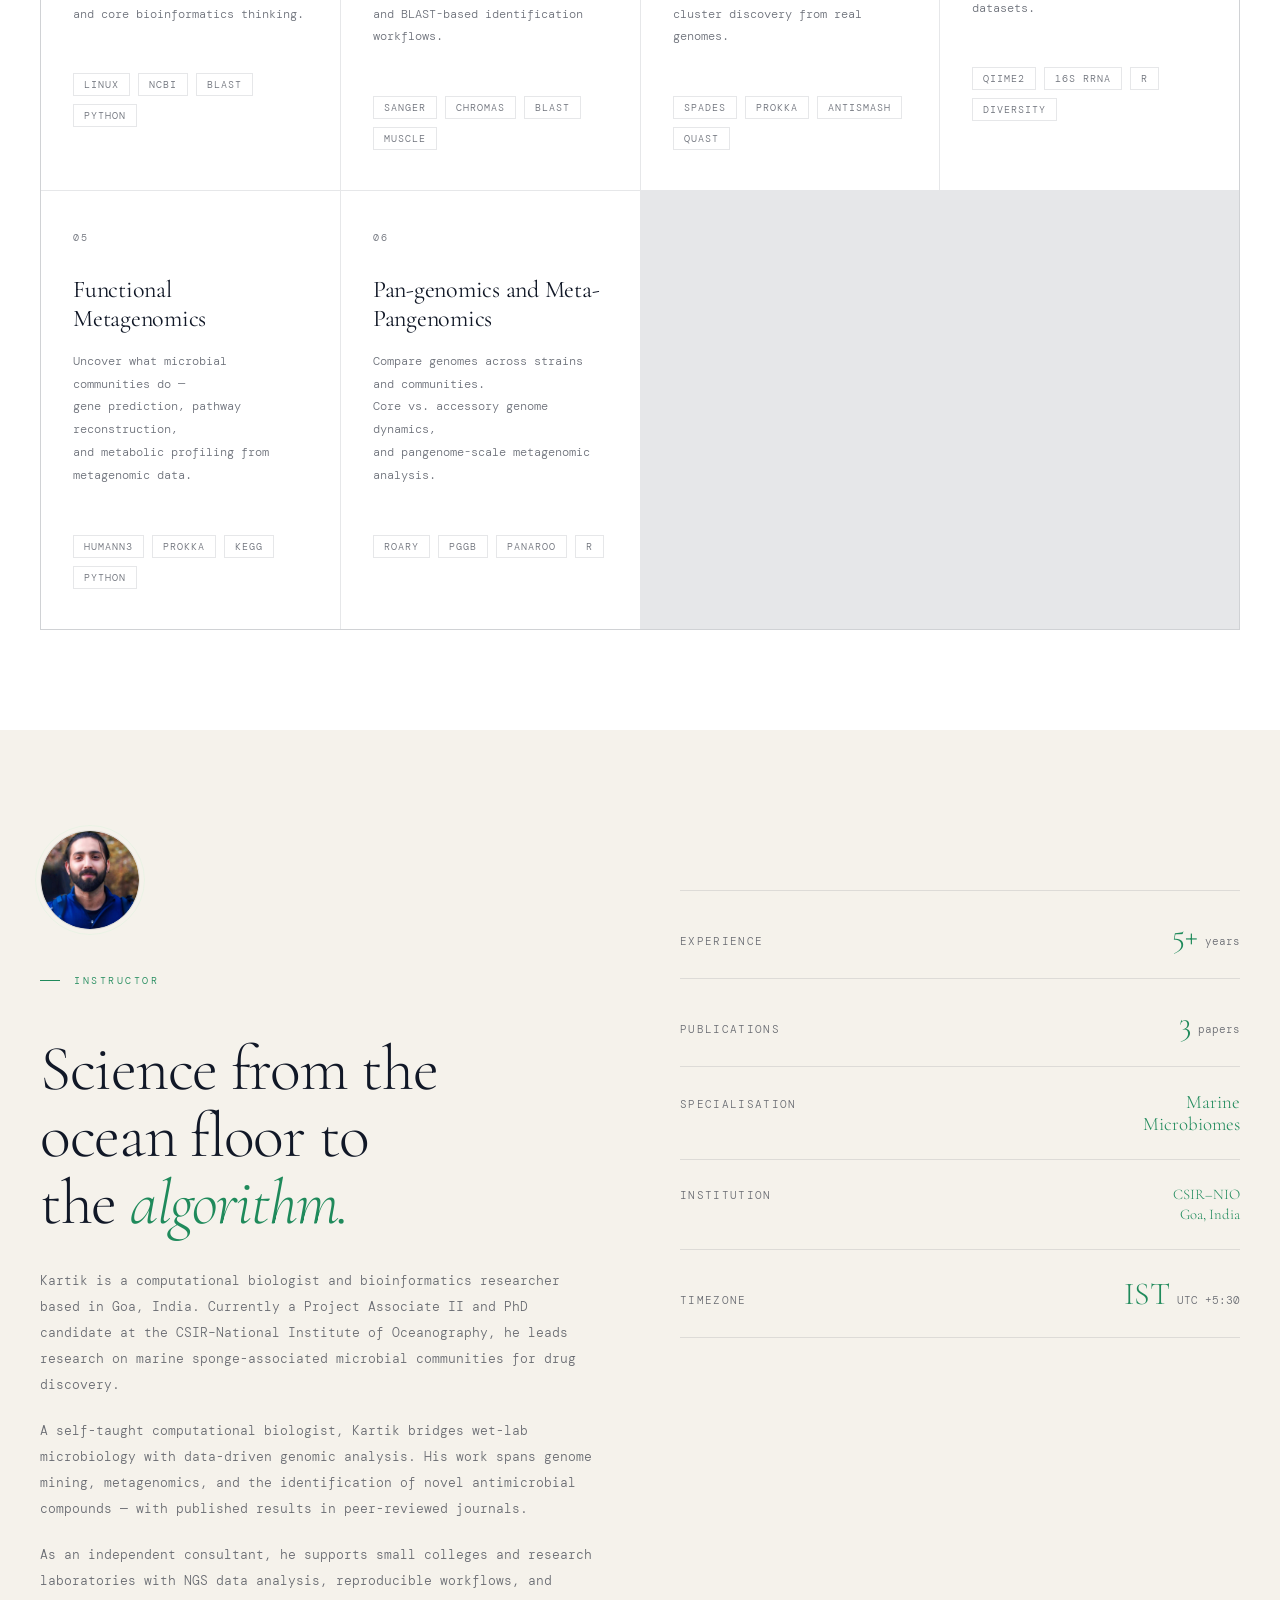
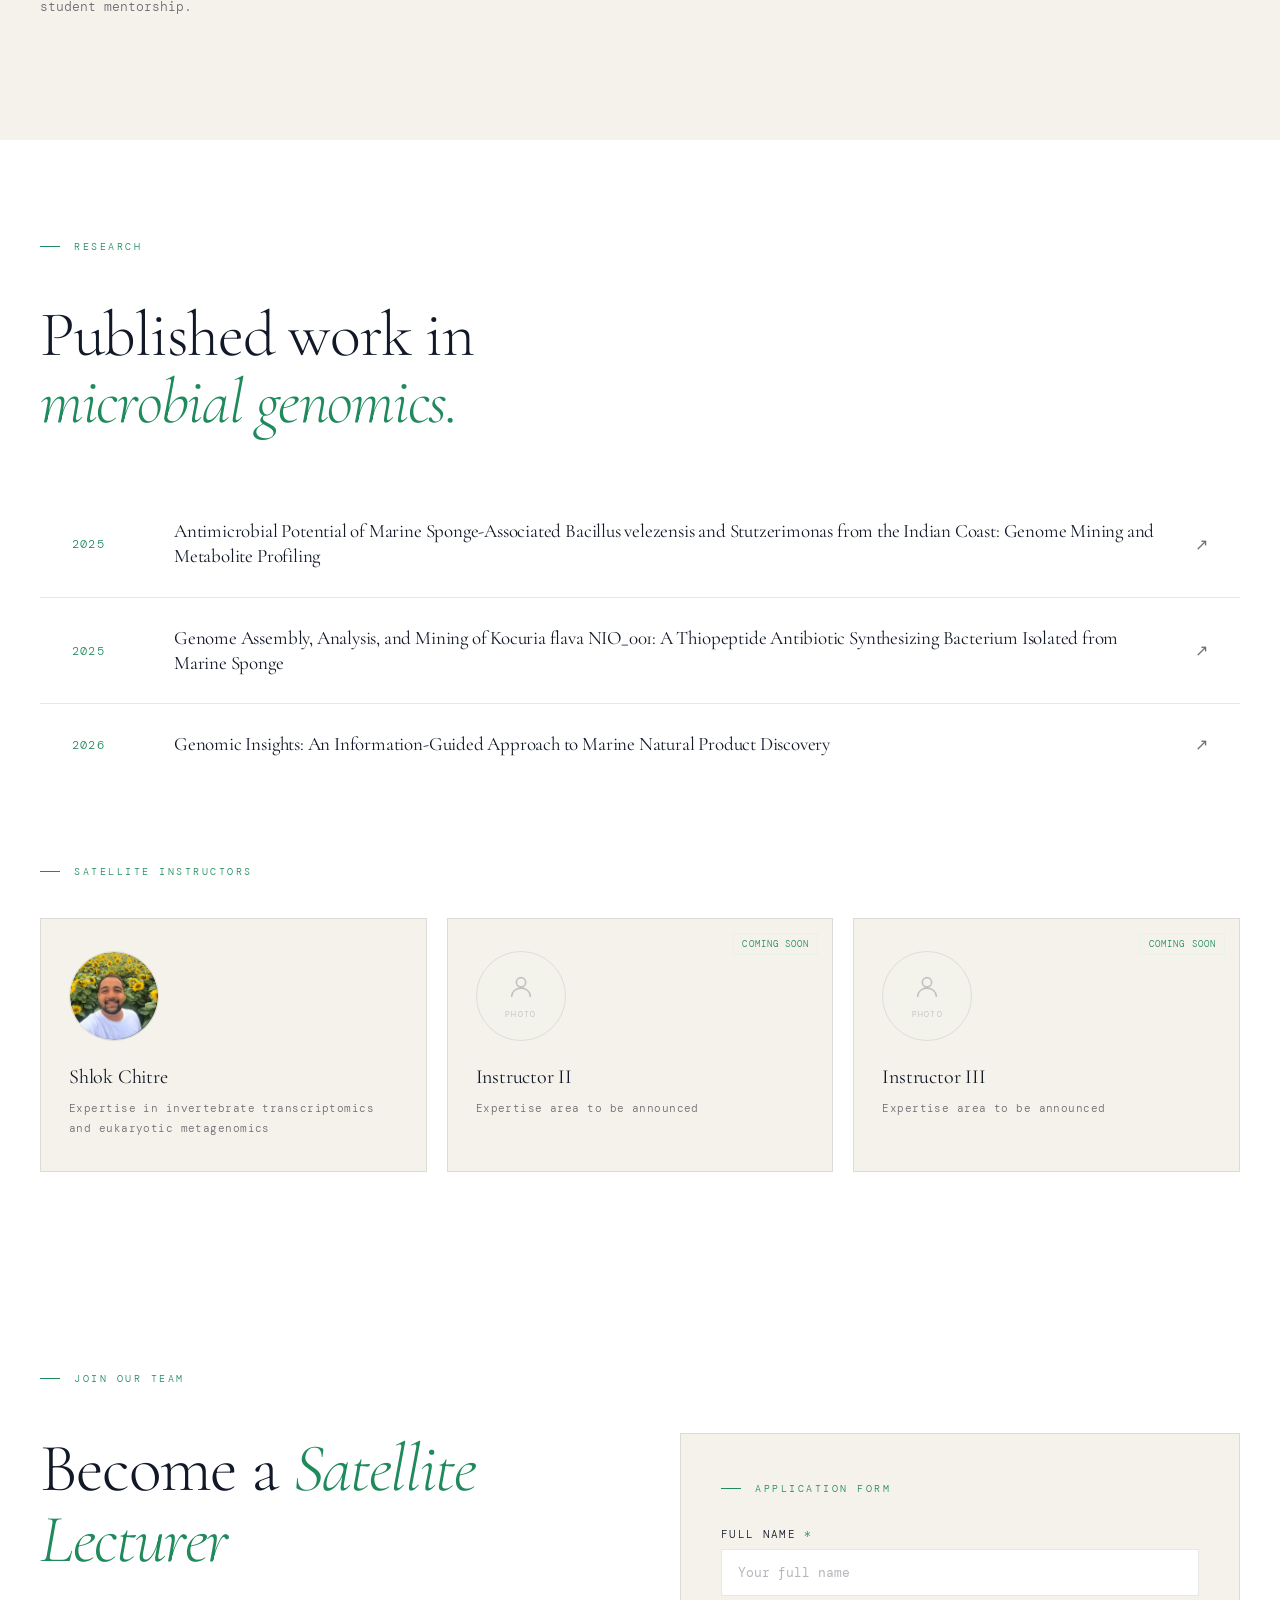
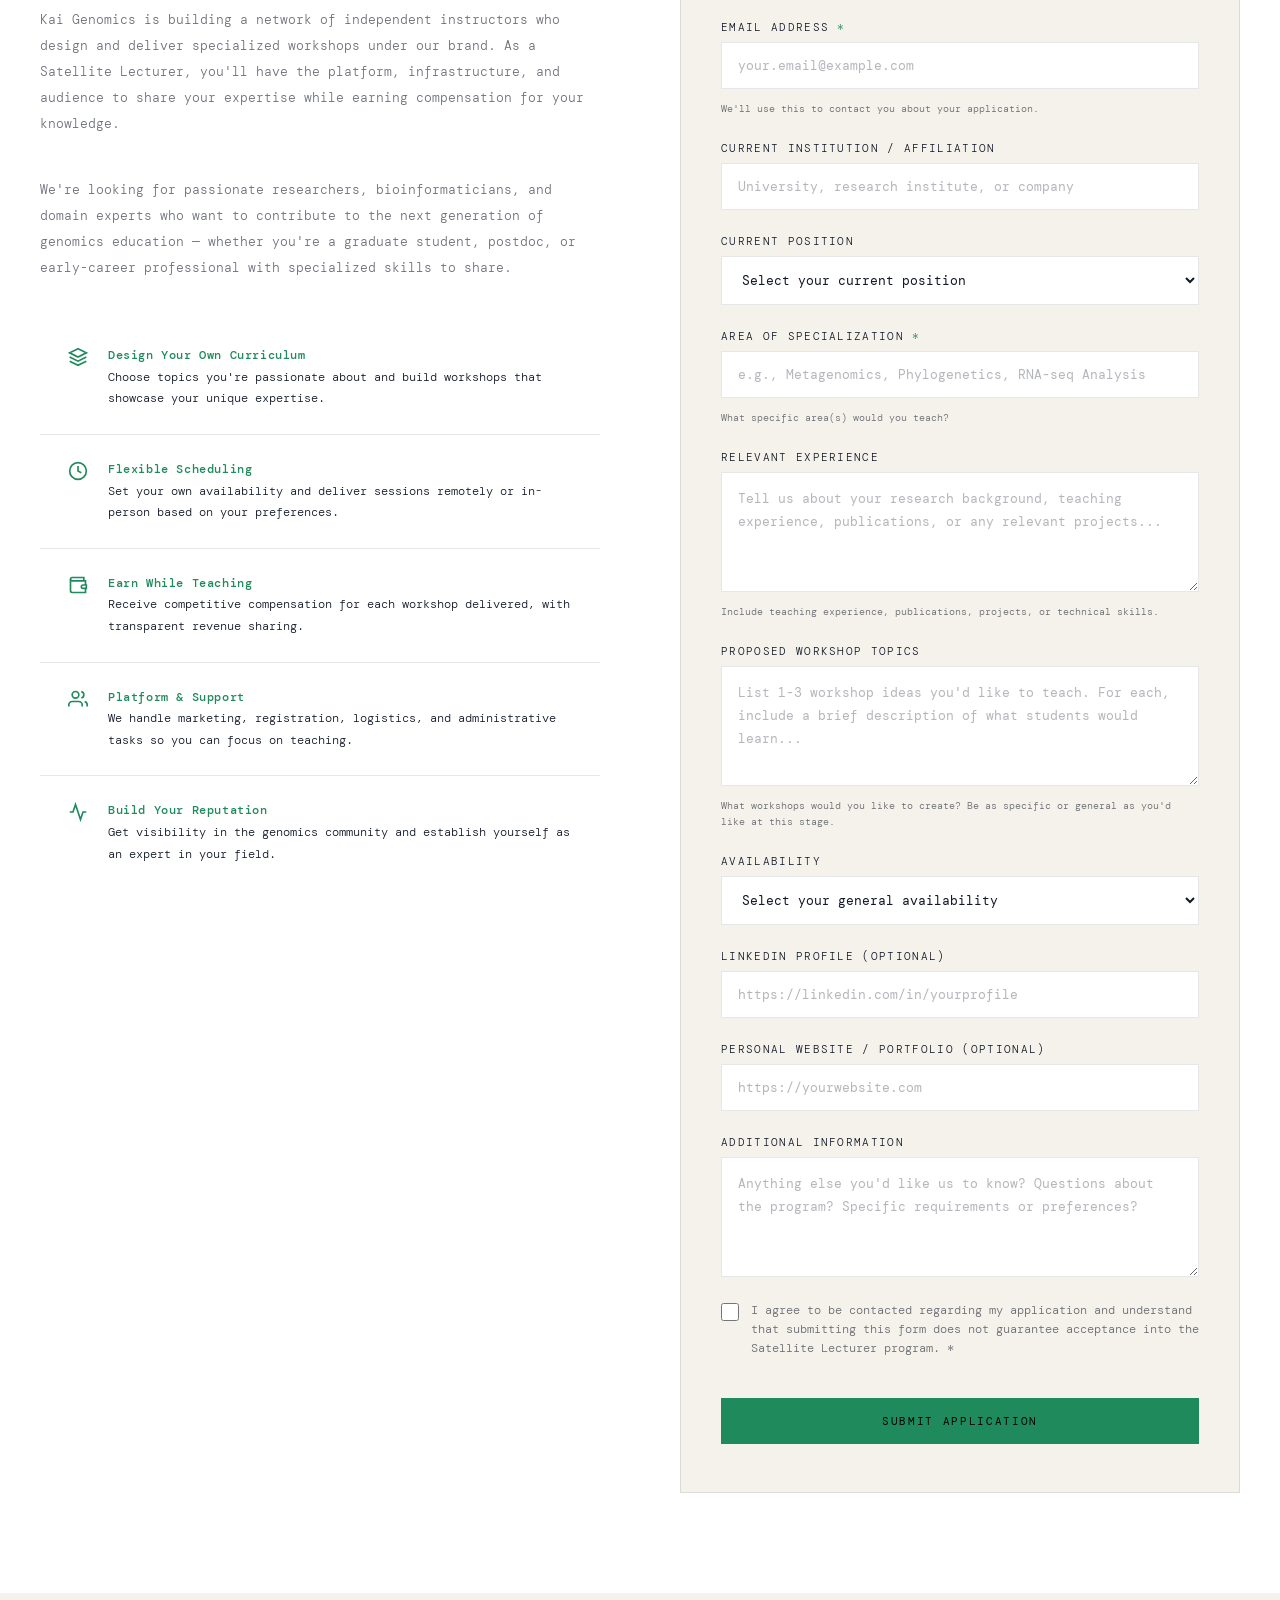
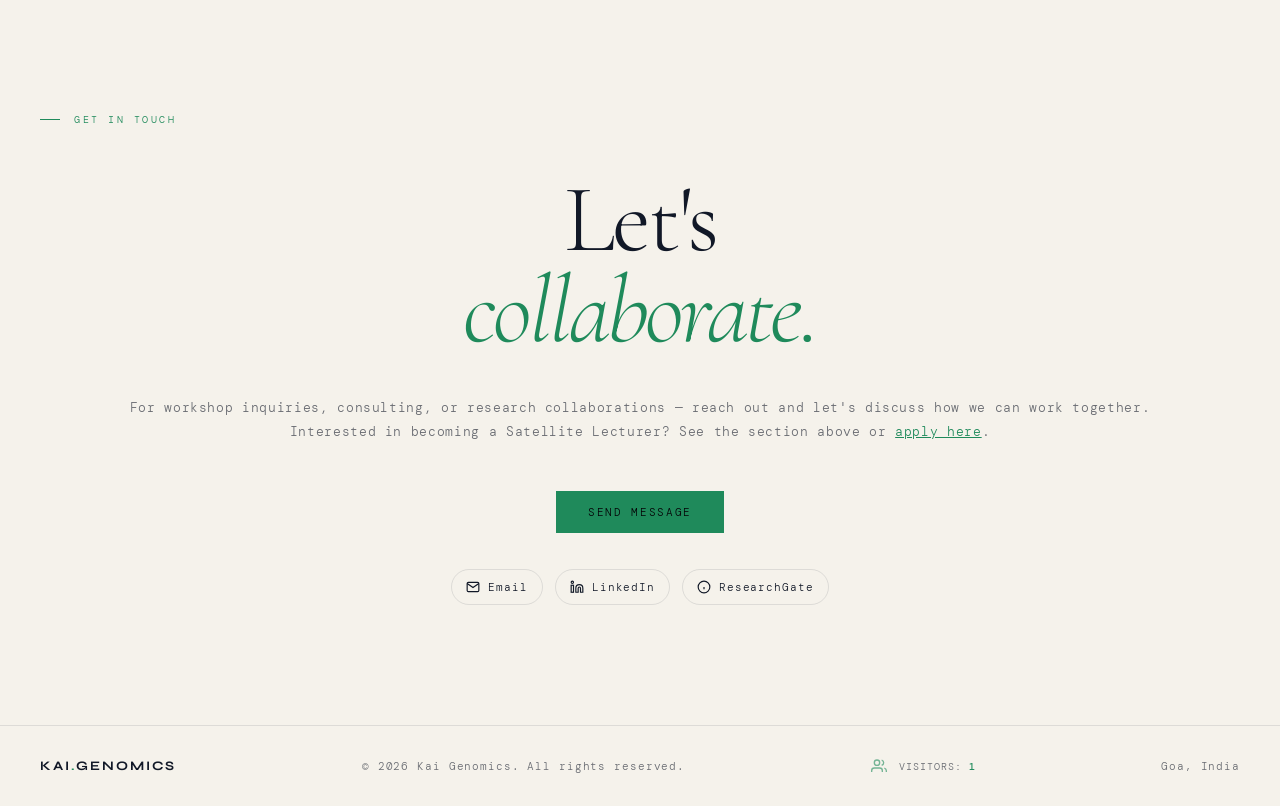
==== commit 9d2ece3d: "Update index.html" ====
--- a/index.html
+++ b/index.html
@@ -451,7 +451,7 @@
       <div class="stat-row reveal reveal-delay-1"><span class="stat-label">Publications</span><div><span class="stat-value">3</span><span class="stat-unit">papers</span></div></div>
       <div class="stat-row reveal reveal-delay-2"><span class="stat-label">Specialisation</span><div style="text-align:right"><span class="stat-value" style="font-size:18.9px;letter-spacing:0">Marine<br/>Microbiomes</span></div></div>
       <div class="stat-row reveal reveal-delay-3"><span class="stat-label">Institution</span><div style="text-align:right"><span class="stat-value" style="font-size:14.7px;letter-spacing:0;line-height:1.4">CSIR–NIO<br/>Goa, India</span></div></div>
-      <div class="stat-row reveal reveal-delay-4"><span class="stat-label">Timezone overlap</span><div><span class="stat-value">4h</span><span class="stat-unit">PST / EST</span></div></div>
+      <div class="stat-row reveal reveal-delay-4"><span class="stat-label">Timezone</span><div><span class="stat-value">IST</span><span class="stat-unit">UTC +5:30</span></div></div>
     </div>
   </section>
 
@@ -907,7 +907,7 @@
         </div>
       </div>
       <div id="form-google" style="display:none;">
-        <iframe src="https://docs.google.com/forms/d/e/1FAIpQLScJbt1O9hQzKwYAUIhMcWYZK0bhxsNG4w20OggnDPdTQWisgg/viewform?embedded=true" width="100%" height="680" frameborder="0" marginheight="0" marginwidth="0" style="border:none;display:block;">Loading…</iframe>
+        <iframe id="form-google-iframe" src="" width="100%" height="680" frameborder="0" marginheight="0" marginwidth="0" style="border:none;display:block;">Loading…</iframe>
       </div>
       <p class="register-note">All workshops include course materials, datasets, and post-workshop support. Payment details provided upon registration.</p>
     </div>
@@ -1090,8 +1090,19 @@
   renderInterestPanel(id);
   const formGoogle = document.getElementById('form-google');
   const formPlaceholder = document.getElementById('form-placeholder');
-  if (id === 'bacterial_wgs') { formPlaceholder.style.display = 'none'; formGoogle.style.display = 'block'; }
-  else { formPlaceholder.style.display = 'block'; formGoogle.style.display = 'none'; }
+  const formIframe = document.getElementById('form-google-iframe');
+  const formUrls = {
+    intro_bio: 'https://docs.google.com/forms/d/e/1FAIpQLSdBIkRHXa6CQytavrtTegIRa4DJd0t3hS_IAS4JlskDc_A_0Q/viewform?embedded=true',
+    bacterial_wgs: 'https://docs.google.com/forms/d/e/1FAIpQLScJbt1O9hQzKwYAUIhMcWYZK0bhxsNG4w20OggnDPdTQWisgg/viewform?embedded=true'
+  };
+  if (formUrls[id]) {
+    formIframe.src = formUrls[id];
+    formPlaceholder.style.display = 'none';
+    formGoogle.style.display = 'block';
+  } else {
+    formPlaceholder.style.display = 'block';
+    formGoogle.style.display = 'none';
+  }
   document.body.classList.add('detail-open');
   window.scrollTo({ top: 0, behavior: 'instant' });
   const dp = document.getElementById('detail-page');
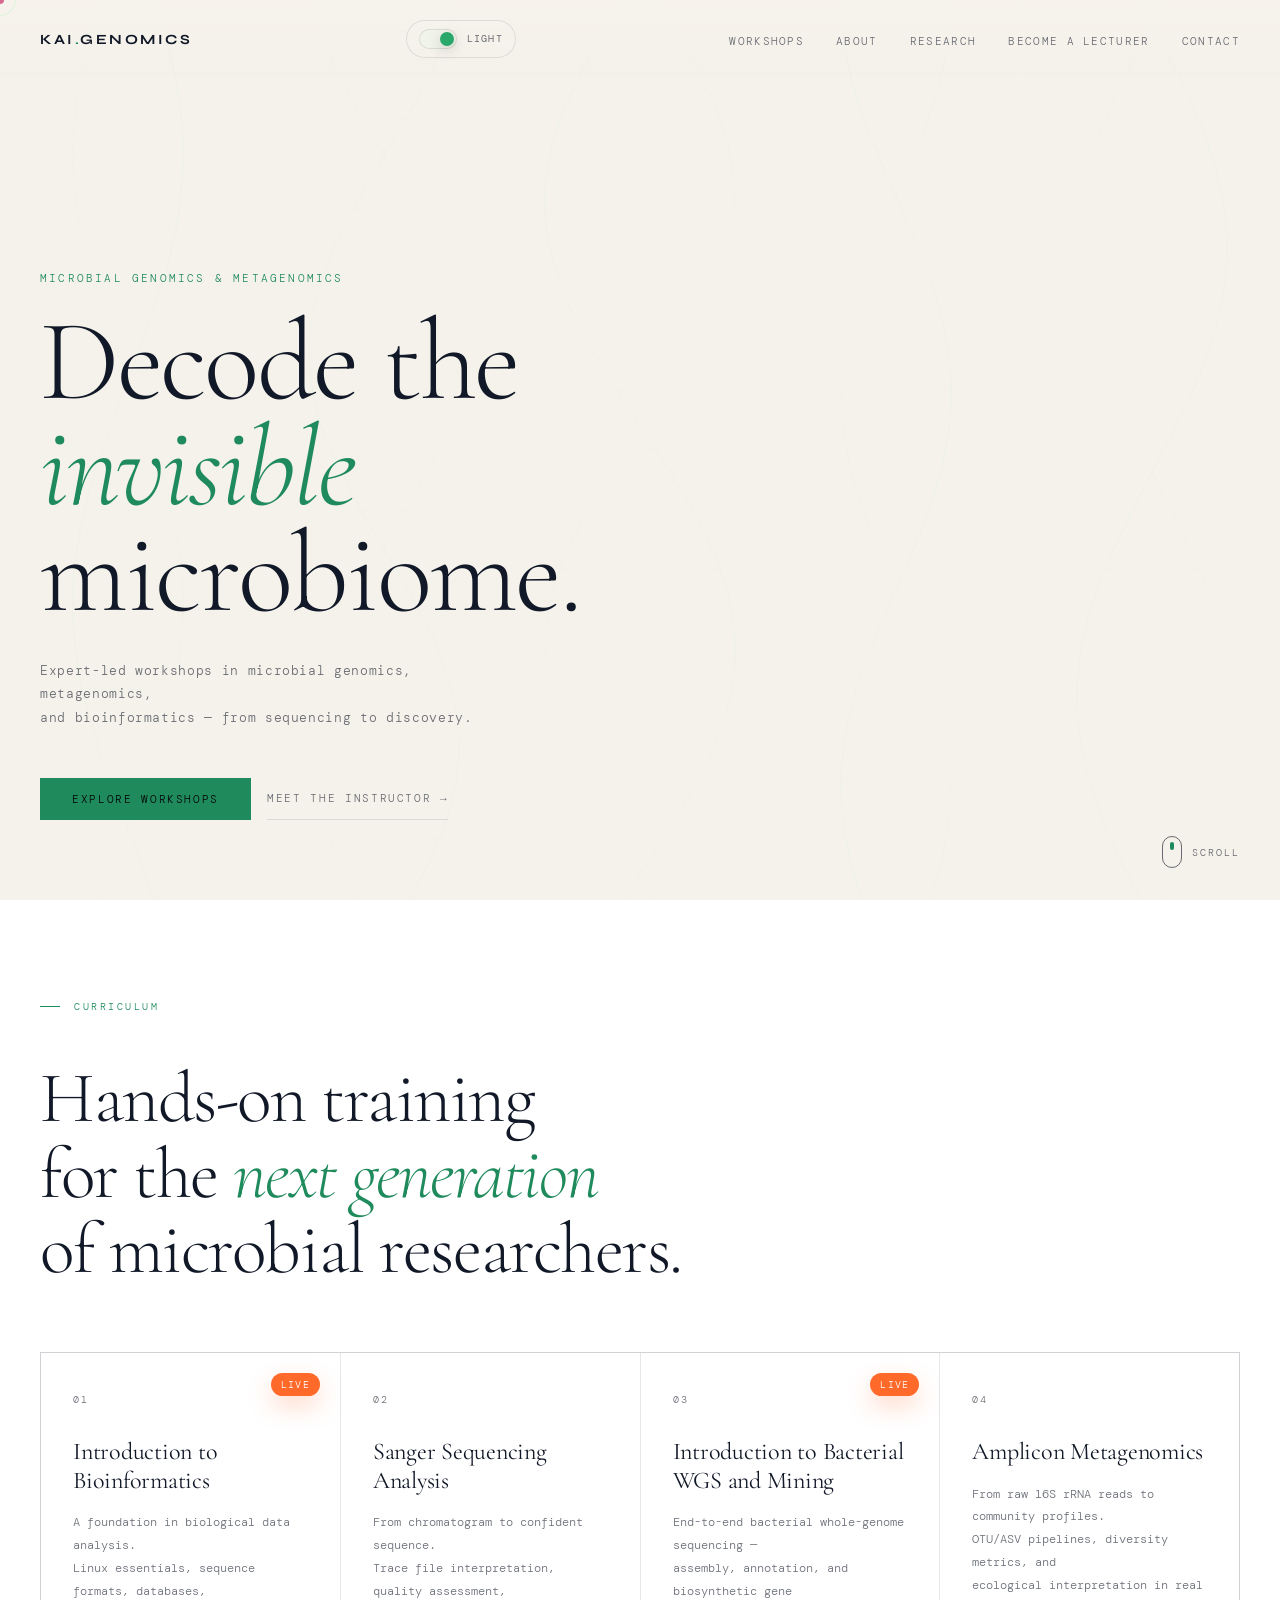
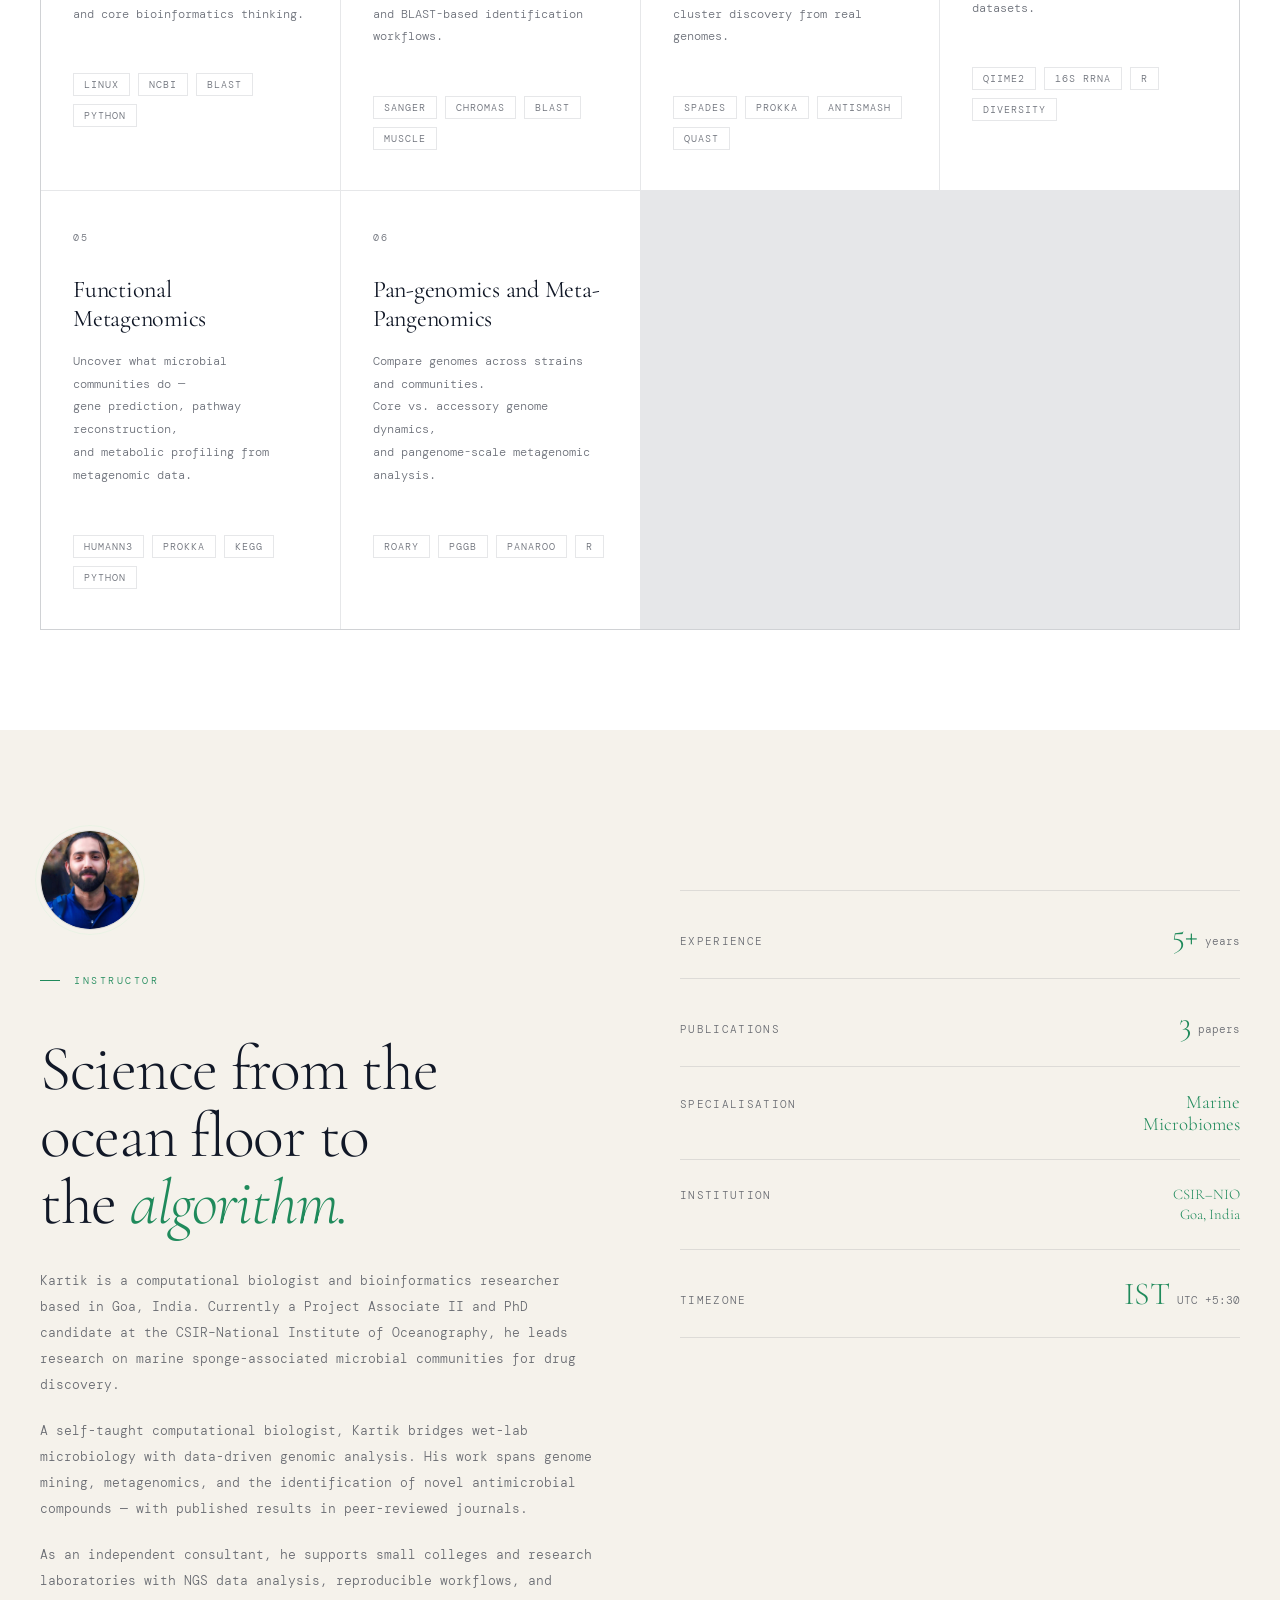
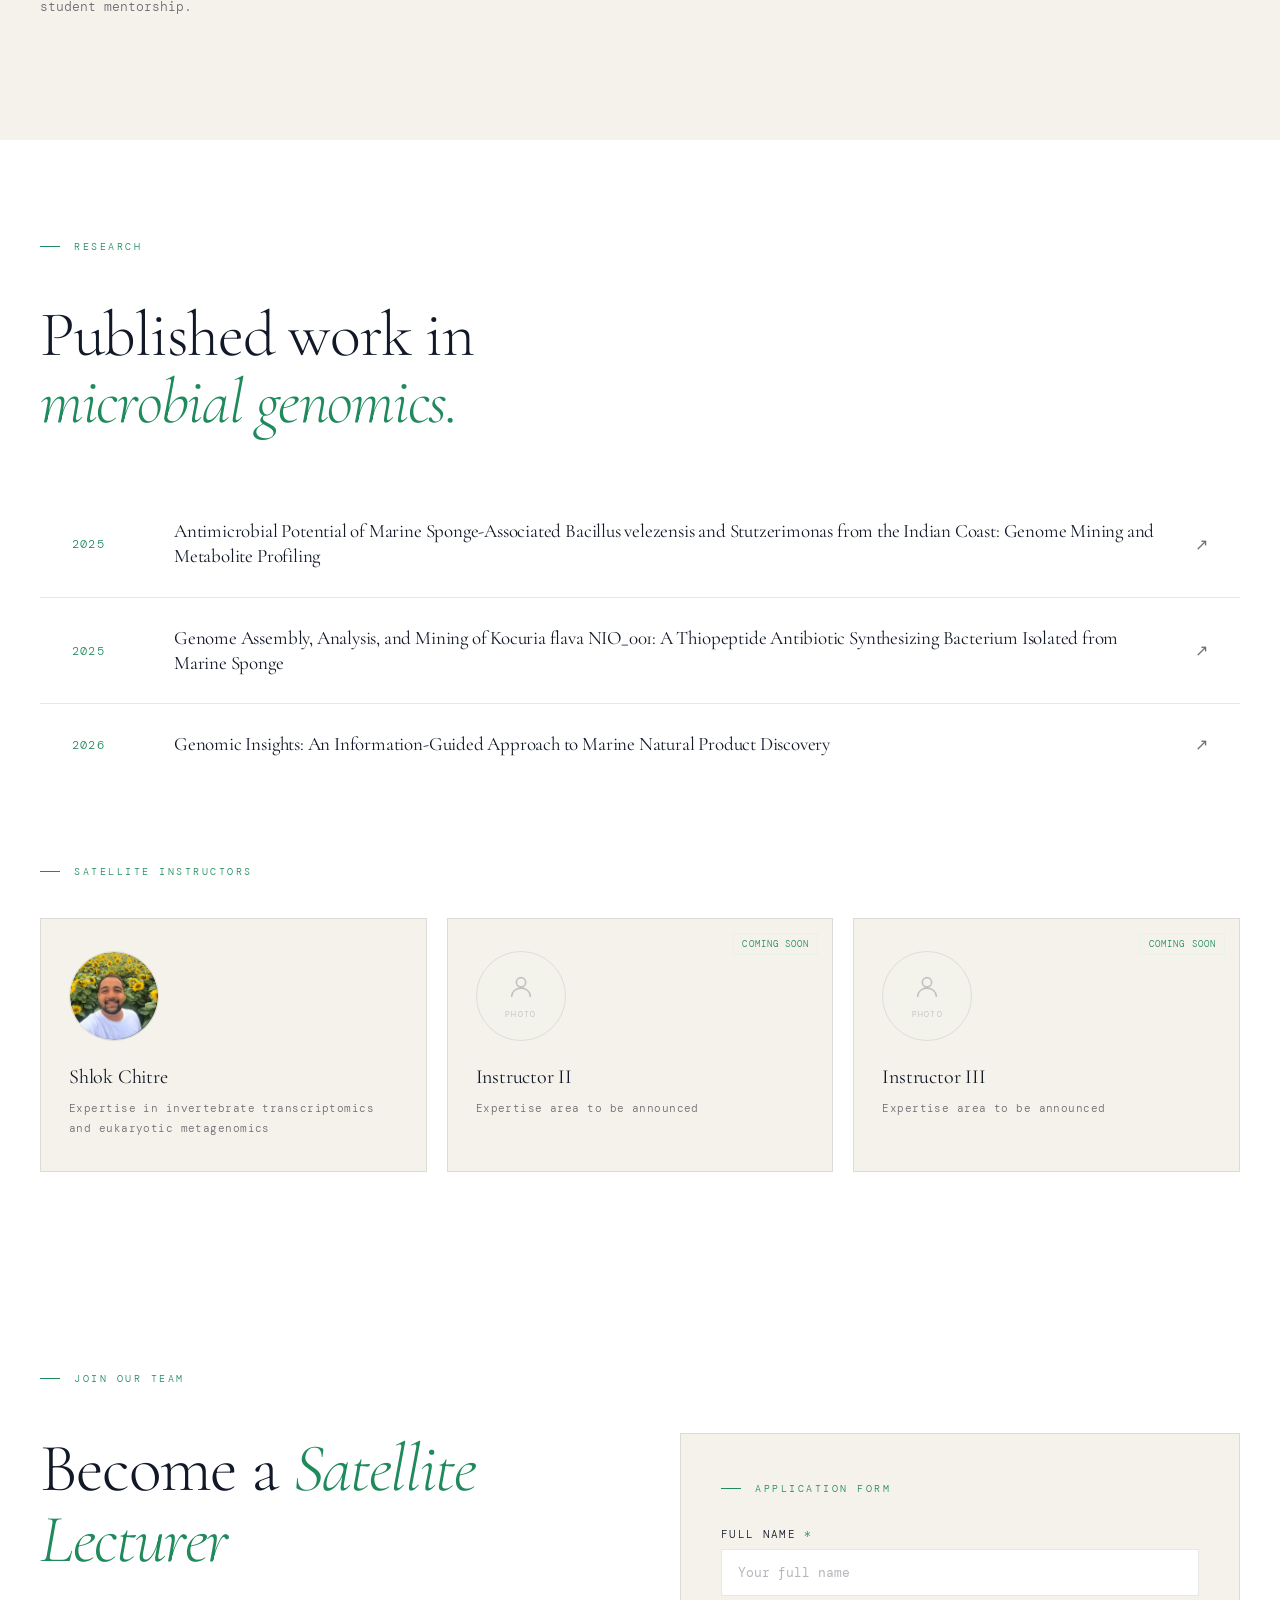
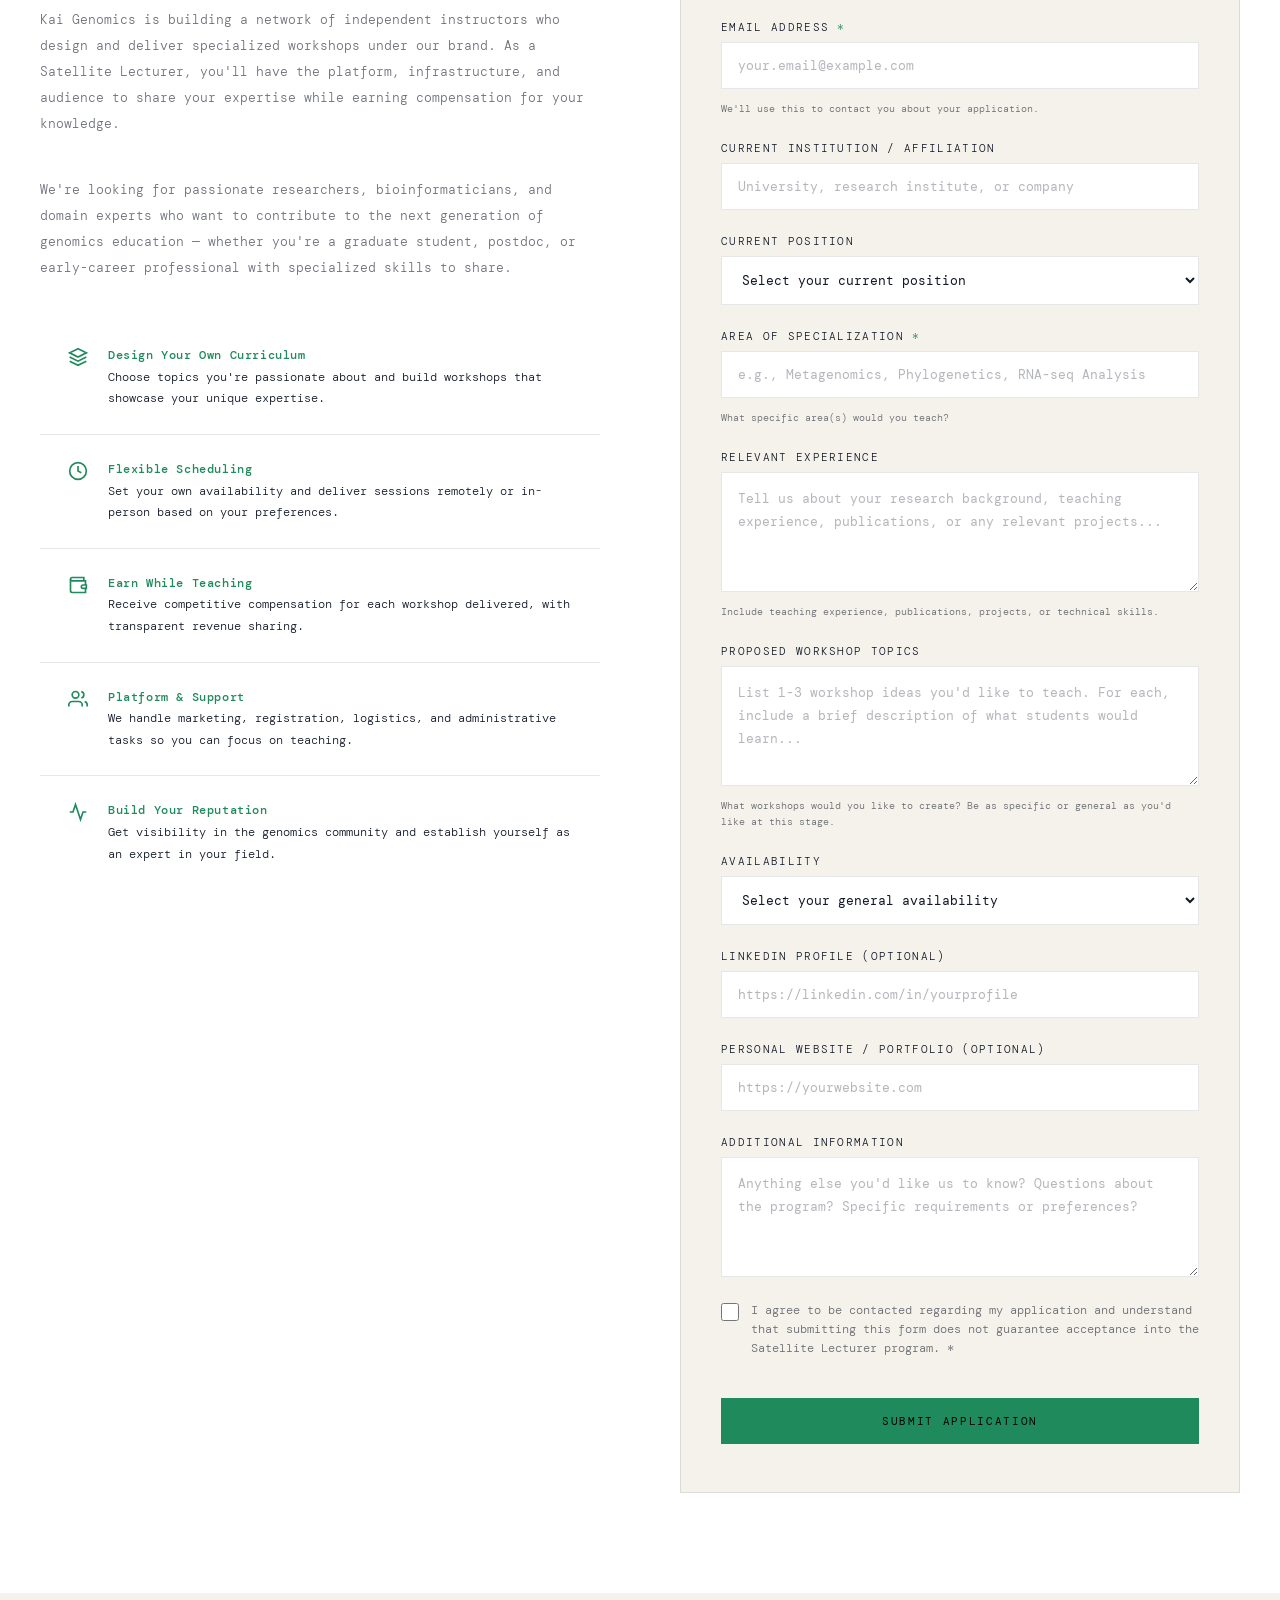
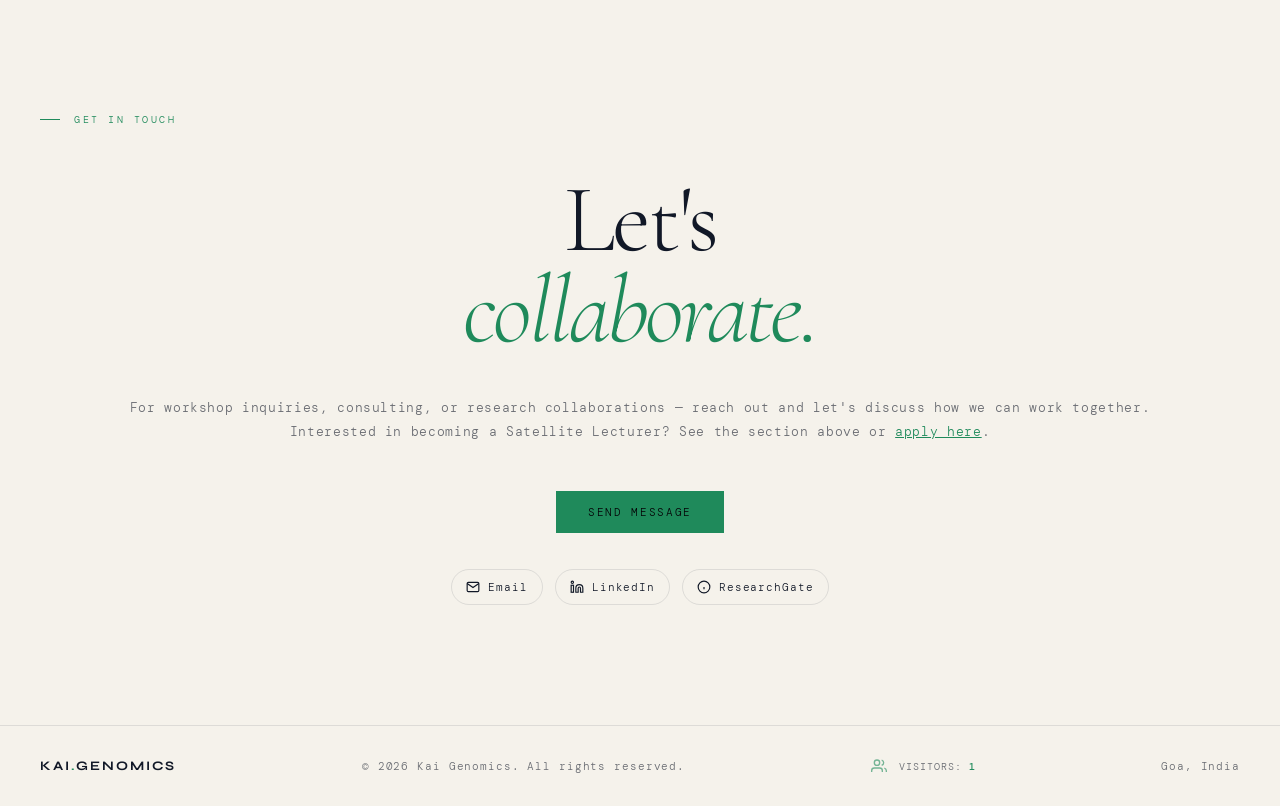
==== commit 32c57feb: "Update index.html" ====
--- a/index.html
+++ b/index.html
@@ -907,7 +907,7 @@
         </div>
       </div>
       <div id="form-google" style="display:none;">
-        <iframe id="form-google-iframe" src="" width="100%" height="680" frameborder="0" marginheight="0" marginwidth="0" style="border:none;display:block;">Loading…</iframe>
+        <iframe id="form-google-iframe" width="100%" height="680" frameborder="0" marginheight="0" marginwidth="0" allow="clipboard-write" style="border:none;display:block;">Loading…</iframe>
       </div>
       <p class="register-note">All workshops include course materials, datasets, and post-workshop support. Payment details provided upon registration.</p>
     </div>
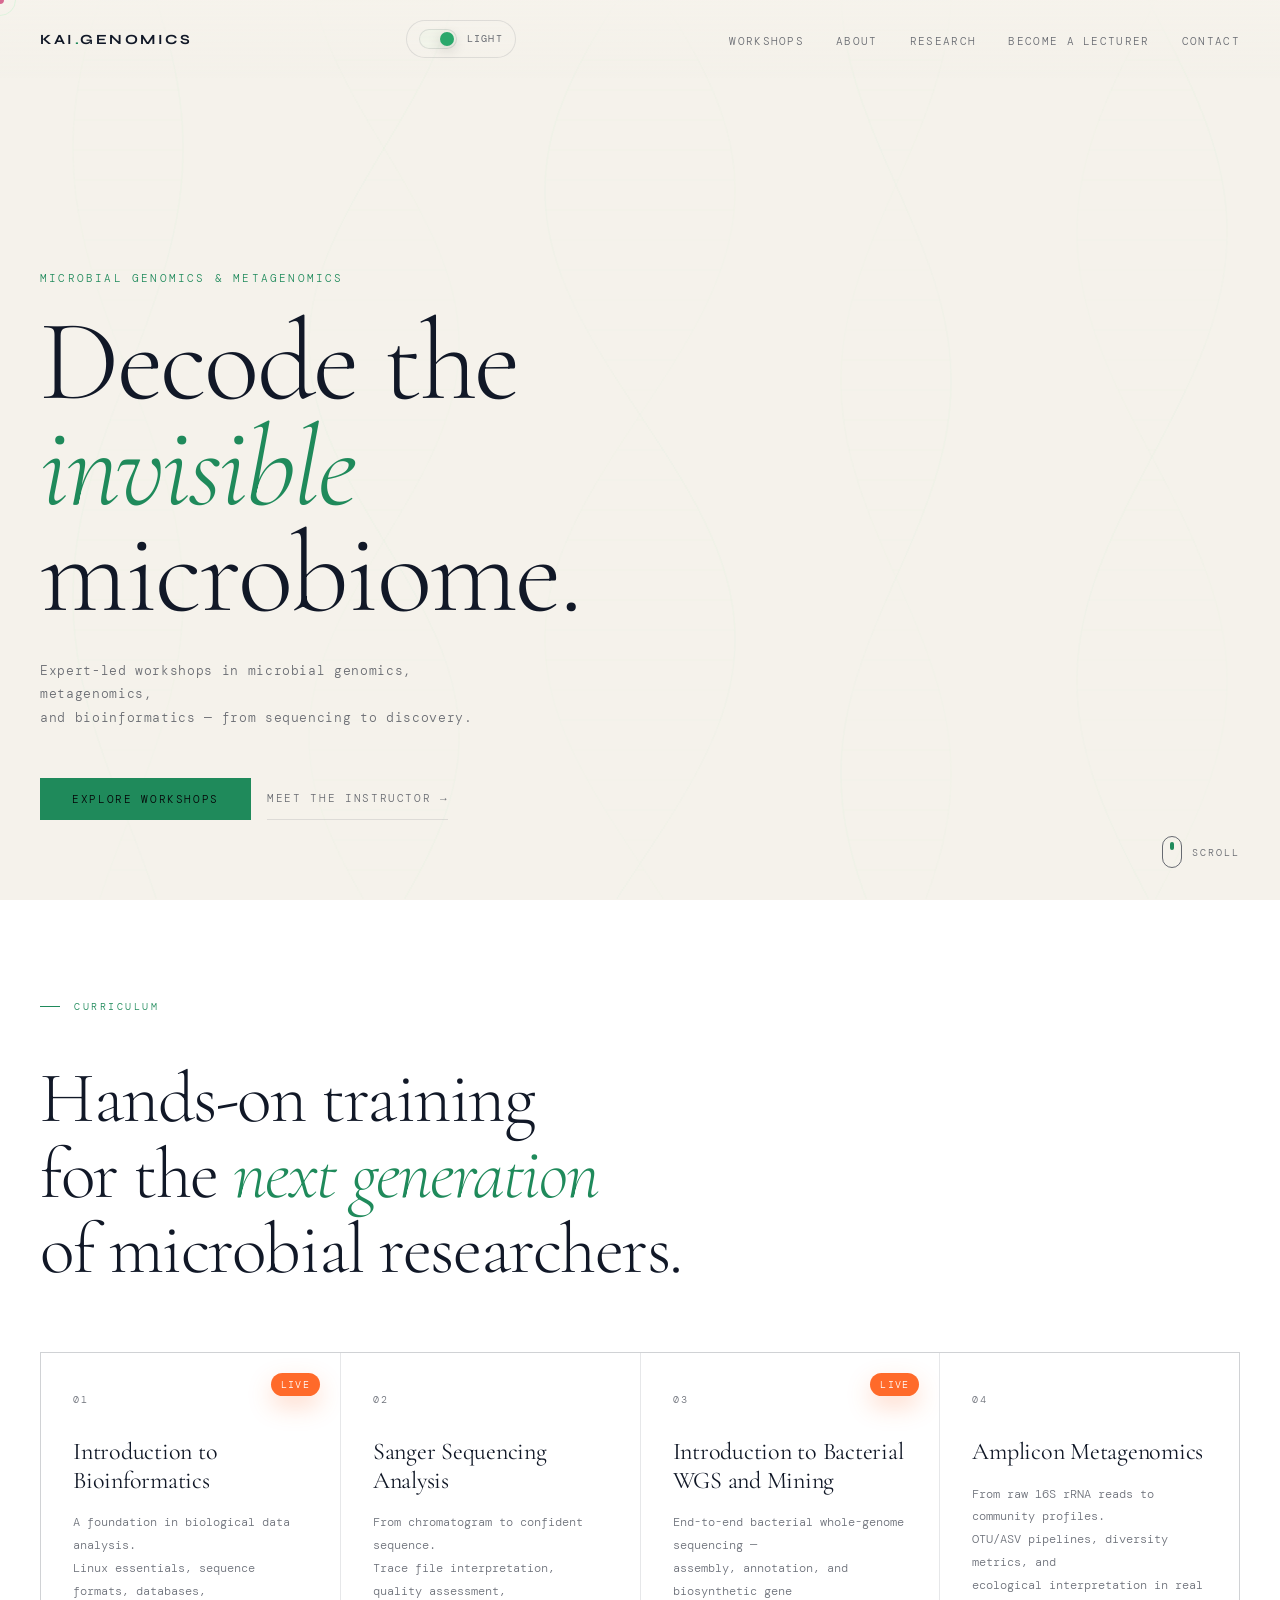
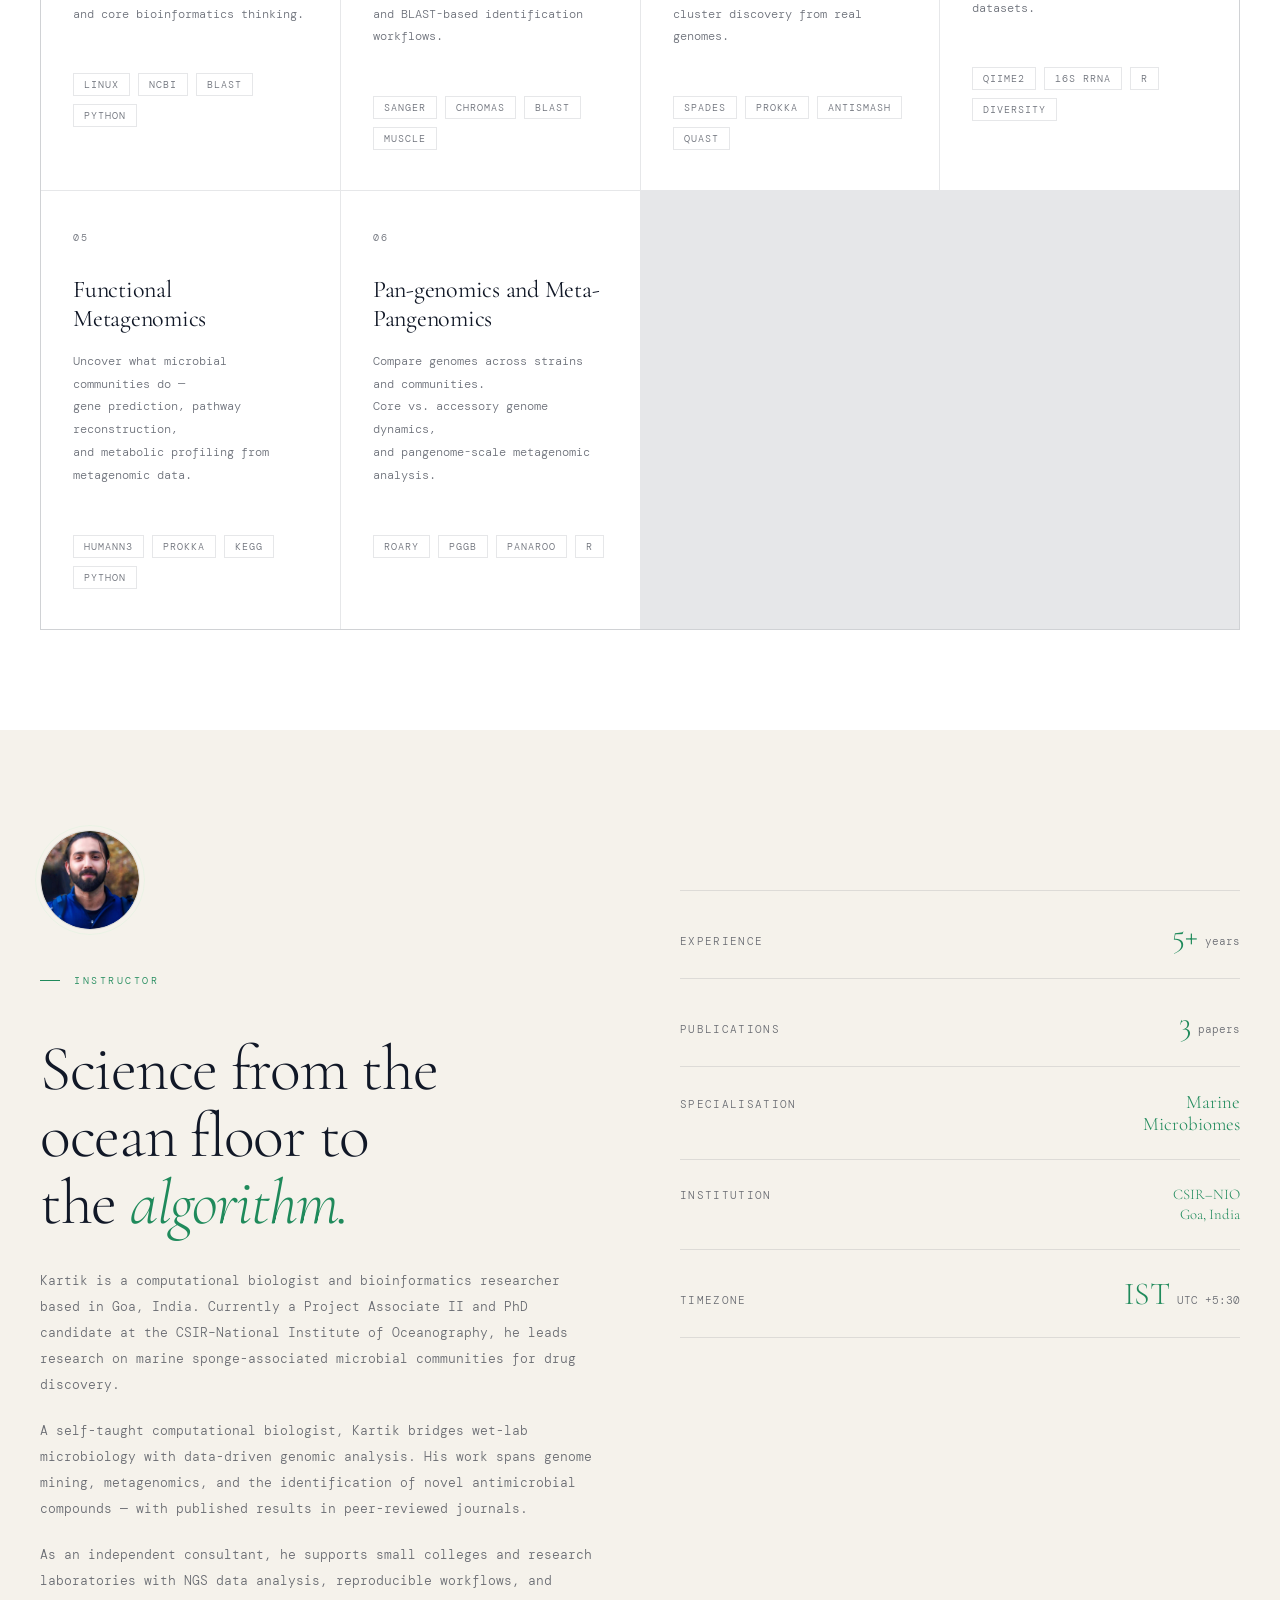
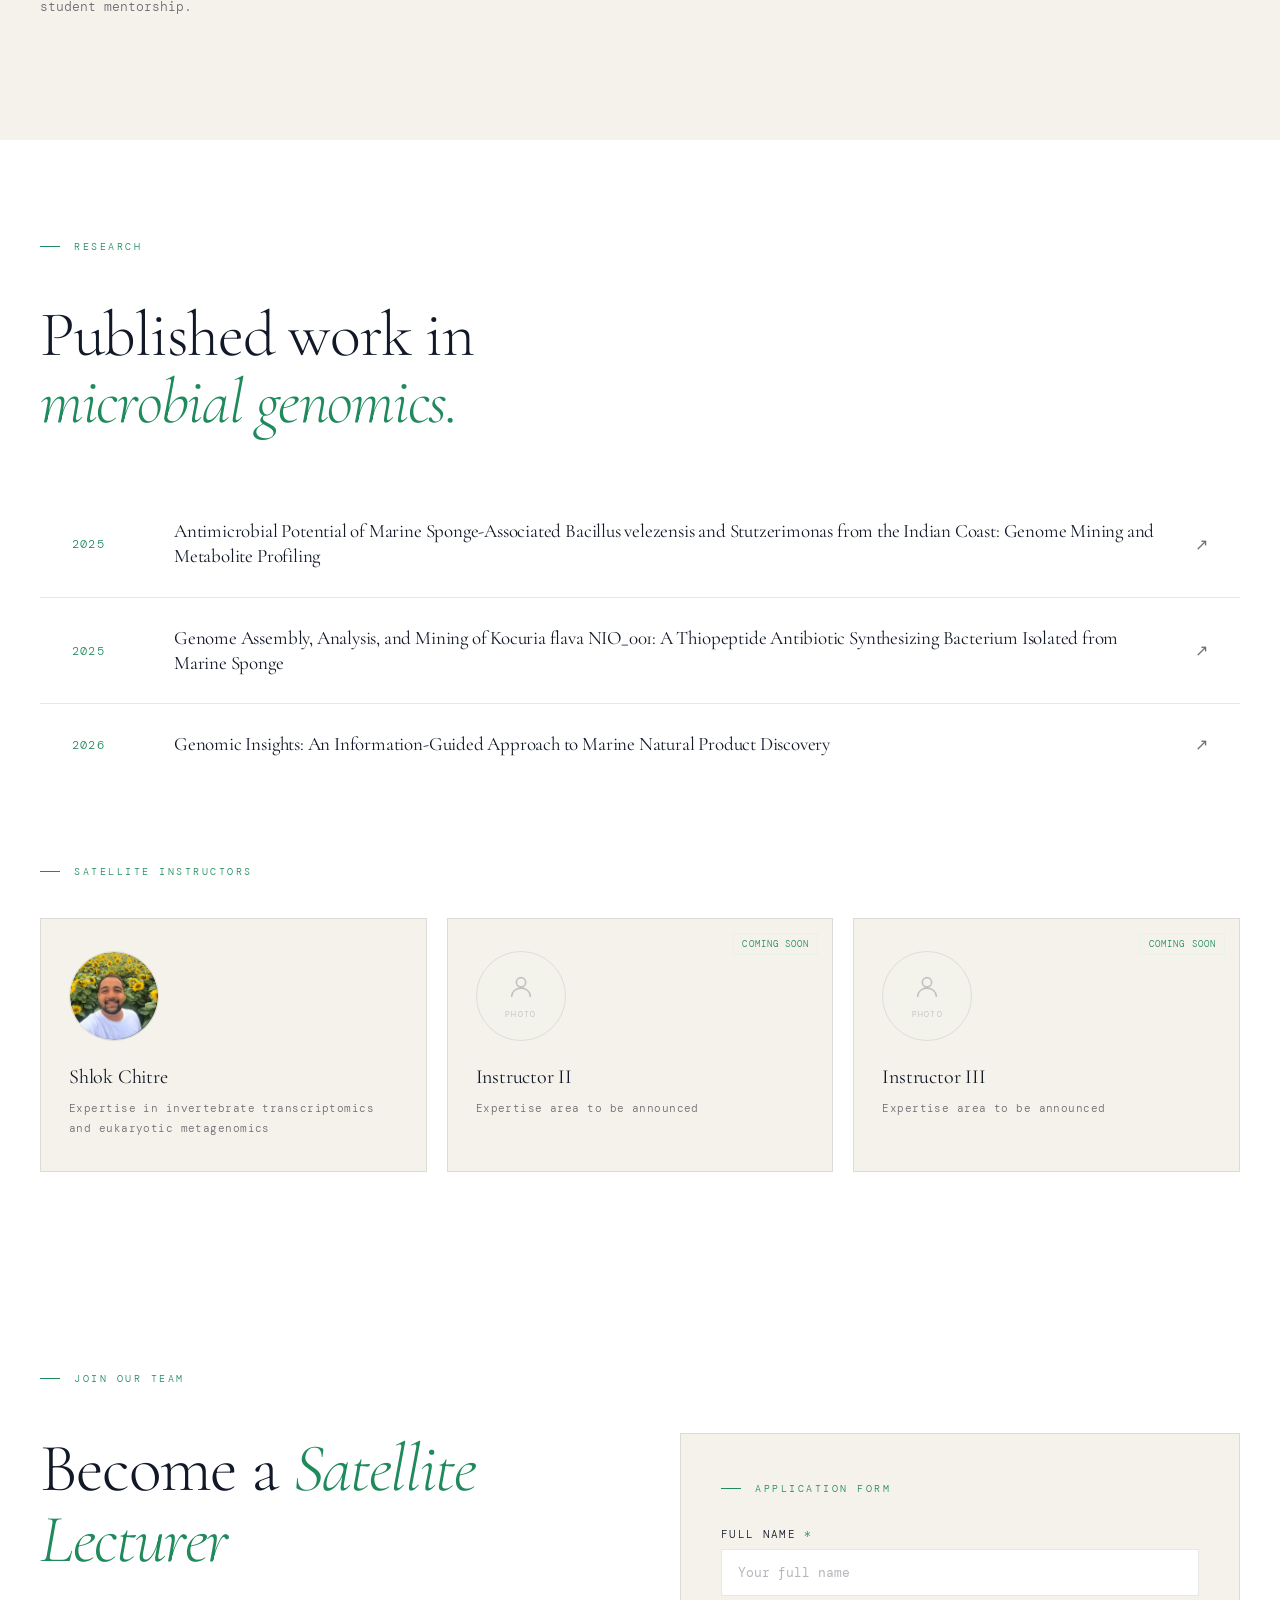
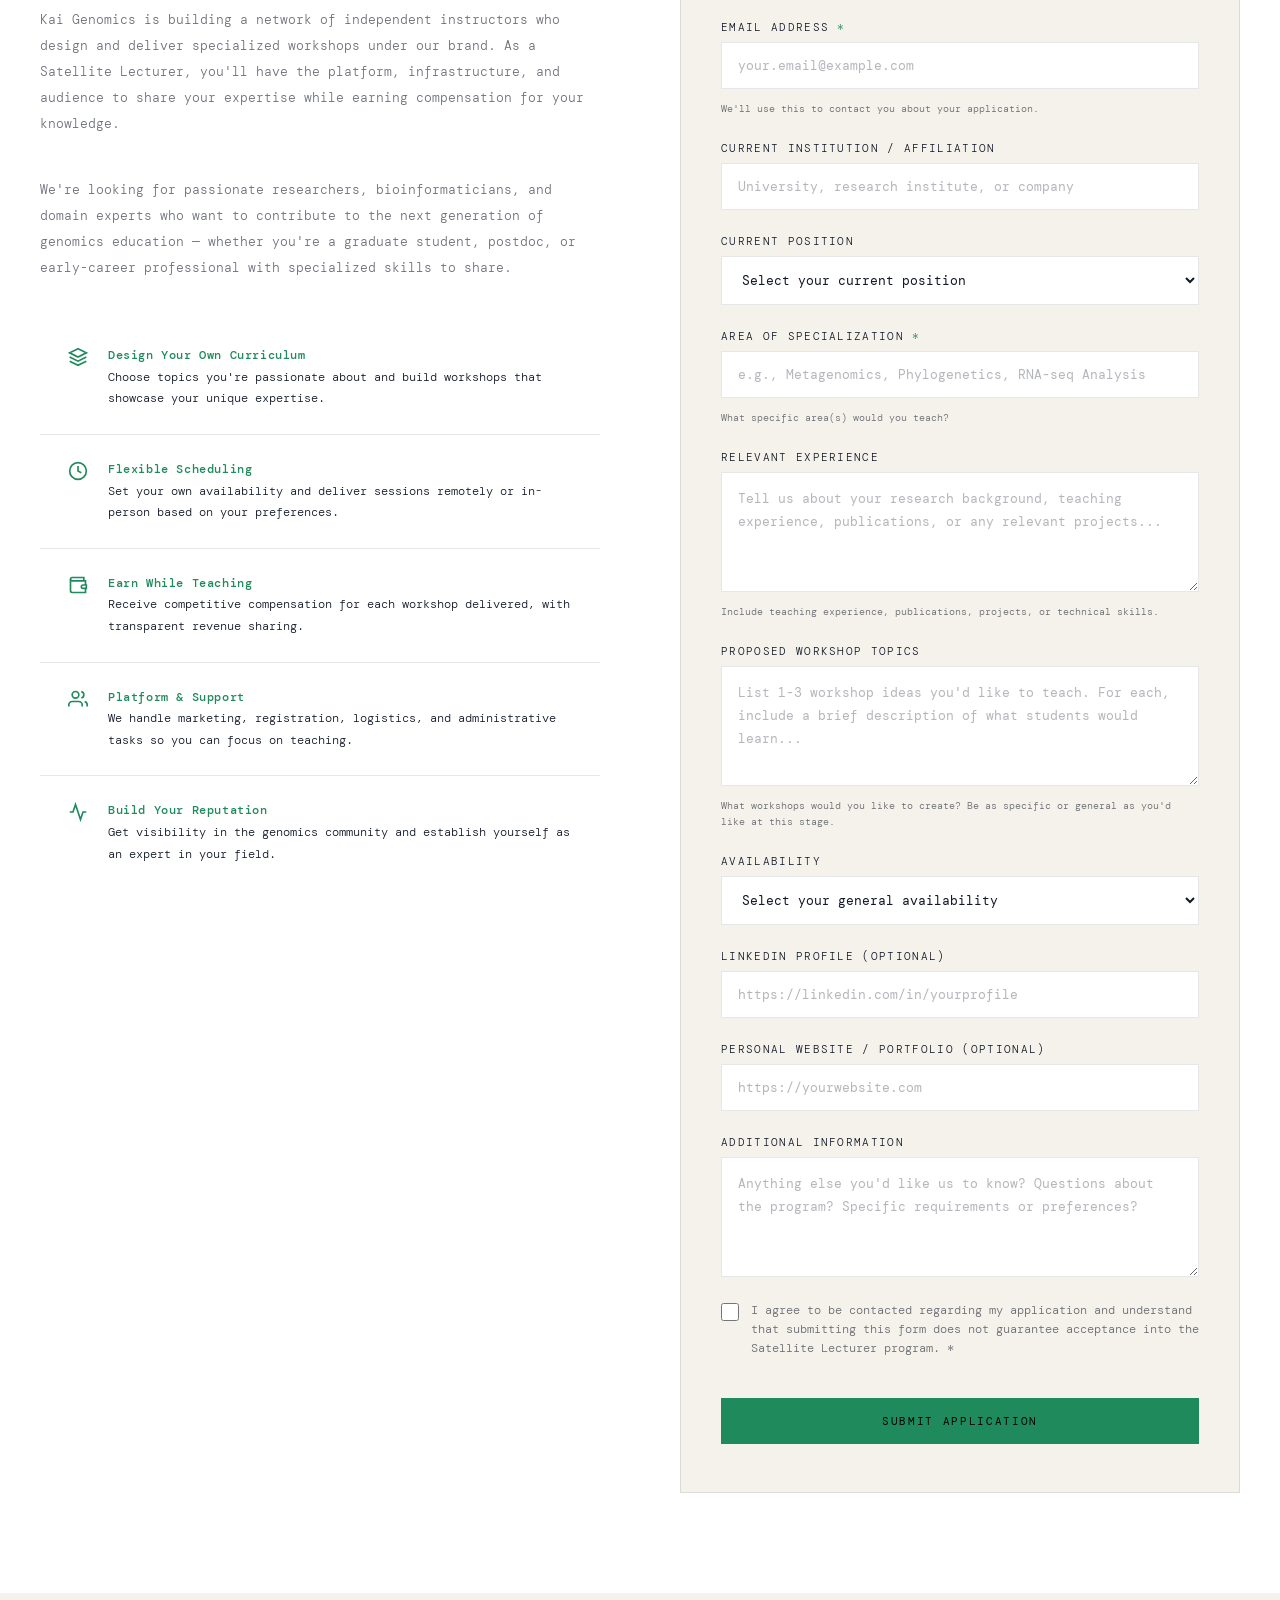
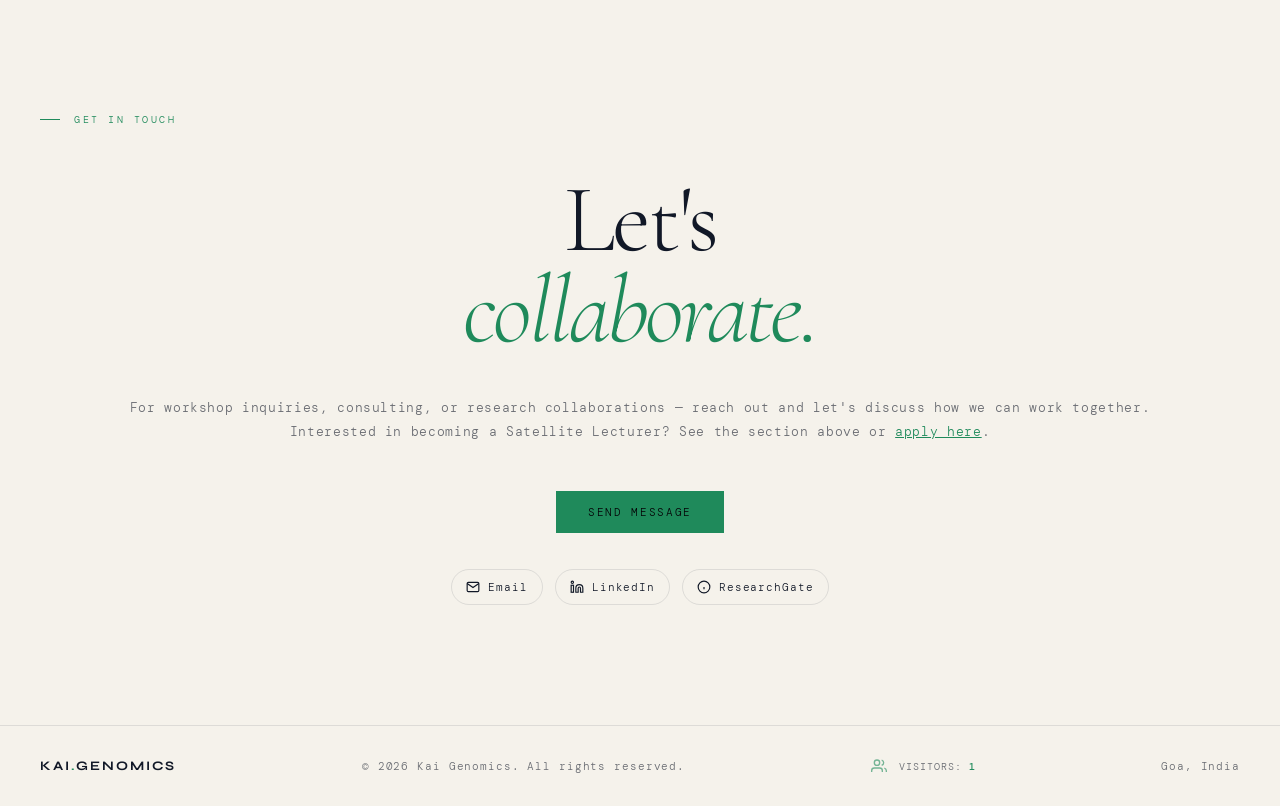
==== commit 936e1bec: "Update index.html" ====
--- a/index.html
+++ b/index.html
@@ -979,14 +979,15 @@
   intro_bio: {
     number:"01", title:"Introduction to\n<em>Bioinformatics</em>",
     duration:"2 Days", level:"Beginner", format:"Remote / In-person",
-    overview:"A gentle but thorough entry point into the world of bioinformatics. This workshop equips complete beginners with the conceptual foundations and practical skills needed to navigate biological databases, work in the Linux command line, and run fundamental sequence analysis tasks — no prior coding experience required.",
+    overview:"This workshop focuses on understanding bioinformatics concepts using intuitive examples and visual tools—no prior coding experience required.",
     prerequisites:["Basic understanding of molecular biology and genetics","Familiarity with DNA, RNA, and protein concepts","Access to a computer (Windows, Mac, or Linux)","No prior programming experience required"],
     modules:[
-      {name:"What is Bioinformatics?",desc:"The role of computation in modern biology. Overview of sequencing technologies, data types, and the bioinformatics workflow from raw data to discovery."},
-      {name:"Linux & Command Line Basics",desc:"Navigating the file system, writing and running shell commands, managing files, and setting up conda environments for reproducible analysis."},
-      {name:"Biological Databases & File Formats",desc:"Exploring NCBI, UniProt, and Ensembl. Understanding FASTA, FASTQ, GFF, and GenBank file formats and how to retrieve and parse them."},
-      {name:"Sequence Similarity & BLAST",desc:"Principles of pairwise alignment, BLAST algorithms, interpreting E-values and bit scores, and running local BLAST searches."},
-      {name:"Introduction to Python for Biology",desc:"Writing simple Python scripts to parse sequences, automate repetitive tasks, and interact with Biopython for sequence manipulation."},
+      {name:"What is Bioinformatics?",desc:"The role of computation in modern biology, including how DNA, RNA, and protein data are generated and how bioinformatics turns raw data into biological insight."},
+      {name:"Biological Data & File Formats",desc:"Understanding how biological information is stored using formats like FASTA and FASTQ, and how these formats organize sequences and associated data."},
+      {name:"Biological Databases",desc:"Exploring major databases like NCBI and UniProt, and learning how to search, retrieve, and interpret biological data."},
+      {name:"Sequence Comparison",desc:"Learning how DNA and protein sequences are compared to identify similarities, infer function, and understand evolutionary relationships."},
+      {name:"Protein Structure & Function",desc:"Understanding how proteins fold into 3D structures and how their shape determines their biological role and function."},
+      {name:"From Data to Discovery",desc:"Connecting all concepts into a simple workflow where biological data is analyzed and interpreted to generate meaningful scientific insights."},
     ],
     tools:["Linux","Bash","NCBI","BLAST","Biopython","Python","conda","FastQC"],
     registerDesc:"No prior bioinformatics or programming experience required. All tools are free and open-source. Suitable for undergraduates, postgraduates, and wet-lab researchers."
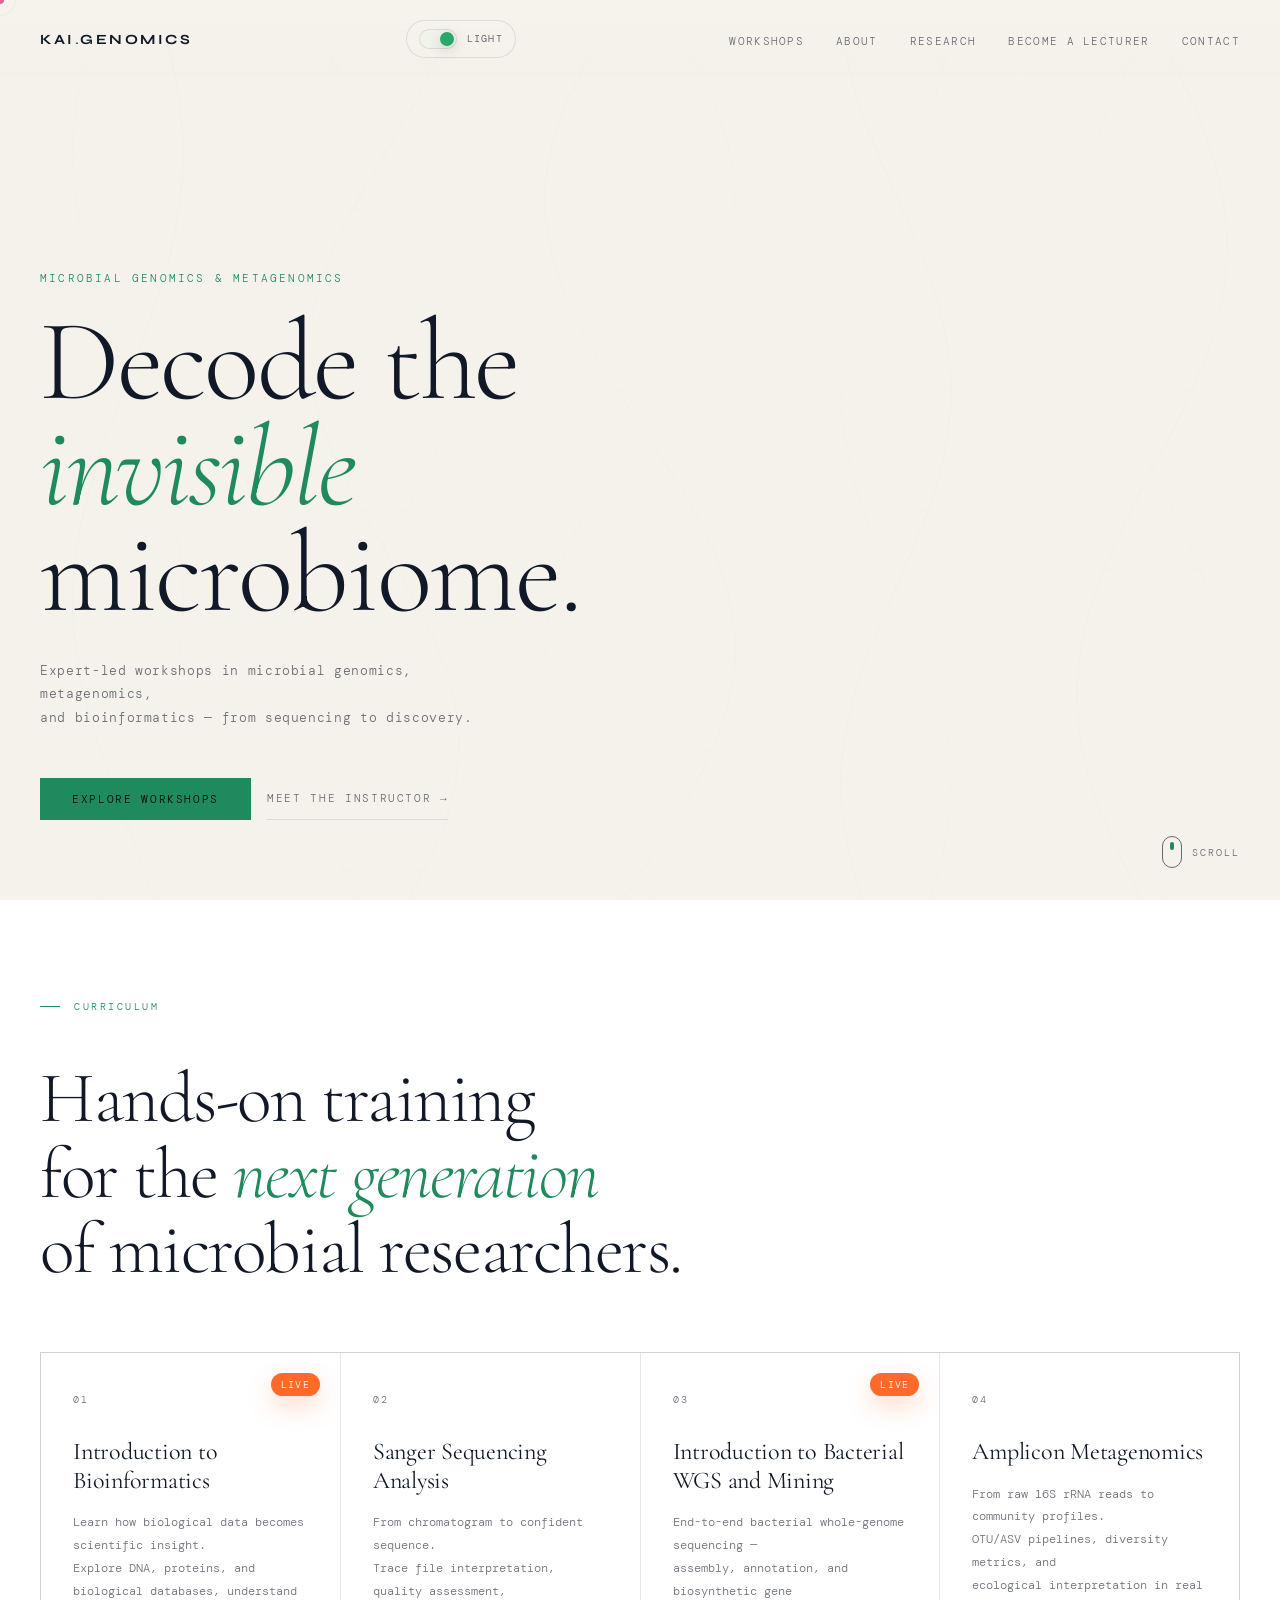
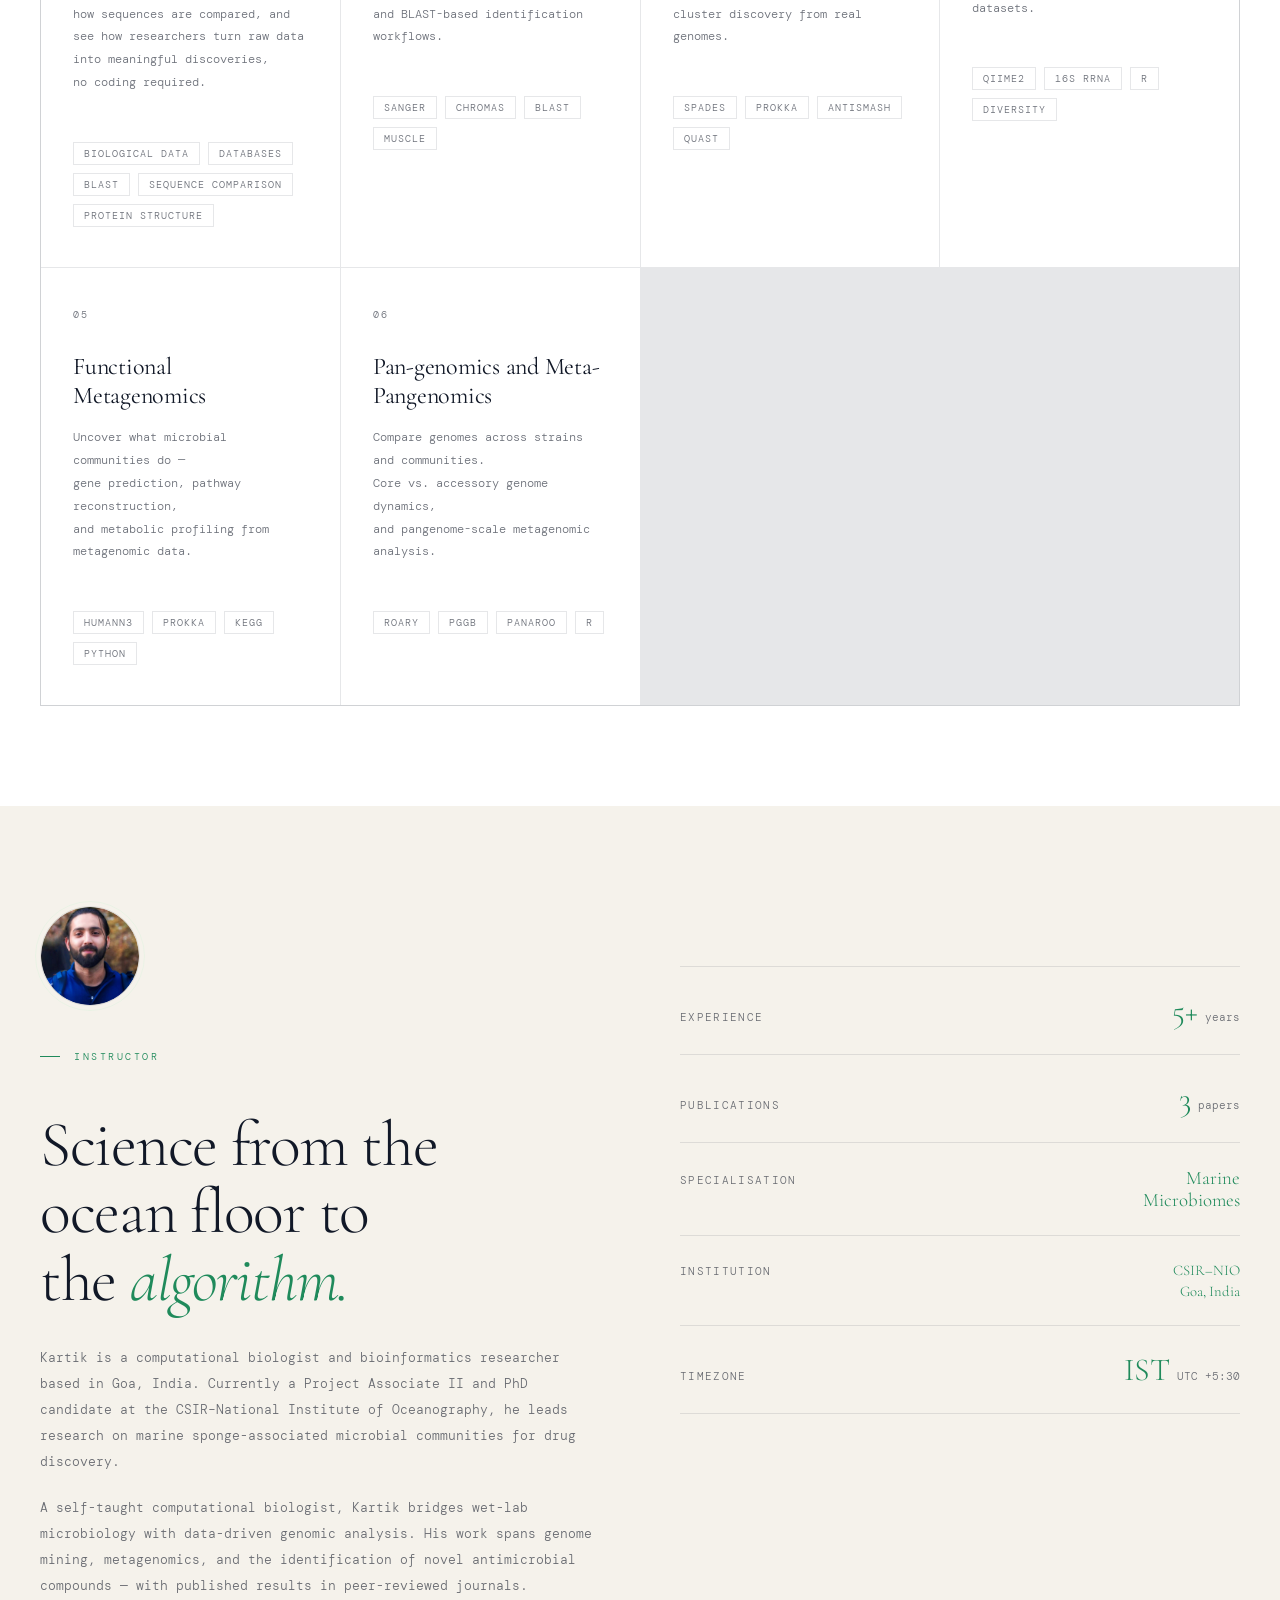
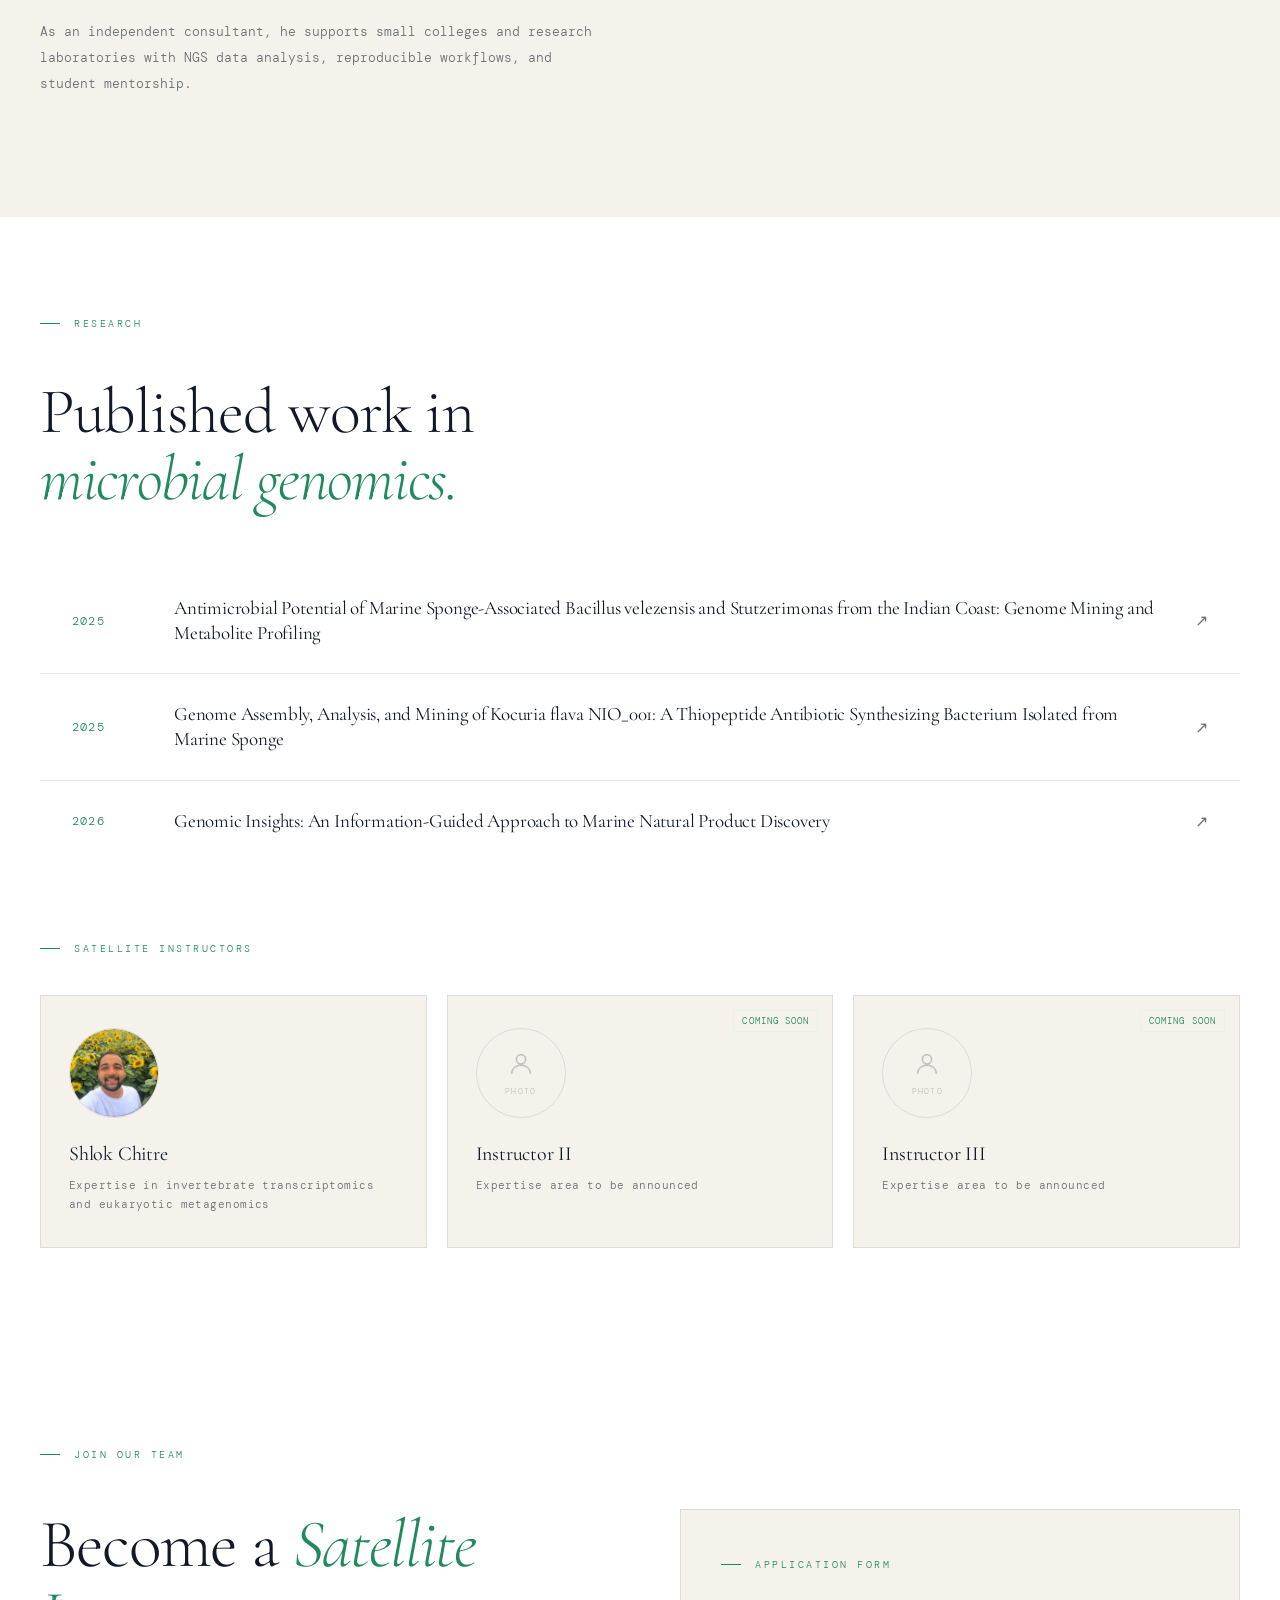
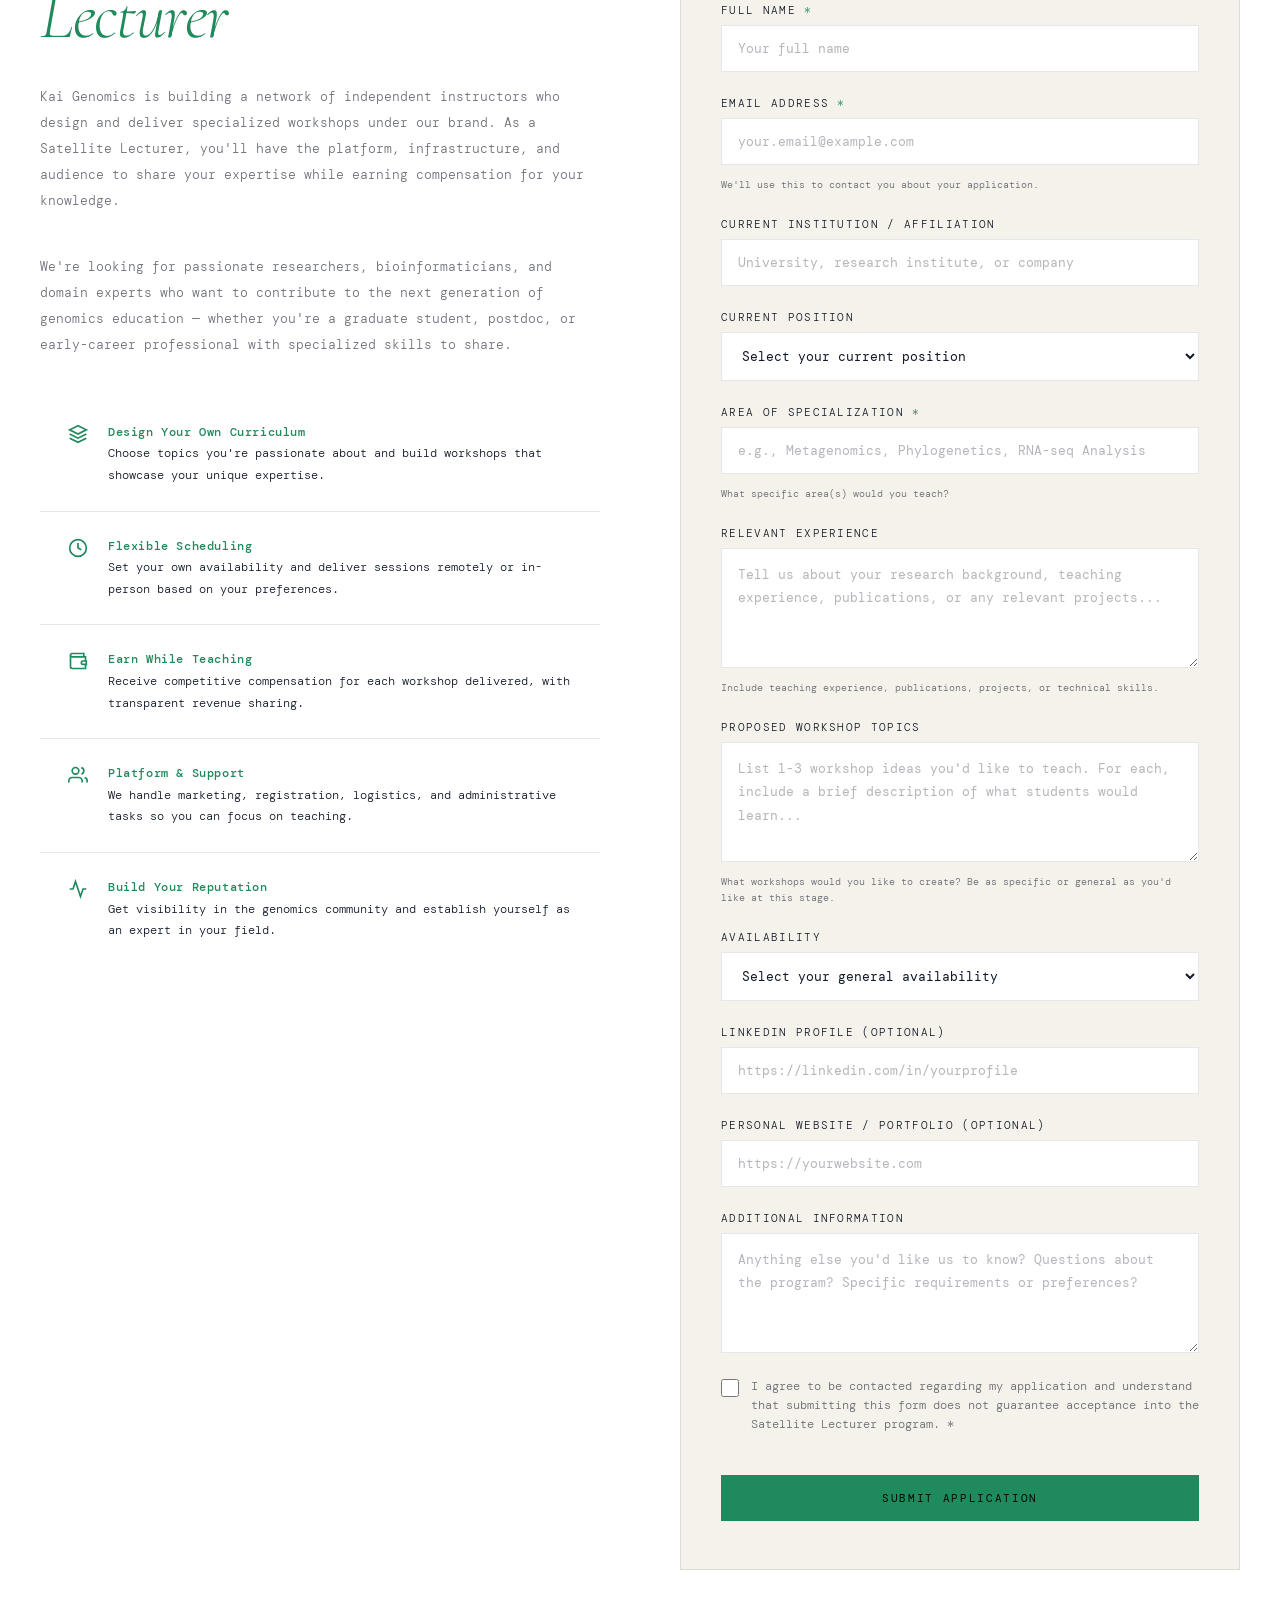
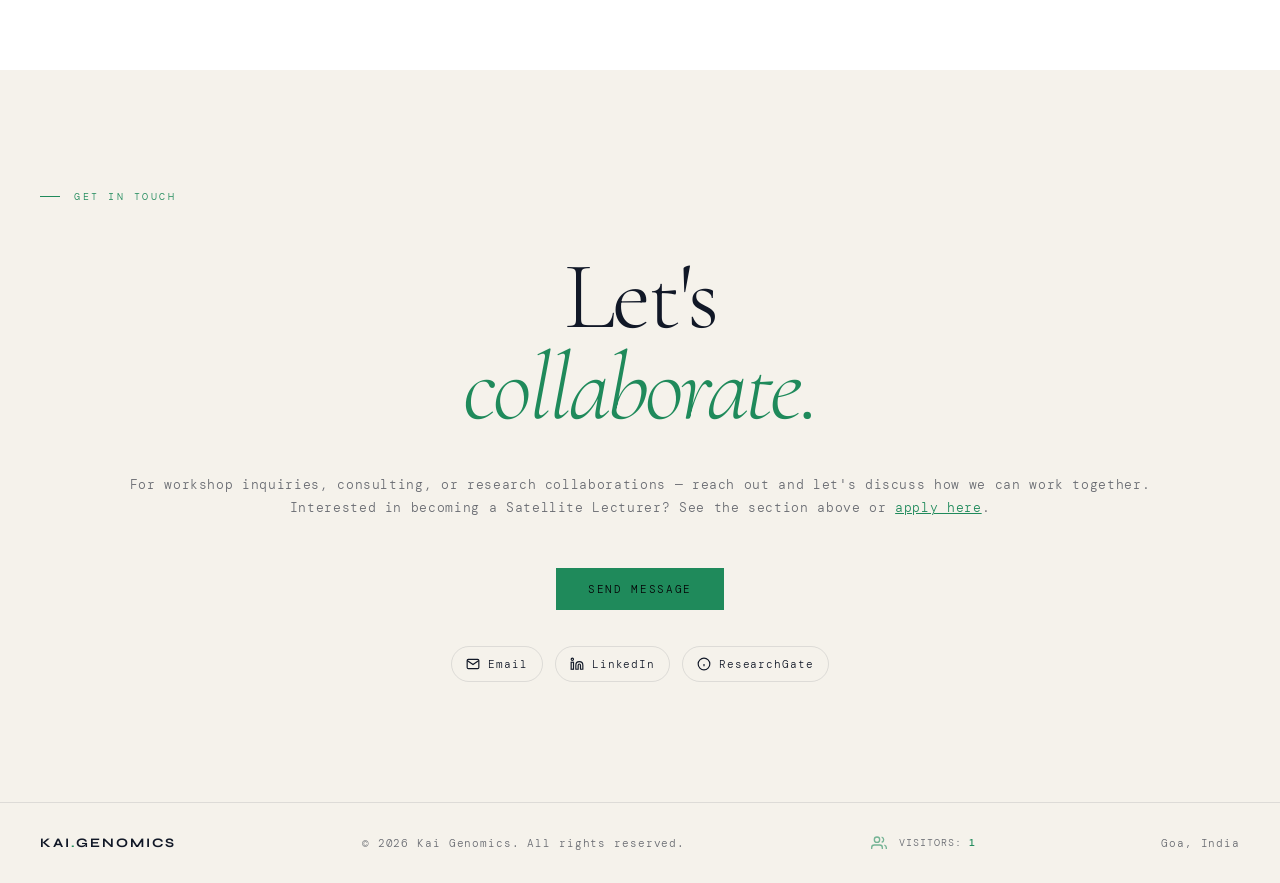
==== commit 1ae41ebb: "Update index.html" ====
--- a/index.html
+++ b/index.html
@@ -398,8 +398,8 @@
         <span class="workshop-badge">LIVE</span>
         <p class="card-number">01</p>
         <h3 class="card-title">Introduction to Bioinformatics</h3>
-        <p class="card-desc">A foundation in biological data analysis.<br />Linux essentials, sequence formats, databases,<br />and core bioinformatics thinking.</p>
-        <div class="card-tags"><span class="tag">Linux</span><span class="tag">NCBI</span><span class="tag">BLAST</span><span class="tag">Python</span></div>
+        <p class="card-desc">Learn how biological data becomes scientific insight.<br />Explore DNA, proteins, and biological databases, understand how sequences are compared, and see how researchers turn raw data into meaningful discoveries,<br />no coding required.</p>
+        <div class="card-tags"><span class="tag">Biological Data</span><span class="tag">Databases</span><span class="tag">BLAST</span><span class="tag">Sequence Comparison</span><span class="tag">Protein Structure</span></div>
       </div>
       <div class="workshop-card reveal reveal-delay-2" onclick="openDetail('sanger')">
         <p class="card-number">02</p>
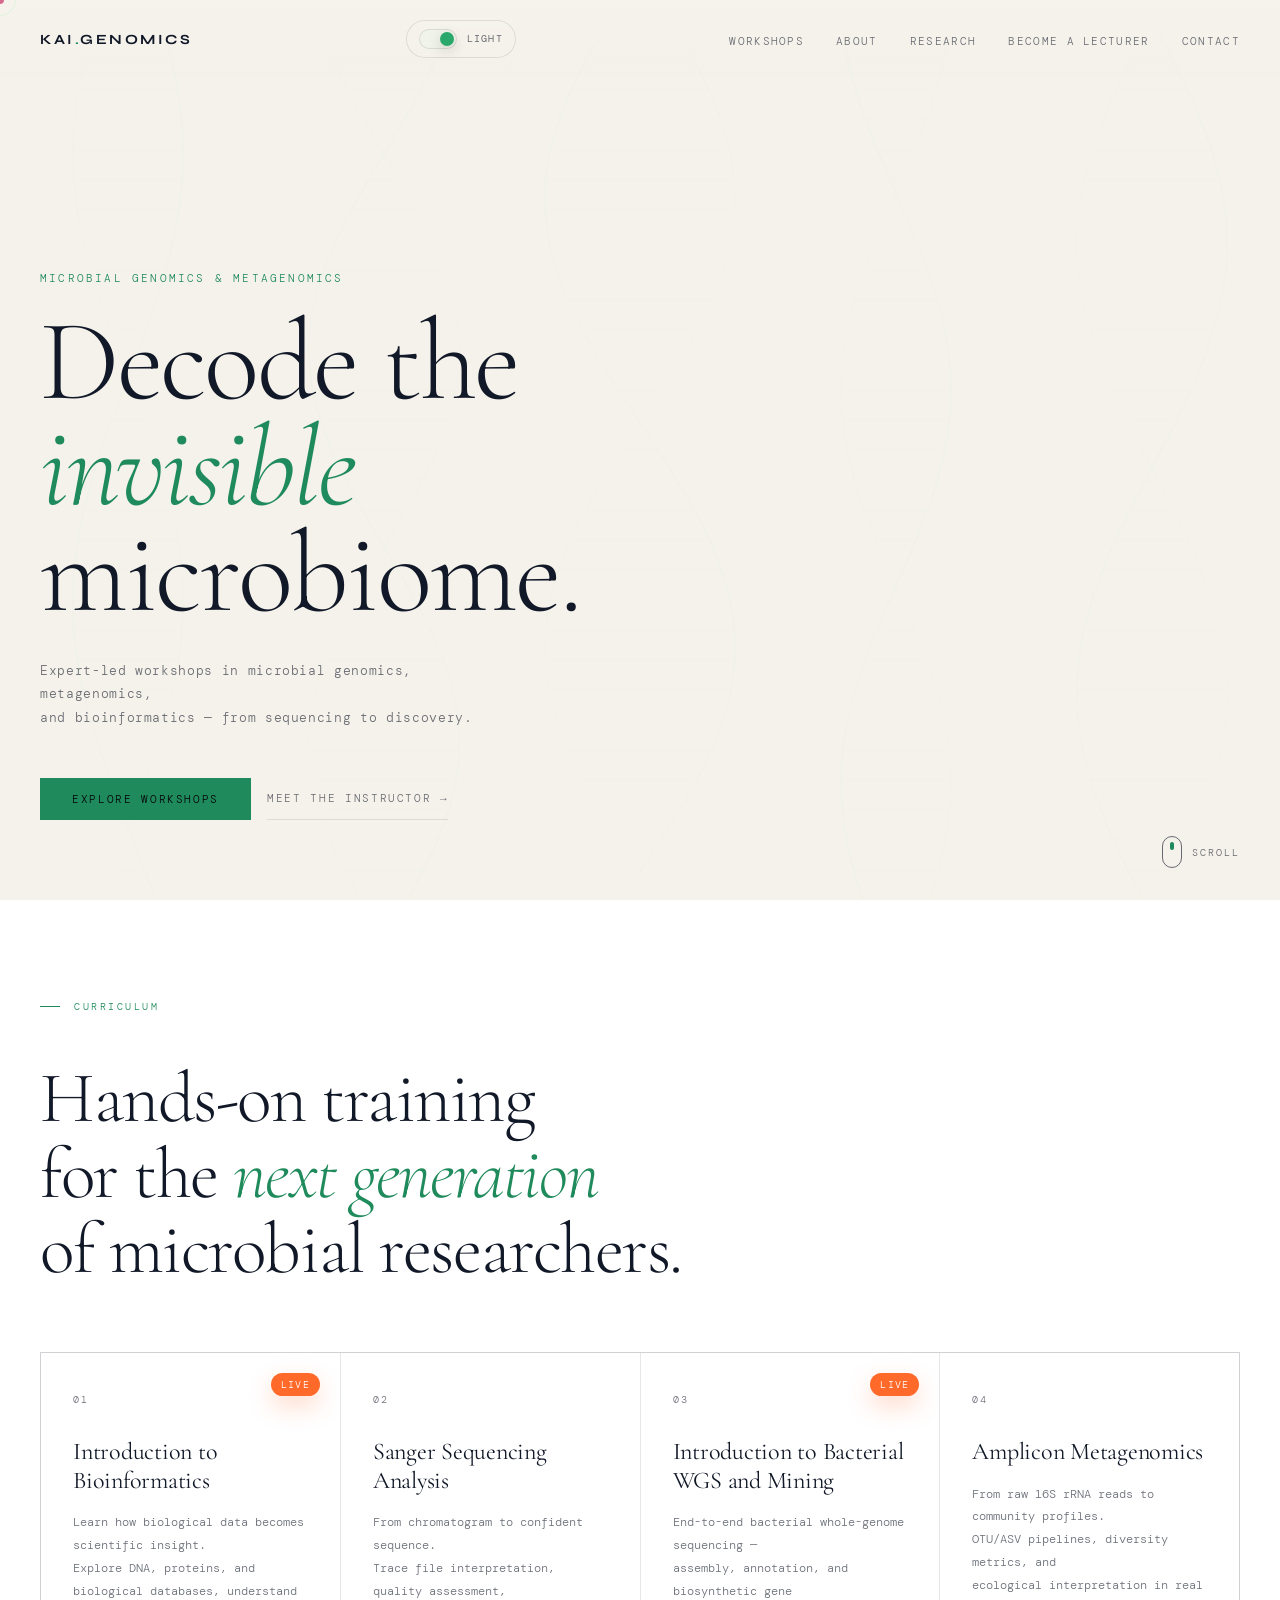
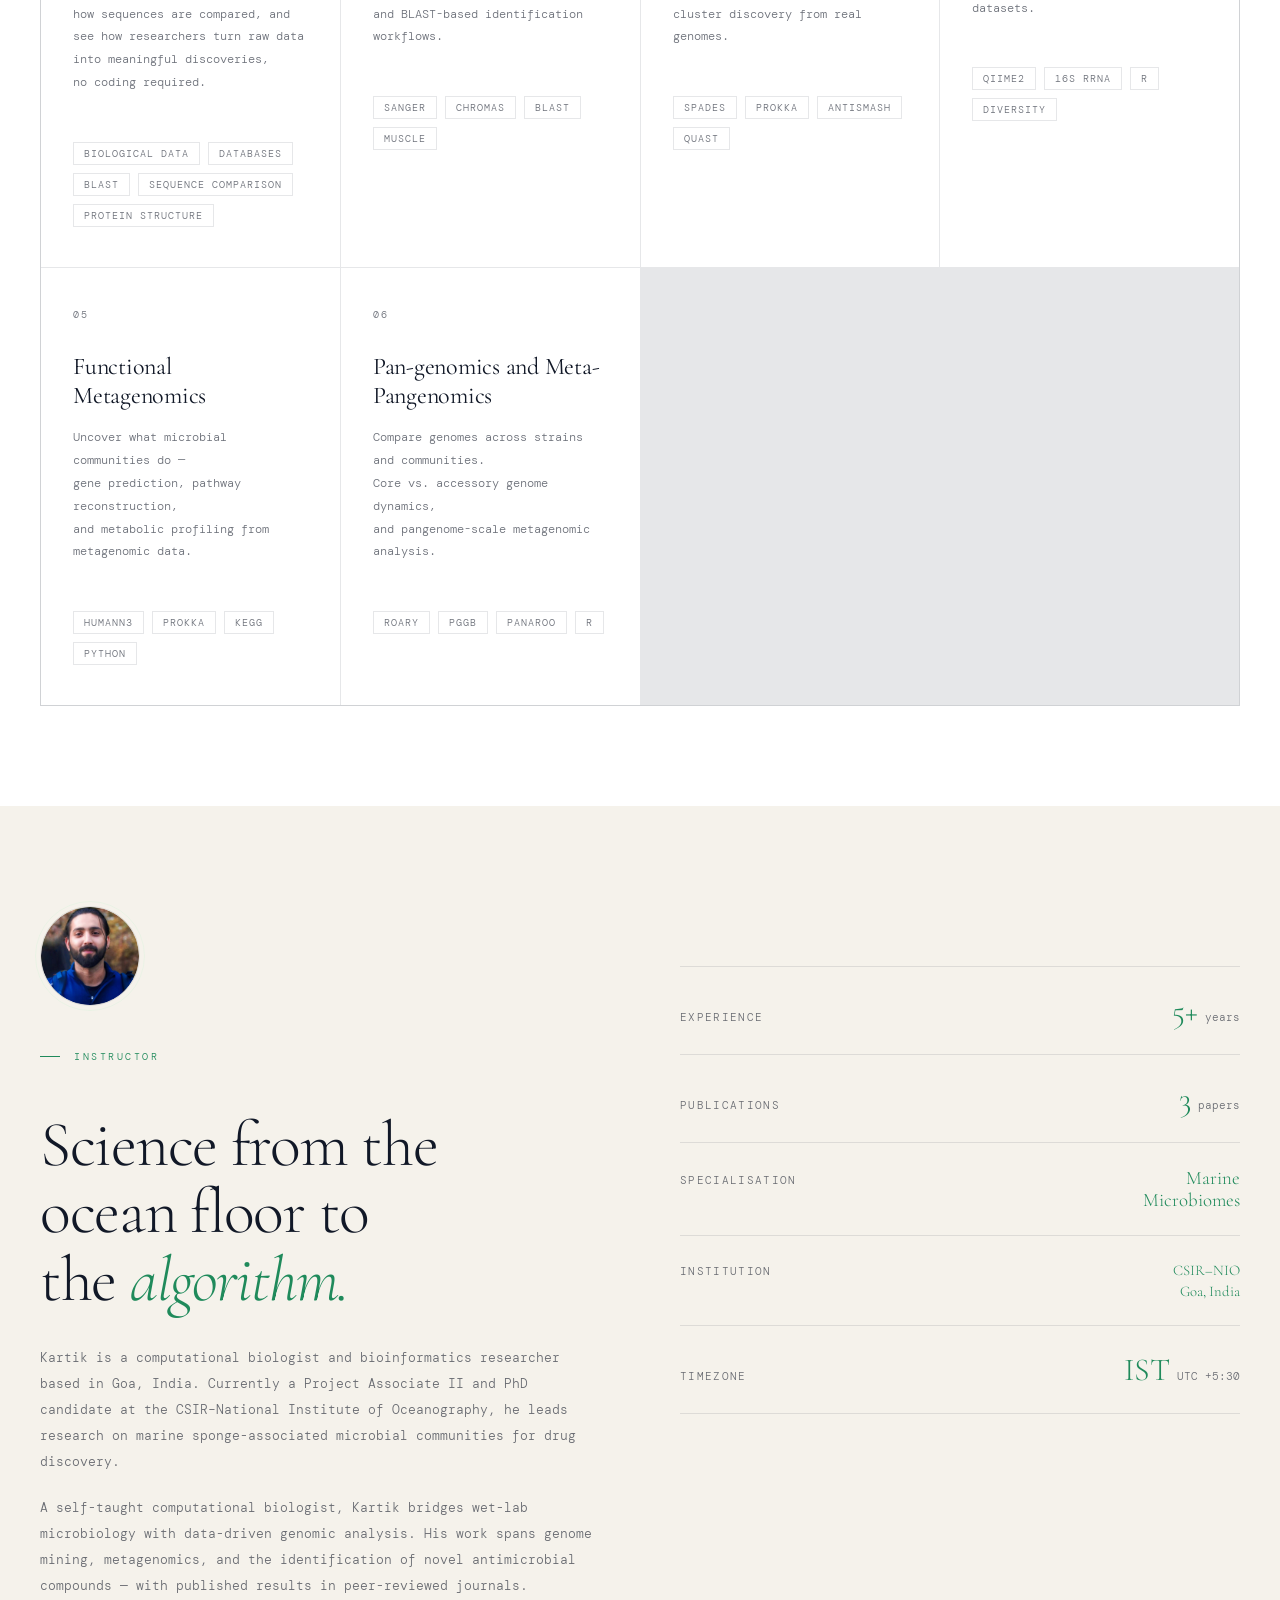
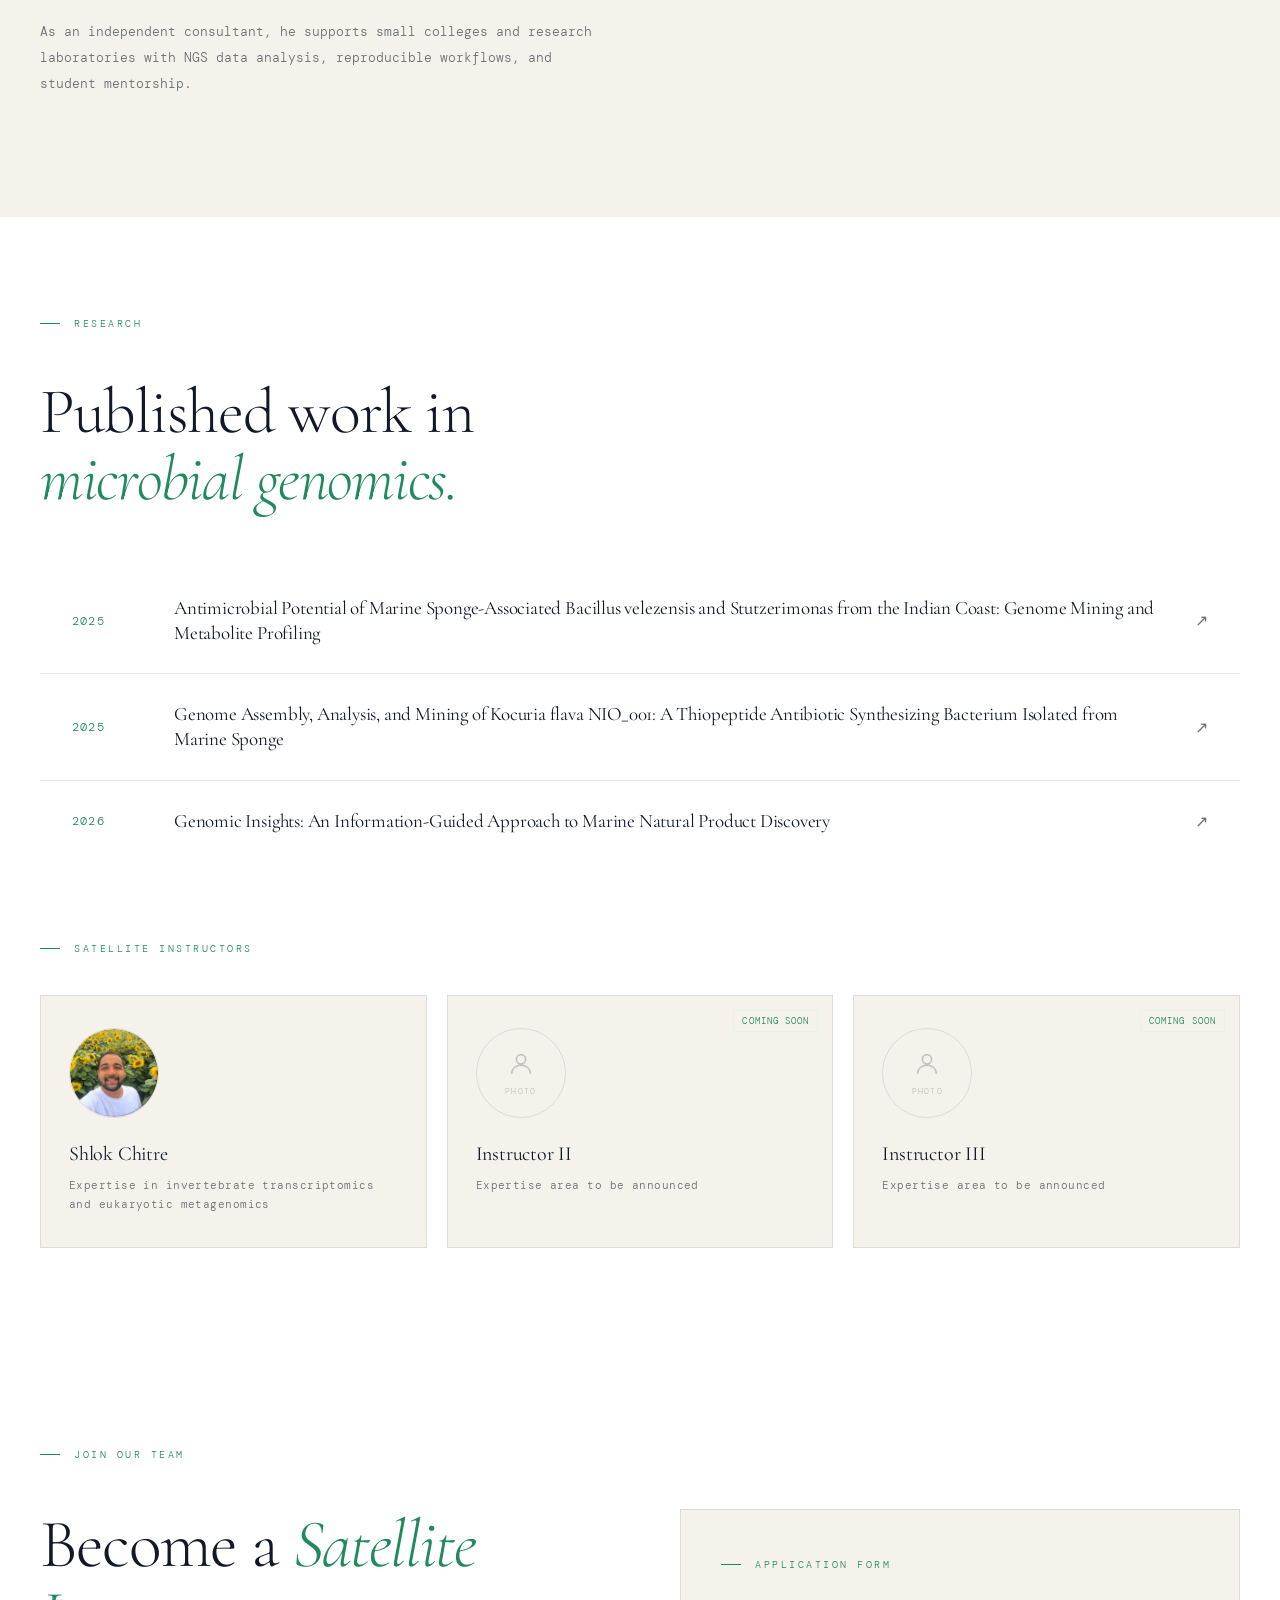
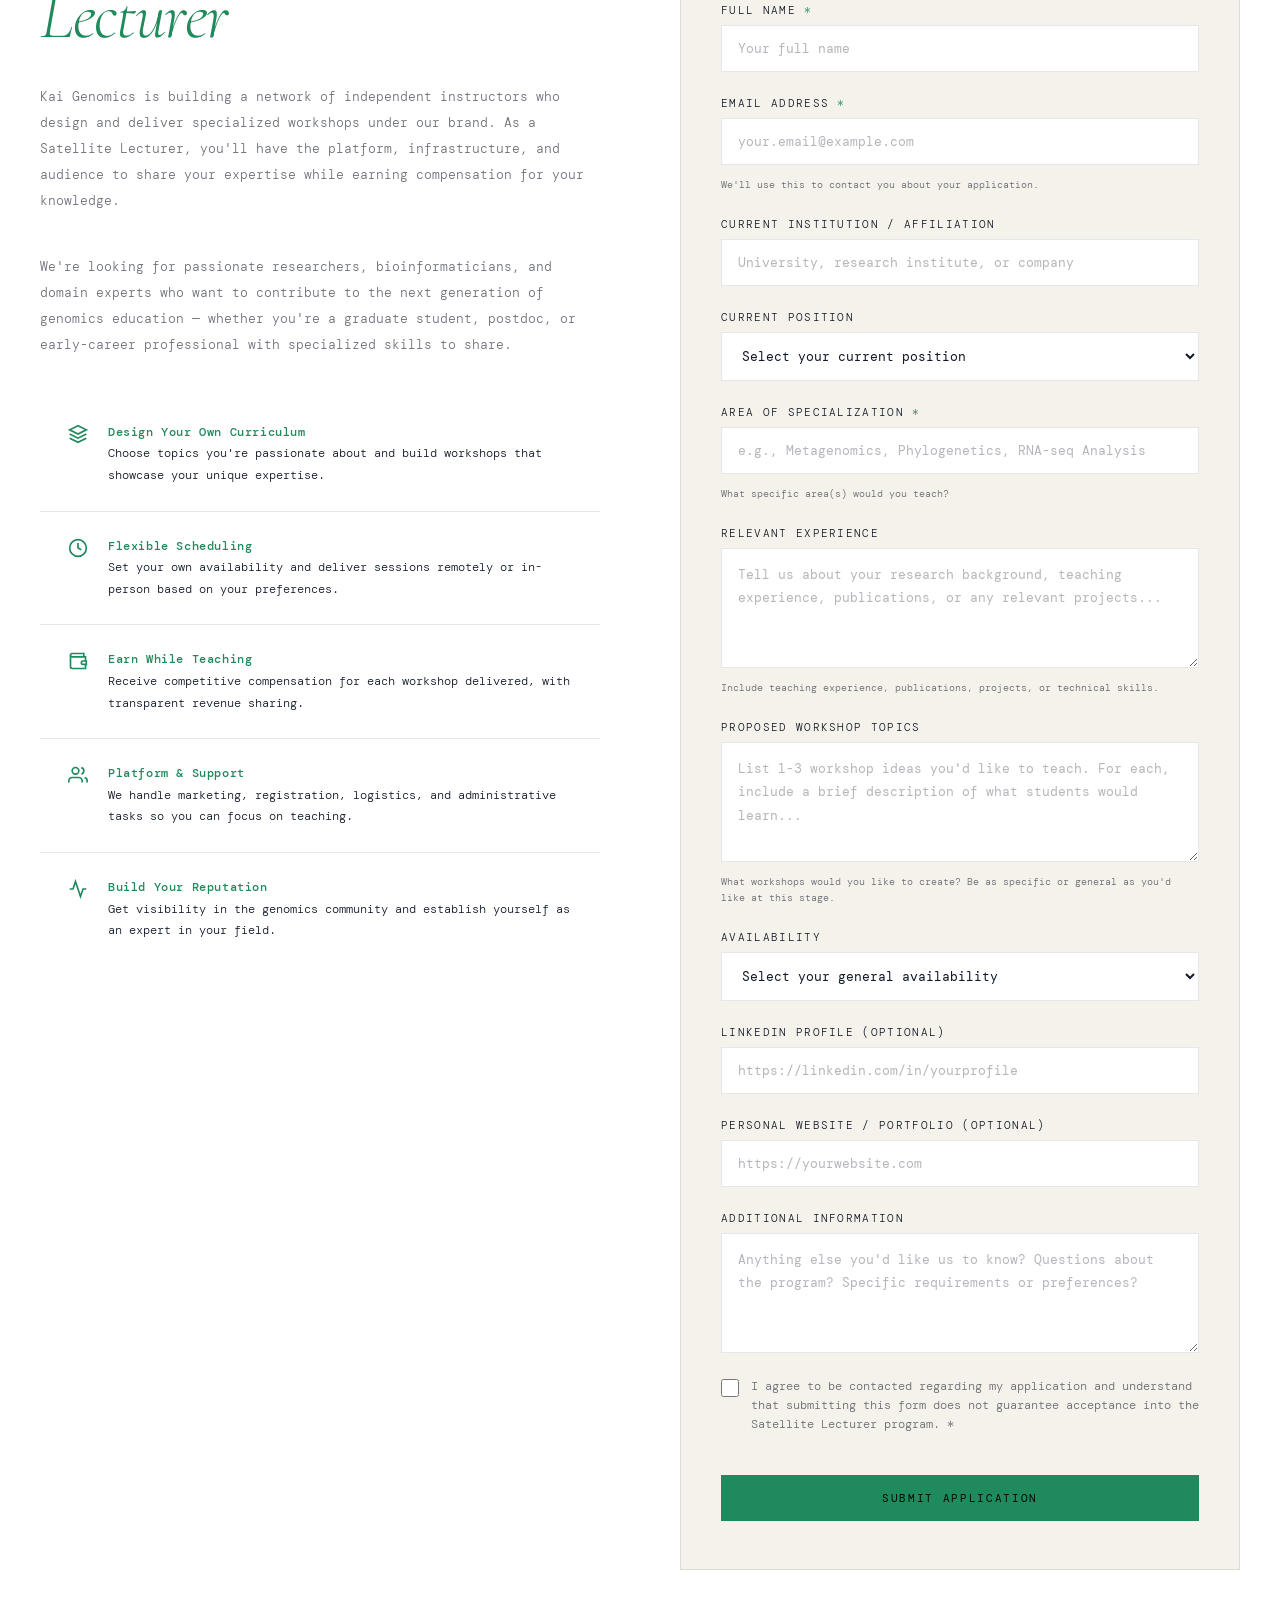
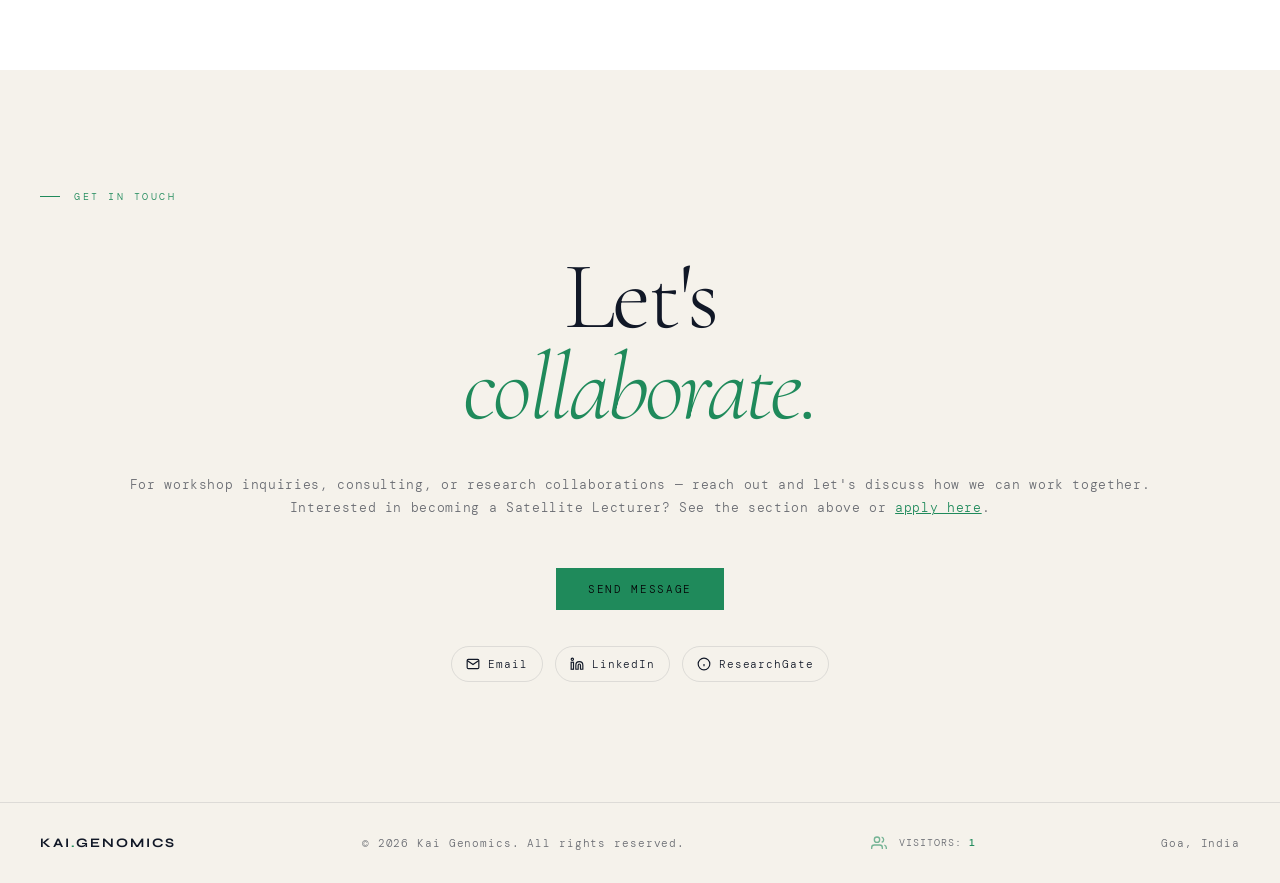
==== commit a384bc12: "Update index.html" ====
--- a/index.html
+++ b/index.html
@@ -989,7 +989,7 @@
       {name:"Protein Structure & Function",desc:"Understanding how proteins fold into 3D structures and how their shape determines their biological role and function."},
       {name:"From Data to Discovery",desc:"Connecting all concepts into a simple workflow where biological data is analyzed and interpreted to generate meaningful scientific insights."},
     ],
-    tools:["Linux","Bash","NCBI","BLAST","Biopython","Python","conda","FastQC"],
+    tools:["Biological Data","NCBI","Protein Structure","File Formats","PDB","Python","Data Interpretation"],
     registerDesc:"No prior bioinformatics or programming experience required. All tools are free and open-source. Suitable for undergraduates, postgraduates, and wet-lab researchers."
   },
   sanger: {
